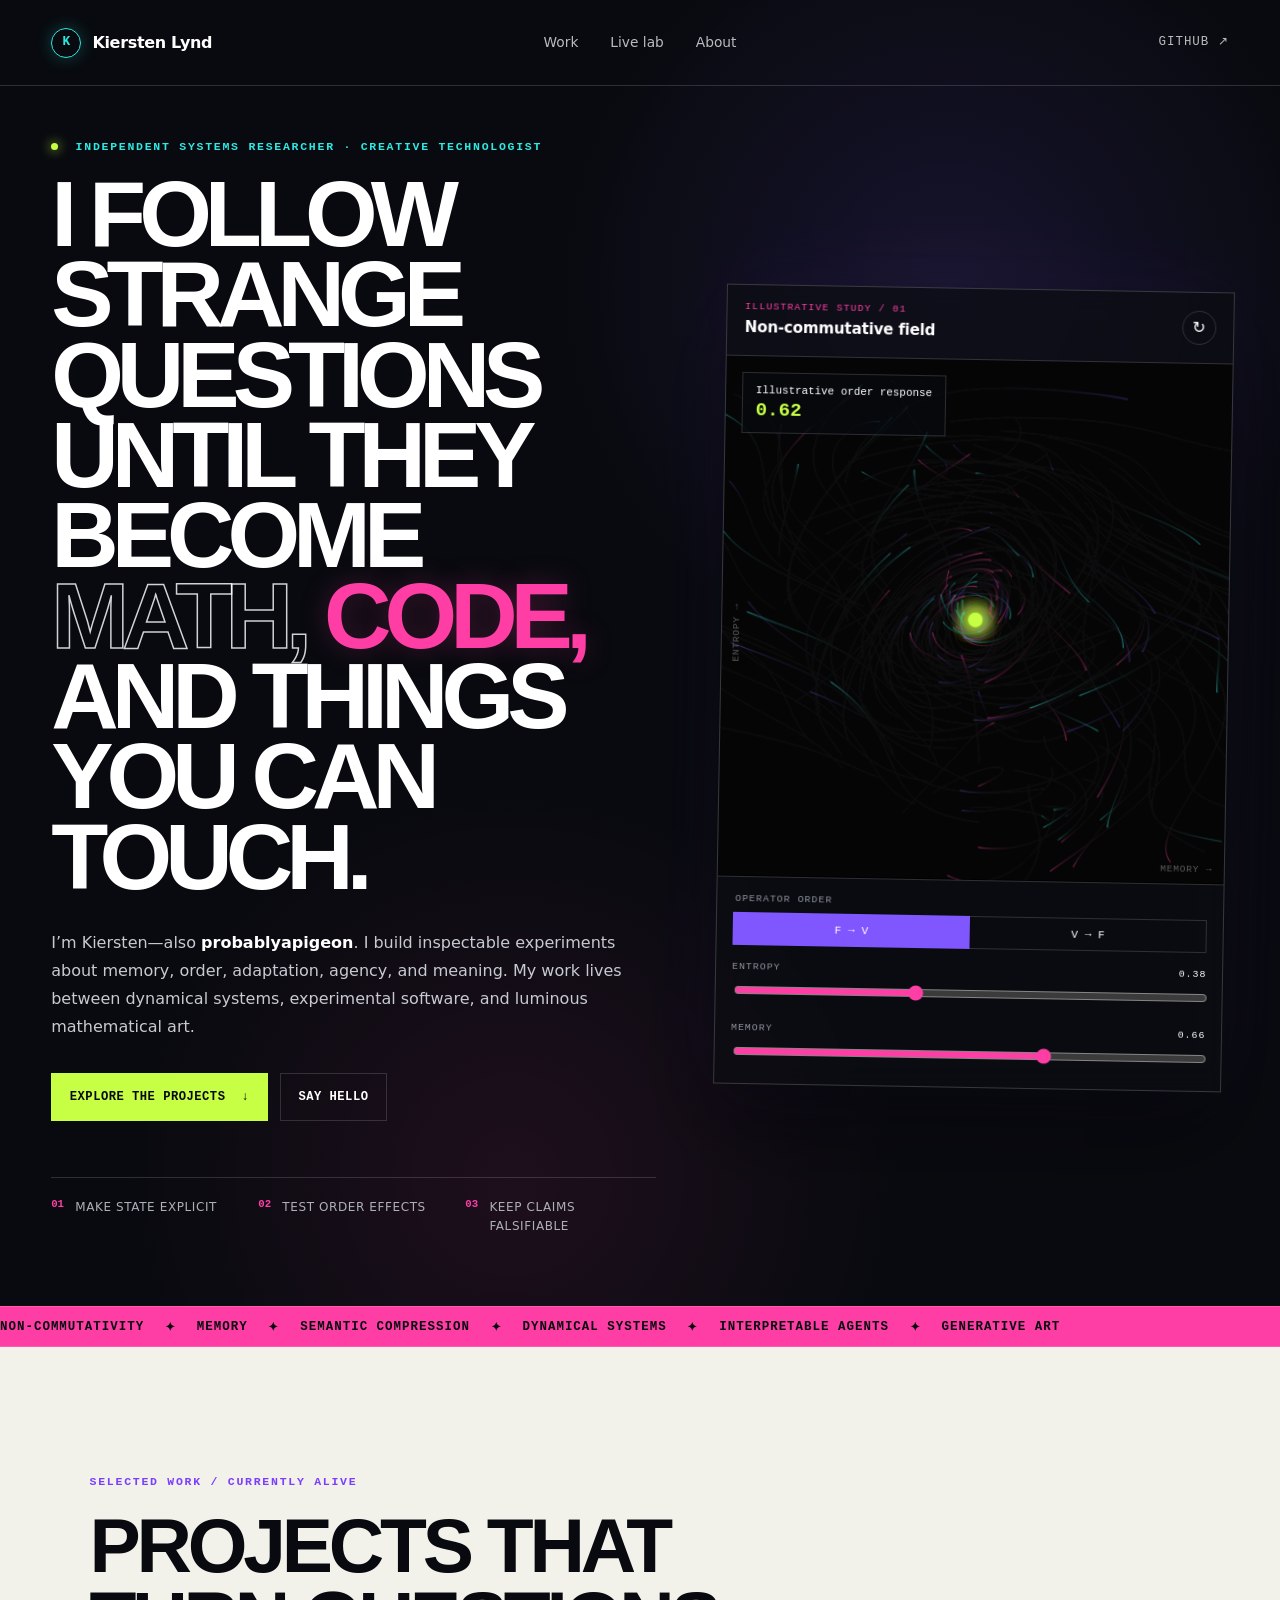
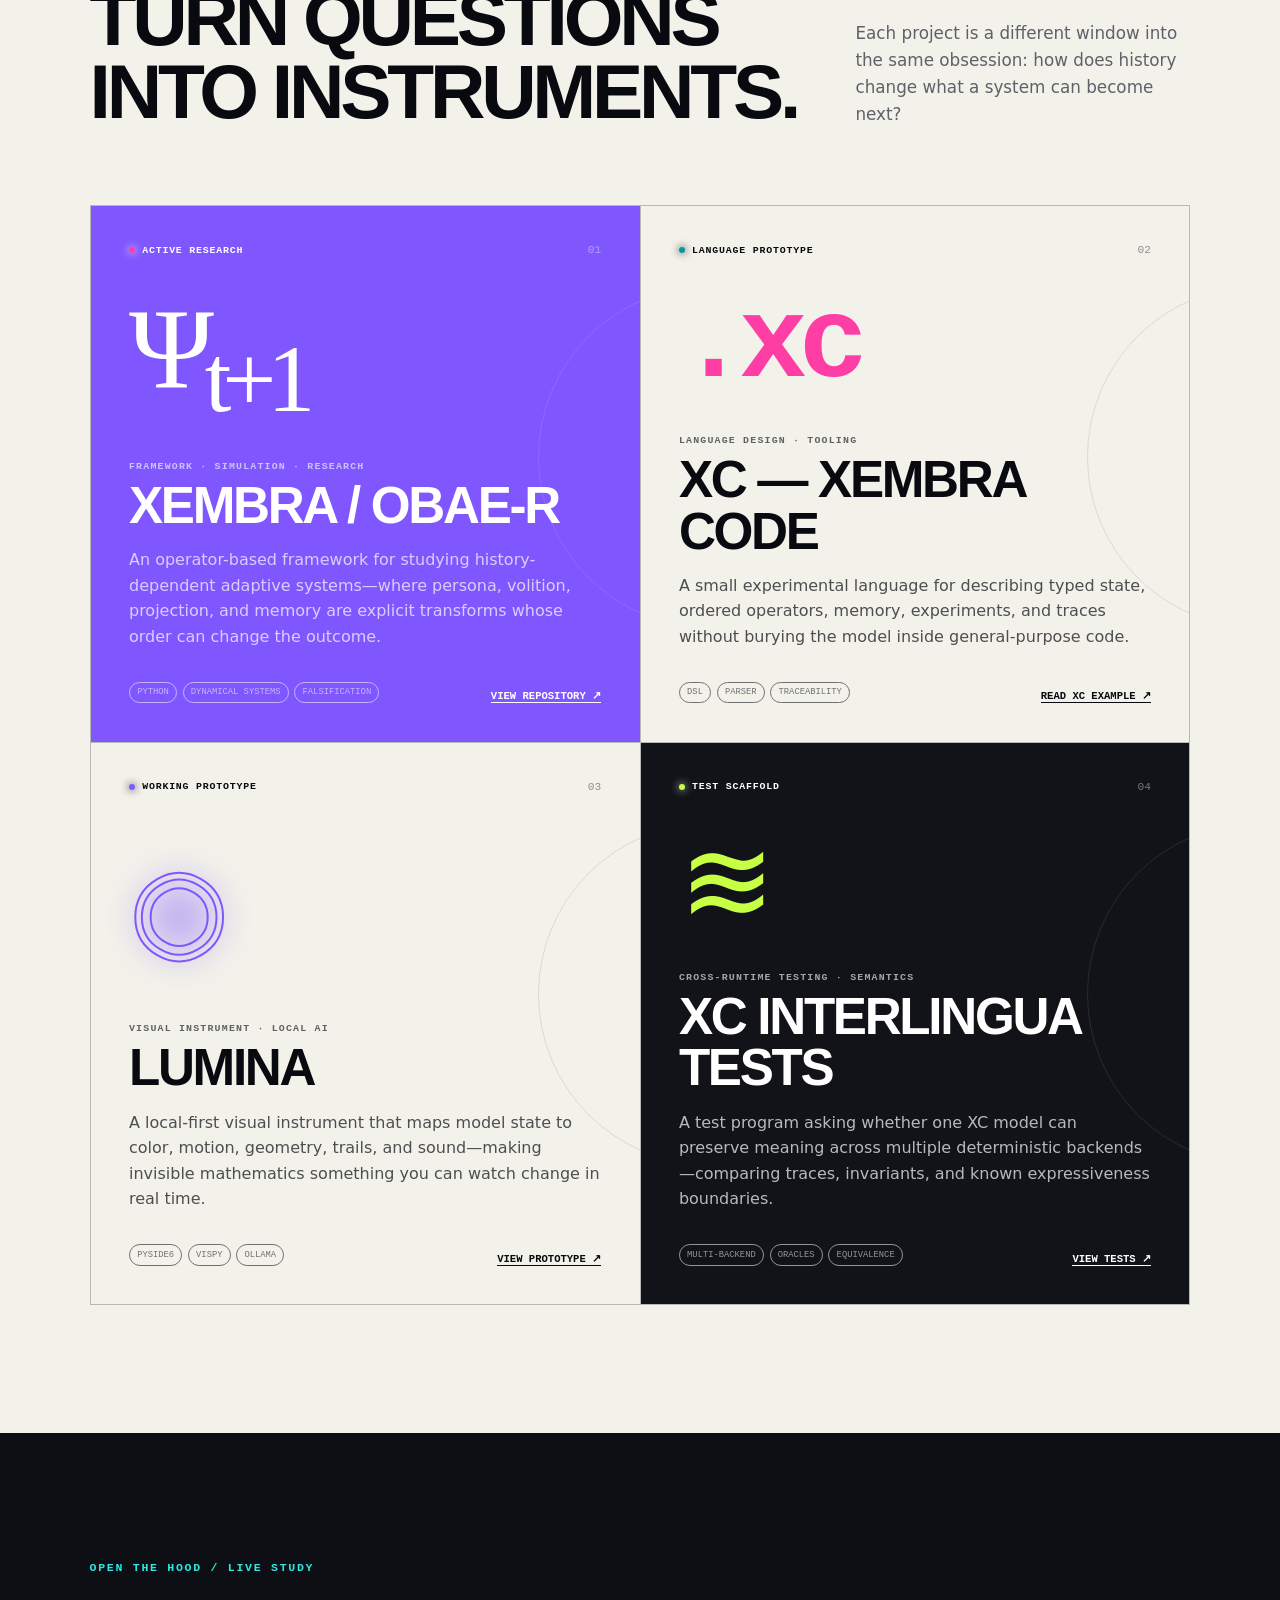
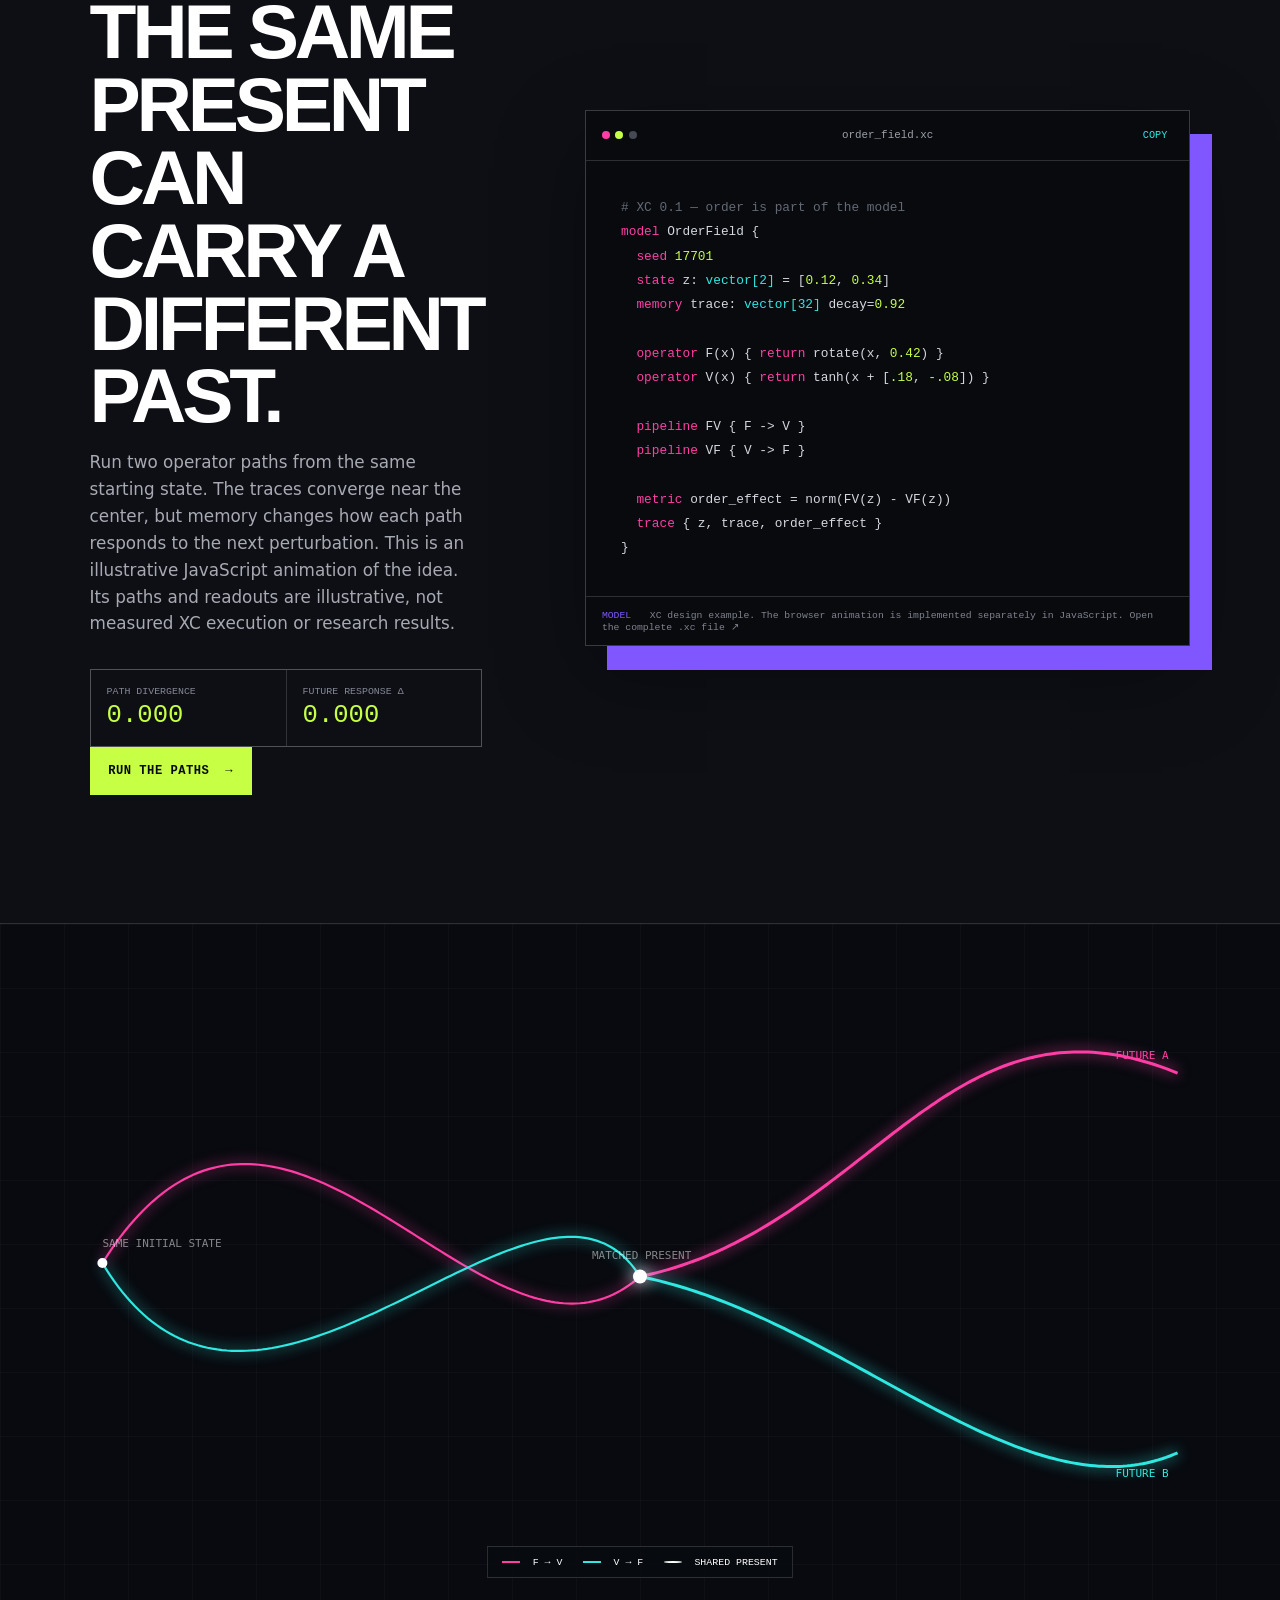
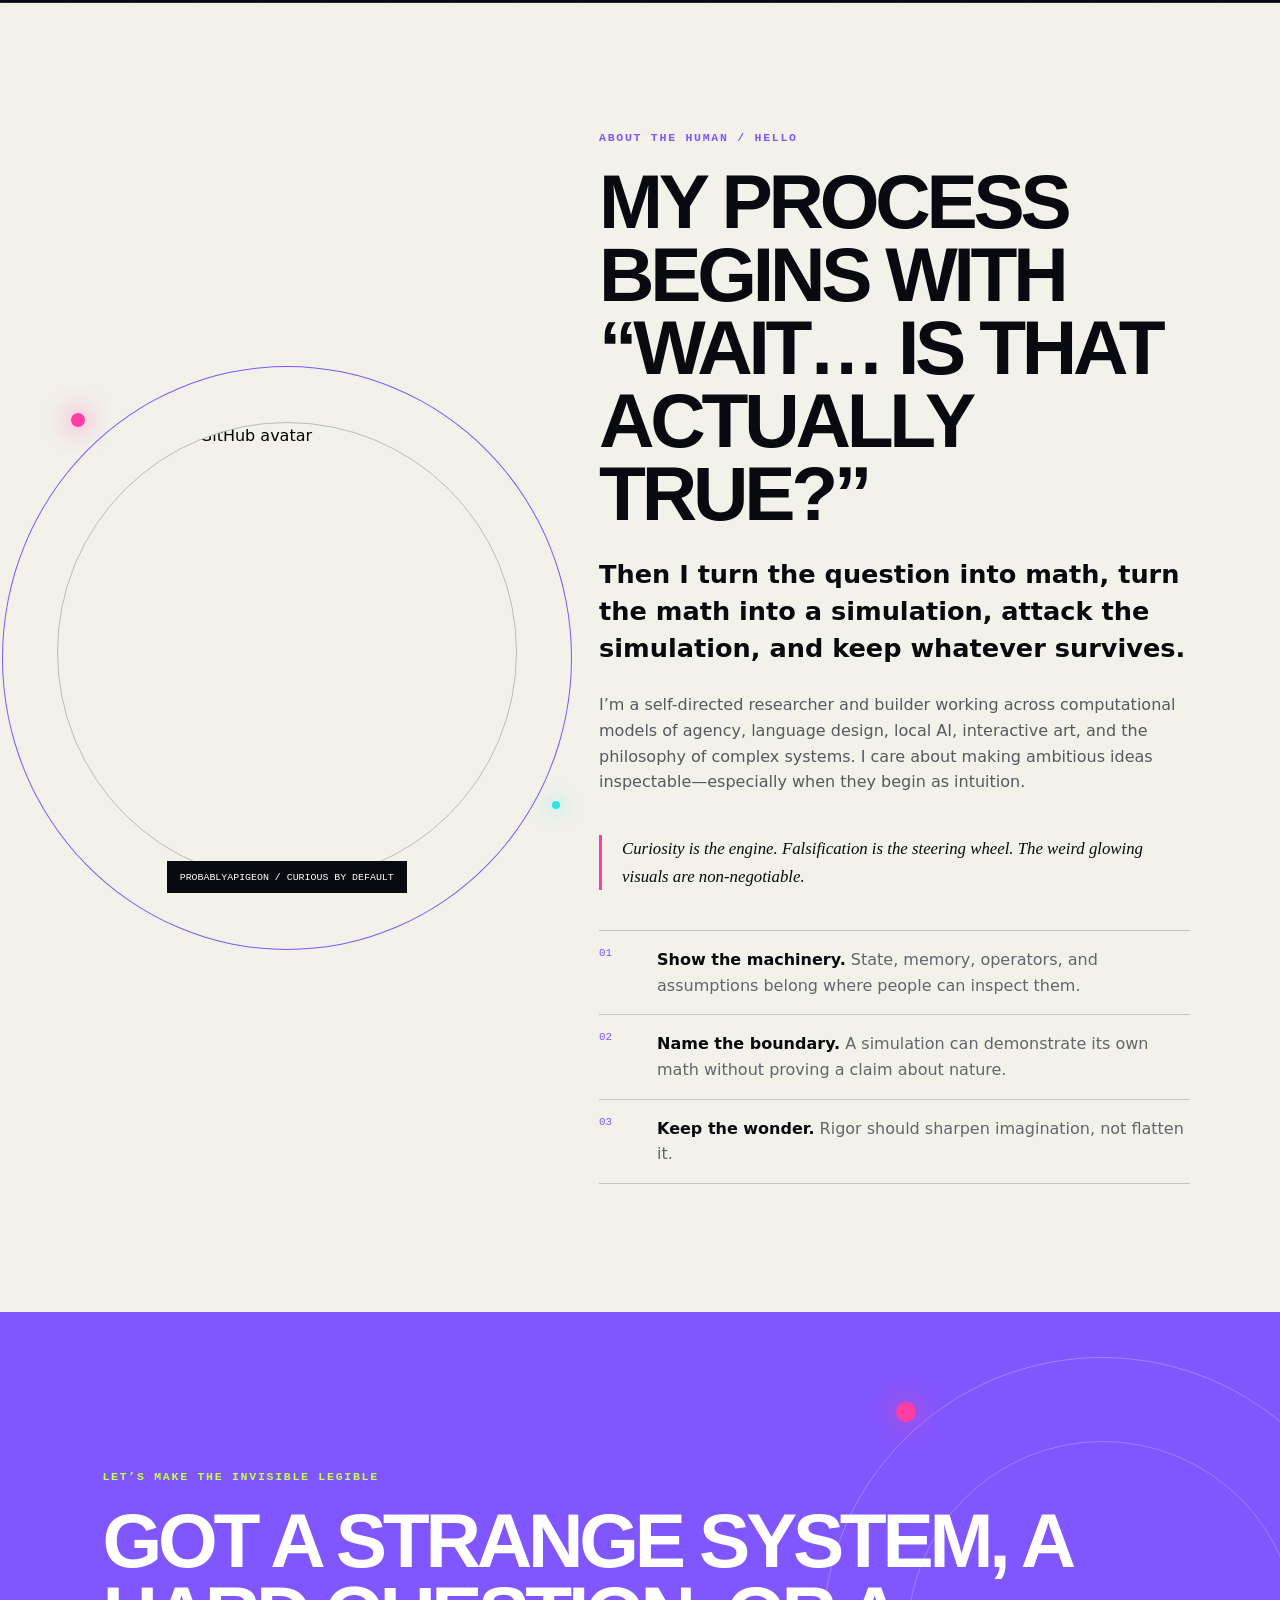
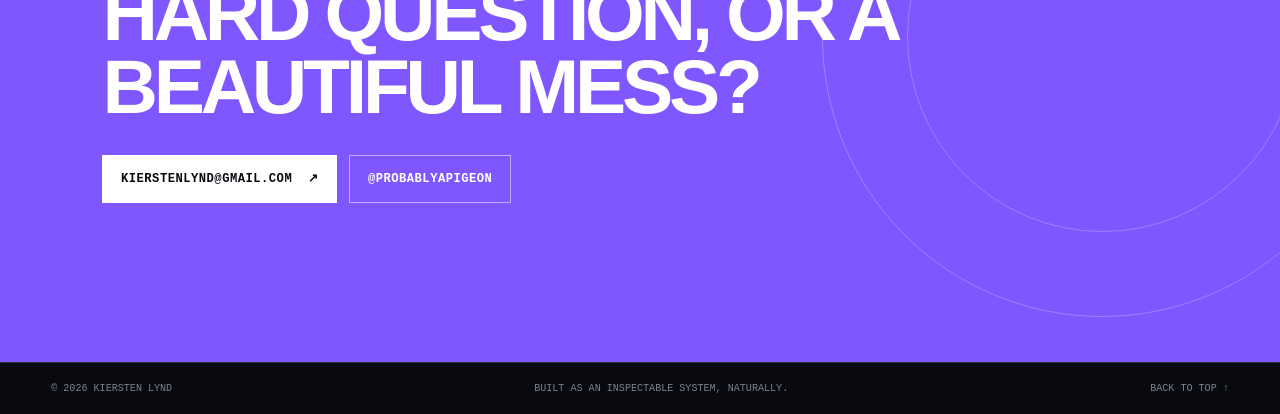
==== index.html @ 94731ff9 "Publish personal portfolio website" ====
<!doctype html>
<html lang="en">
<head>
  <meta charset="utf-8">
  <meta name="viewport" content="width=device-width, initial-scale=1">
  <meta name="description" content="Kiersten Lynd builds inspectable experiments, adaptive agents, and mathematical instruments through XEMBRA and XC.">
  <meta name="theme-color" content="#07090d">
  <title>Kiersten Lynd — XEMBRA, XC & living systems</title>
  <link rel="preconnect" href="https://avatars.githubusercontent.com">
  <link rel="stylesheet" href="portfolio.css">
</head>
<body>
  <a class="skip-link" href="#main">Skip to content</a>
  <header class="site-header">
    <a class="wordmark" href="#top" aria-label="Kiersten Lynd, home">
      <span class="wordmark-mark" aria-hidden="true">K</span>
      <span>Kiersten Lynd</span>
    </a>
    <nav aria-label="Primary navigation">
      <a href="#work">Work</a>
      <a href="#lab">Live lab</a>
      <a href="#about">About</a>
    </nav>
    <a class="header-github" href="https://github.com/probablyapigeon" target="_blank" rel="noreferrer">GitHub <span aria-hidden="true">↗</span></a>
  </header>

  <main id="main">
    <section class="hero" id="top" aria-labelledby="hero-title">
      <div class="hero-copy">
        <p class="eyebrow"><span class="signal" aria-hidden="true"></span> Independent systems researcher · creative technologist</p>
        <h1 id="hero-title">I follow strange questions until they become <em>math,</em> <em>code,</em> and things you can touch.</h1>
        <p class="hero-intro">I’m Kiersten—also <strong>probablyapigeon</strong>. I build inspectable experiments about memory, order, adaptation, agency, and meaning. My work lives between dynamical systems, experimental software, and luminous mathematical art.</p>
        <div class="hero-actions">
          <a class="button button-primary" href="#work">Explore the projects <span aria-hidden="true">↓</span></a>
          <a class="button button-quiet" href="mailto:kierstenlynd@gmail.com">Say hello</a>
        </div>
        <dl class="mini-stats" aria-label="Research principles">
          <div><dt>01</dt><dd>Make state explicit</dd></div>
          <div><dt>02</dt><dd>Test order effects</dd></div>
          <div><dt>03</dt><dd>Keep claims falsifiable</dd></div>
        </dl>
      </div>

      <div class="hero-instrument" aria-label="Interactive operator field">
        <div class="instrument-bar">
          <div>
            <span class="micro-label">ILLUSTRATIVE STUDY / 01</span>
            <strong>Non-commutative field</strong>
          </div>
          <button class="icon-button" id="field-reset" type="button" aria-label="Reset field">↻</button>
        </div>
        <div class="canvas-wrap">
          <canvas id="operator-field" aria-label="Animated particles showing how operator order changes a state trajectory"></canvas>
          <div class="equation" aria-hidden="true">
            <span>Illustrative order response</span>
            <b id="commutator-value">0.62</b>
          </div>
          <div class="axis-label x-label" aria-hidden="true">memory →</div>
          <div class="axis-label y-label" aria-hidden="true">entropy →</div>
        </div>
        <div class="instrument-controls">
          <fieldset>
            <legend>Operator order</legend>
            <div class="segmented">
              <button type="button" class="order-button is-active" data-order="FV" aria-pressed="true">F → V</button>
              <button type="button" class="order-button" data-order="VF" aria-pressed="false">V → F</button>
            </div>
          </fieldset>
          <label class="range-control" for="entropy">
            <span>Entropy <output id="entropy-output" for="entropy">0.38</output></span>
            <input id="entropy" type="range" min="0" max="1" value="0.38" step="0.01">
          </label>
          <label class="range-control" for="memory">
            <span>Memory <output id="memory-output" for="memory">0.66</output></span>
            <input id="memory" type="range" min="0" max="1" value="0.66" step="0.01">
          </label>
        </div>
      </div>
    </section>

    <section class="ticker" aria-label="Areas of inquiry">
      <div class="ticker-track">
        <span>NON-COMMUTATIVITY</span><i>✦</i><span>MEMORY</span><i>✦</i><span>SEMANTIC COMPRESSION</span><i>✦</i><span>DYNAMICAL SYSTEMS</span><i>✦</i><span>INTERPRETABLE AGENTS</span><i>✦</i><span>GENERATIVE ART</span>
      </div>
    </section>

    <section class="section projects" id="work" aria-labelledby="work-title">
      <div class="section-heading">
        <div><p class="eyebrow">SELECTED WORK / CURRENTLY ALIVE</p><h2 id="work-title">Projects that turn questions into instruments.</h2></div>
        <p>Each project is a different window into the same obsession: how does history change what a system can become next?</p>
      </div>

      <div class="project-grid">
        <article class="project-card project-featured">
          <div class="card-top"><span class="status"><i></i> Active research</span><span class="card-index">01</span></div>
          <div class="project-symbol" aria-hidden="true">Ψ<sub>t+1</sub></div>
          <div>
            <p class="project-type">Framework · Simulation · Research</p>
            <h3>XEMBRA / OBAE-R</h3>
            <p>An operator-based framework for studying history-dependent adaptive systems—where persona, volition, projection, and memory are explicit transforms whose order can change the outcome.</p>
          </div>
          <div class="card-footer">
            <div class="tags"><span>Python</span><span>Dynamical systems</span><span>Falsification</span></div>
            <a href="https://github.com/probablyapigeon/fullxembra" target="_blank" rel="noreferrer" aria-label="View XEMBRA on GitHub">View repository <span aria-hidden="true">↗</span></a>
          </div>
        </article>

        <article class="project-card">
          <div class="card-top"><span class="status status-cyan"><i></i> Language prototype</span><span class="card-index">02</span></div>
          <div class="project-symbol symbol-xc" aria-hidden="true">.xc</div>
          <div>
            <p class="project-type">Language design · Tooling</p>
            <h3>XC — XEMBRA Code</h3>
            <p>A small experimental language for describing typed state, ordered operators, memory, experiments, and traces without burying the model inside general-purpose code.</p>
          </div>
          <div class="card-footer">
            <div class="tags"><span>DSL</span><span>Parser</span><span>Traceability</span></div>
            <a href="examples/order_field.xc" aria-label="Read an XC example">Read XC example <span aria-hidden="true">↗</span></a>
          </div>
        </article>

        <article class="project-card">
          <div class="card-top"><span class="status status-violet"><i></i> Working prototype</span><span class="card-index">03</span></div>
          <div class="project-symbol symbol-lumina" aria-hidden="true">◉</div>
          <div>
            <p class="project-type">Visual instrument · Local AI</p>
            <h3>LUMINA</h3>
            <p>A local-first visual instrument that maps model state to color, motion, geometry, trails, and sound—making invisible mathematics something you can watch change in real time.</p>
          </div>
          <div class="card-footer">
            <div class="tags"><span>PySide6</span><span>VisPy</span><span>Ollama</span></div>
            <a href="https://github.com/probablyapigeon/fluffy-xembra" target="_blank" rel="noreferrer" aria-label="View the XEMBRA visual prototype on GitHub">View prototype <span aria-hidden="true">↗</span></a>
          </div>
        </article>

        <article class="project-card project-dark">
          <div class="card-top"><span class="status status-lime"><i></i> Test scaffold</span><span class="card-index">04</span></div>
          <div class="project-symbol symbol-test" aria-hidden="true">≋</div>
          <div>
            <p class="project-type">Cross-runtime testing · Semantics</p>
            <h3>XC Interlingua Tests</h3>
            <p>A test program asking whether one XC model can preserve meaning across multiple deterministic backends—comparing traces, invariants, and known expressiveness boundaries.</p>
          </div>
          <div class="card-footer">
            <div class="tags"><span>Multi-backend</span><span>Oracles</span><span>Equivalence</span></div>
            <a href="https://github.com/probablyapigeon/xc-interlingua-tests" target="_blank" rel="noreferrer" aria-label="View XC Interlingua Tests on GitHub">View tests <span aria-hidden="true">↗</span></a>
          </div>
        </article>
      </div>
    </section>

    <section class="section lab" id="lab" aria-labelledby="lab-title">
      <div class="lab-copy">
        <p class="eyebrow">OPEN THE HOOD / LIVE STUDY</p>
        <h2 id="lab-title">The same present can carry a different past.</h2>
        <p>Run two operator paths from the same starting state. The traces converge near the center, but memory changes how each path responds to the next perturbation. This is an illustrative JavaScript animation of the idea. Its paths and readouts are illustrative, not measured XC execution or research results.</p>
        <div class="lab-readout" aria-live="polite">
          <div><span>Path divergence</span><strong id="divergence-readout">0.000</strong></div>
          <div><span>Future response Δ</span><strong id="response-readout">0.000</strong></div>
        </div>
        <button class="button button-primary" id="run-experiment" type="button">Run the paths <span aria-hidden="true">→</span></button>
      </div>

      <div class="code-window">
        <div class="code-titlebar"><span class="window-dots" aria-hidden="true"><i></i><i></i><i></i></span><span>order_field.xc</span><button id="copy-code" type="button">Copy</button></div>
        <pre><code id="xc-code"><span class="token-comment"># XC 0.1 — order is part of the model</span>
<span class="token-key">model</span> OrderField {
  <span class="token-key">seed</span> <span class="token-number">17701</span>
  <span class="token-key">state</span> z: <span class="token-type">vector[2]</span> = [<span class="token-number">0.12</span>, <span class="token-number">0.34</span>]
  <span class="token-key">memory</span> trace: <span class="token-type">vector[32]</span> decay=<span class="token-number">0.92</span>

  <span class="token-key">operator</span> F(x) { <span class="token-key">return</span> rotate(x, <span class="token-number">0.42</span>) }
  <span class="token-key">operator</span> V(x) { <span class="token-key">return</span> tanh(x + [<span class="token-number">.18</span>, <span class="token-number">-.08</span>]) }

  <span class="token-key">pipeline</span> FV { F -&gt; V }
  <span class="token-key">pipeline</span> VF { V -&gt; F }

  <span class="token-key">metric</span> order_effect = norm(FV(z) - VF(z))
  <span class="token-key">trace</span> { z, trace, order_effect }
}</code></pre>
        <div class="code-note"><span>MODEL</span> XC design example. The browser animation is implemented separately in JavaScript. <a href="examples/order_field.xc">Open the complete .xc file ↗</a></div>
      </div>
    </section>

    <section class="path-stage" aria-label="Animated comparison of FV and VF paths">
      <canvas id="path-canvas"></canvas>
      <div class="path-legend"><span><i class="line-pink"></i> F → V</span><span><i class="line-cyan"></i> V → F</span><span><i class="dot-white"></i> shared present</span></div>
    </section>

    <section class="section about" id="about" aria-labelledby="about-title">
      <div class="portrait-wrap">
        <div class="portrait-halo" aria-hidden="true"></div>
        <img src="https://avatars.githubusercontent.com/u/292943613?v=4" alt="Kiersten Lynd's GitHub avatar" width="460" height="460">
        <span class="portrait-caption">probablyapigeon / curious by default</span>
      </div>
      <div class="about-copy">
        <p class="eyebrow">ABOUT THE HUMAN / HELLO</p>
        <h2 id="about-title">My process begins with “wait… is that actually true?”</h2>
        <p class="about-lead">Then I turn the question into math, turn the math into a simulation, attack the simulation, and keep whatever survives.</p>
        <p>I’m a self-directed researcher and builder working across computational models of agency, language design, local AI, interactive art, and the philosophy of complex systems. I care about making ambitious ideas inspectable—especially when they begin as intuition.</p>
        <blockquote>Curiosity is the engine. Falsification is the steering wheel. The weird glowing visuals are non-negotiable.</blockquote>
        <div class="principles">
          <div><span>01</span><p><strong>Show the machinery.</strong> State, memory, operators, and assumptions belong where people can inspect them.</p></div>
          <div><span>02</span><p><strong>Name the boundary.</strong> A simulation can demonstrate its own math without proving a claim about nature.</p></div>
          <div><span>03</span><p><strong>Keep the wonder.</strong> Rigor should sharpen imagination, not flatten it.</p></div>
        </div>
      </div>
    </section>

    <section class="closing" aria-labelledby="closing-title">
      <p class="eyebrow">LET’S MAKE THE INVISIBLE LEGIBLE</p>
      <h2 id="closing-title">Got a strange system, a hard question, or a beautiful mess?</h2>
      <div class="closing-actions">
        <a class="button button-light" href="mailto:kierstenlynd@gmail.com">kierstenlynd@gmail.com <span aria-hidden="true">↗</span></a>
        <a class="button button-outline-light" href="https://github.com/probablyapigeon" target="_blank" rel="noreferrer">@probablyapigeon</a>
      </div>
      <div class="closing-orbit" aria-hidden="true"><span></span><span></span><span></span></div>
    </section>
  </main>

  <footer>
    <p>© <span id="year"></span> Kiersten Lynd</p>
    <p>Built as an inspectable system, naturally.</p>
    <a href="#top">Back to top ↑</a>
  </footer>
  <script src="portfolio.js"></script>
</body>
</html>
---- portfolio.css ----
:root {
  --ink: #080a0f;
  --paper: #f2f1ea;
  --muted: #a5a8b2;
  --pink: #ff3ea5;
  --cyan: #2ee8e1;
  --violet: #8057ff;
  --lime: #c6ff43;
  --line: rgba(255,255,255,.15);
  --display: "Arial Narrow", "Aptos Display", "Helvetica Neue", sans-serif;
  --mono: "SFMono-Regular", Consolas, "Liberation Mono", monospace;
}

* { box-sizing: border-box; }
html { scroll-behavior: smooth; }
body { margin: 0; background: var(--ink); color: #fff; font: 16px/1.6 Inter, ui-sans-serif, system-ui, -apple-system, BlinkMacSystemFont, "Segoe UI", sans-serif; overflow-x: hidden; }
a { color: inherit; text-decoration: none; }
button, input { font: inherit; }
button { color: inherit; }
img { display: block; max-width: 100%; }
.skip-link { position: fixed; z-index: 100; left: 1rem; top: 1rem; padding: .7rem 1rem; background: var(--lime); color: var(--ink); transform: translateY(-150%); }
.skip-link:focus { transform: none; }
:focus-visible { outline: 2px solid var(--lime); outline-offset: 3px; }

.site-header { position: absolute; z-index: 20; inset: 0 0 auto; height: 86px; padding: 0 clamp(1.25rem, 4vw, 4.5rem); display: grid; grid-template-columns: 1fr auto 1fr; align-items: center; border-bottom: 1px solid var(--line); }
.wordmark { display: inline-flex; align-items: center; gap: .7rem; width: max-content; font-weight: 700; letter-spacing: -.02em; }
.wordmark-mark { width: 30px; height: 30px; display: grid; place-items: center; border: 1px solid var(--cyan); border-radius: 50%; color: var(--cyan); font-family: var(--mono); font-size: .8rem; box-shadow: 0 0 18px rgba(46,232,225,.25); }
nav { display: flex; align-items: center; gap: 2rem; font-size: .86rem; }
nav a, .header-github { opacity: .72; transition: opacity .2s, color .2s; }
nav a:hover, .header-github:hover { opacity: 1; color: var(--cyan); }
.header-github { justify-self: end; font-family: var(--mono); font-size: .78rem; text-transform: uppercase; letter-spacing: .08em; }

.hero { min-height: 100vh; padding: 140px clamp(1.25rem, 4vw, 4.5rem) 70px; display: grid; grid-template-columns: minmax(0, 1fr) minmax(420px, .84fr); gap: clamp(2rem, 5vw, 6rem); align-items: center; background: radial-gradient(circle at 74% 22%, rgba(128,87,255,.13), transparent 28%), radial-gradient(circle at 40% 90%, rgba(255,62,165,.09), transparent 28%); }
.hero-copy { max-width: 830px; }
.eyebrow { margin: 0 0 1.25rem; font: 700 .72rem/1.2 var(--mono); letter-spacing: .15em; text-transform: uppercase; color: var(--cyan); }
.signal { display: inline-block; width: 7px; height: 7px; margin-right: .55rem; background: var(--lime); border-radius: 50%; box-shadow: 0 0 12px var(--lime); animation: pulse 2s infinite; }
@keyframes pulse { 50% { opacity: .35; box-shadow: 0 0 3px var(--lime); } }
h1, h2, h3 { font-family: var(--display); margin: 0; }
h1 { max-width: 920px; font-size: clamp(3.3rem, 7.3vw, 8.2rem); line-height: .86; letter-spacing: -.075em; font-weight: 800; text-transform: uppercase; }
h1 em { font-style: normal; color: transparent; -webkit-text-stroke: 1.5px rgba(255,255,255,.82); }
h1 em:nth-of-type(2) { color: var(--pink); -webkit-text-stroke: 0; text-shadow: 0 0 28px rgba(255,62,165,.25); }
.hero-intro { max-width: 700px; margin: 2rem 0 0; color: #c8cad1; font-size: clamp(1rem, 1.25vw, 1.2rem); line-height: 1.75; }
.hero-intro strong { color: #fff; }
.hero-actions, .closing-actions { display: flex; flex-wrap: wrap; gap: .75rem; margin-top: 2rem; }
.button { min-height: 48px; padding: .75rem 1.1rem; display: inline-flex; align-items: center; justify-content: center; gap: 1rem; border: 1px solid transparent; cursor: pointer; font: 700 .76rem/1 var(--mono); letter-spacing: .04em; text-transform: uppercase; transition: transform .2s, background .2s, color .2s, border-color .2s; }
.button:hover { transform: translateY(-2px); }
.button-primary { background: var(--lime); color: var(--ink); }
.button-primary:hover { background: #fff; }
.button-quiet { border-color: var(--line); background: transparent; }
.button-quiet:hover { border-color: var(--cyan); color: var(--cyan); }
.mini-stats { display: grid; grid-template-columns: repeat(3, 1fr); gap: 1rem; max-width: 720px; margin: 3.5rem 0 0; padding: 1.25rem 0 0; border-top: 1px solid var(--line); }
.mini-stats div { display: grid; grid-template-columns: auto 1fr; gap: .7rem; }
.mini-stats dt { color: var(--pink); font: 700 .67rem var(--mono); }
.mini-stats dd { margin: 0; color: #aeb0b8; font-size: .75rem; text-transform: uppercase; letter-spacing: .05em; }

.hero-instrument { overflow: hidden; border: 1px solid rgba(255,255,255,.18); background: rgba(10,12,18,.7); box-shadow: 0 40px 90px rgba(0,0,0,.55), 0 0 80px rgba(128,87,255,.09); backdrop-filter: blur(15px); transform: rotate(1deg); }
.instrument-bar { min-height: 68px; padding: 1rem 1.1rem; display: flex; justify-content: space-between; align-items: center; border-bottom: 1px solid var(--line); }
.instrument-bar > div { display: grid; gap: .2rem; }
.instrument-bar strong { font-size: .94rem; letter-spacing: -.01em; }
.micro-label { font: .61rem var(--mono); letter-spacing: .12em; color: var(--pink); }
.icon-button { width: 34px; height: 34px; border: 1px solid var(--line); background: transparent; cursor: pointer; border-radius: 50%; transition: border-color .2s, transform .4s; }
.icon-button:hover { border-color: var(--cyan); transform: rotate(160deg); }
.canvas-wrap { position: relative; height: clamp(340px, 48vw, 520px); min-height: 340px; background: linear-gradient(rgba(255,255,255,.025) 1px, transparent 1px), linear-gradient(90deg, rgba(255,255,255,.025) 1px, transparent 1px), #080a0f; background-size: 40px 40px; }
#operator-field, #path-canvas { width: 100%; height: 100%; display: block; }
.equation { position: absolute; left: 1rem; top: 1rem; display: grid; gap: .15rem; padding: .7rem .8rem; background: rgba(8,10,15,.74); border: 1px solid var(--line); font: .68rem var(--mono); }
.equation b { color: var(--lime); font-size: 1.2rem; }
.axis-label { position: absolute; color: rgba(255,255,255,.34); font: .6rem var(--mono); text-transform: uppercase; letter-spacing: .08em; }
.x-label { right: 12px; bottom: 9px; }
.y-label { left: -15px; top: 52%; transform: rotate(-90deg); }
.instrument-controls { display: grid; gap: 1rem; padding: 1rem; border-top: 1px solid var(--line); }
fieldset { border: 0; padding: 0; margin: 0; }
legend, .range-control > span { width: 100%; display: flex; justify-content: space-between; margin-bottom: .5rem; color: #8d909b; font: .62rem var(--mono); letter-spacing: .1em; text-transform: uppercase; }
.segmented { display: grid; grid-template-columns: 1fr 1fr; }
.order-button { padding: .6rem; border: 1px solid var(--line); background: transparent; cursor: pointer; font: .7rem var(--mono); }
.order-button + .order-button { border-left: 0; }
.order-button.is-active { background: var(--violet); border-color: var(--violet); }
.range-control output { color: #fff; }
input[type="range"] { width: 100%; accent-color: var(--pink); cursor: pointer; }

.ticker { overflow: hidden; border-block: 1px solid var(--line); background: var(--pink); color: var(--ink); }
.ticker-track { width: max-content; padding: .72rem 0; display: flex; align-items: center; gap: 1.3rem; font: 900 .78rem var(--mono); letter-spacing: .08em; animation: ticker 26s linear infinite alternate; }
.ticker-track i { font-style: normal; }
@keyframes ticker { to { transform: translateX(calc(-100% + 100vw)); } }

.section { padding: clamp(5rem, 10vw, 10rem) clamp(1.25rem, 7vw, 8rem); }
.projects { background: var(--paper); color: var(--ink); }
.section-heading { display: grid; grid-template-columns: 1.5fr .7fr; gap: 3rem; align-items: end; margin-bottom: clamp(2.5rem, 6vw, 6rem); }
.section-heading h2, .lab h2, .about h2, .closing h2 { font-size: clamp(2.8rem, 6vw, 6.9rem); line-height: .95; letter-spacing: -.055em; text-transform: uppercase; }
.section-heading > p { margin: 0; max-width: 460px; color: #5e6168; font-size: 1.05rem; }
.projects .eyebrow { color: #7b3eff; }
.project-grid { display: grid; grid-template-columns: repeat(2, 1fr); border-top: 1px solid #b8b8b4; border-left: 1px solid #b8b8b4; }
.project-card { min-height: 520px; padding: clamp(1.4rem, 3vw, 3rem); display: grid; grid-template-rows: auto 1fr auto auto; gap: 2rem; border-right: 1px solid #b8b8b4; border-bottom: 1px solid #b8b8b4; position: relative; overflow: hidden; }
.project-card::before { content: ""; position: absolute; width: 340px; height: 340px; right: -240px; top: 80px; border: 1px solid currentColor; border-radius: 50%; opacity: .1; transition: transform .6s; }
.project-card:hover::before { transform: scale(1.35); }
.project-featured { background: var(--violet); color: #fff; }
.project-dark { background: #111318; color: #fff; }
.card-top { display: flex; justify-content: space-between; align-items: center; }
.status { display: inline-flex; align-items: center; gap: .45rem; font: 700 .62rem var(--mono); letter-spacing: .08em; text-transform: uppercase; }
.status i { width: 6px; height: 6px; background: var(--pink); border-radius: 50%; box-shadow: 0 0 8px currentColor; }
.status-cyan i { background: #009c98; }
.status-violet i { background: var(--violet); }
.status-lime i { background: var(--lime); }
.card-index { opacity: .42; font: .7rem var(--mono); }
.project-symbol { align-self: center; font: 400 clamp(4rem, 9vw, 9rem)/1 Georgia, serif; letter-spacing: -.08em; }
.symbol-xc { color: var(--pink); font-family: var(--mono); font-weight: 900; }
.symbol-lumina { color: transparent; -webkit-text-stroke: 2px var(--violet); text-shadow: 0 0 28px rgba(128,87,255,.4); }
.symbol-test { color: var(--lime); }
.project-type { margin: 0 0 .5rem; font: 700 .62rem var(--mono); letter-spacing: .12em; text-transform: uppercase; opacity: .62; }
.project-card h3 { font-size: clamp(2rem, 4vw, 4.2rem); line-height: 1; letter-spacing: -.045em; text-transform: uppercase; }
.project-card h3 + p { max-width: 600px; margin: 1rem 0 0; color: inherit; opacity: .7; }
.card-footer { display: flex; justify-content: space-between; gap: 1rem; align-items: end; }
.tags { display: flex; flex-wrap: wrap; gap: .35rem; }
.tags span { padding: .3rem .45rem; border: 1px solid currentColor; border-radius: 999px; font: .55rem var(--mono); text-transform: uppercase; opacity: .55; }
.card-footer a { flex: none; font: 700 .66rem var(--mono); text-transform: uppercase; border-bottom: 1px solid currentColor; }

.lab { display: grid; grid-template-columns: .78fr 1.22fr; gap: clamp(3rem, 8vw, 8rem); align-items: center; background: #0d0f15; }
.lab-copy > p:not(.eyebrow) { max-width: 620px; color: #a8aab3; font-size: 1.05rem; }
.lab-readout { display: grid; grid-template-columns: 1fr 1fr; gap: 1px; margin: 2rem 0 0; background: var(--line); border: 1px solid var(--line); }
.lab-readout div { display: grid; gap: .25rem; padding: 1rem; background: #0d0f15; }
.lab-readout span { color: #858894; font: .62rem var(--mono); text-transform: uppercase; }
.lab-readout strong { font: 1.6rem var(--mono); color: var(--lime); }
.code-window { min-width: 0; border: 1px solid rgba(255,255,255,.2); background: #080a0e; box-shadow: 22px 24px 0 var(--violet), 0 30px 80px rgba(0,0,0,.35); }
.code-titlebar { height: 50px; padding: 0 1rem; display: grid; grid-template-columns: 1fr auto 1fr; align-items: center; border-bottom: 1px solid var(--line); color: #9da0aa; font: .68rem var(--mono); }
.window-dots { display: flex; gap: .35rem; }
.window-dots i { width: 8px; height: 8px; background: #454954; border-radius: 50%; }
.window-dots i:first-child { background: var(--pink); }
.window-dots i:nth-child(2) { background: var(--lime); }
.code-titlebar > span:nth-child(2) { text-align: center; }
.code-titlebar button { justify-self: end; border: 0; background: transparent; color: var(--cyan); cursor: pointer; font: .64rem var(--mono); text-transform: uppercase; }
pre { margin: 0; padding: clamp(1rem, 3vw, 2.2rem); overflow: auto; font: clamp(.7rem, 1vw, .9rem)/1.9 var(--mono); color: #d4d7df; tab-size: 2; }
.token-comment { color: #636976; }
.token-key { color: var(--pink); }
.token-number { color: var(--lime); }
.token-type { color: var(--cyan); }
.code-note { padding: .8rem 1rem; border-top: 1px solid var(--line); color: #80838f; font: .61rem var(--mono); }
.code-note span { margin-right: .8rem; color: var(--violet); }
.path-stage { position: relative; height: min(56vw, 680px); min-height: 380px; background: linear-gradient(rgba(255,255,255,.025) 1px, transparent 1px), linear-gradient(90deg, rgba(255,255,255,.025) 1px, transparent 1px), #080a0f; background-size: 64px 64px; border-block: 1px solid var(--line); }
.path-legend { position: absolute; left: 50%; bottom: 1.5rem; transform: translateX(-50%); display: flex; gap: 1.3rem; padding: .6rem .9rem; background: rgba(8,10,15,.82); border: 1px solid var(--line); font: .62rem var(--mono); text-transform: uppercase; white-space: nowrap; }
.path-legend i { width: 18px; height: 2px; display: inline-block; margin-right: .4rem; vertical-align: middle; }
.line-pink { background: var(--pink); }
.line-cyan { background: var(--cyan); }
.dot-white { background: #fff; border-radius: 50%; }

.about { display: grid; grid-template-columns: minmax(300px, .8fr) 1.2fr; gap: clamp(3rem, 9vw, 9rem); align-items: center; background: var(--paper); color: var(--ink); }
.portrait-wrap { position: relative; max-width: 540px; justify-self: center; }
.portrait-wrap img { position: relative; z-index: 1; border-radius: 50%; filter: grayscale(1) contrast(1.08); border: 1px solid #b7b7b0; }
.portrait-halo { position: absolute; inset: -12%; border: 1px solid var(--violet); border-radius: 50%; }
.portrait-halo::before, .portrait-halo::after { content: ""; position: absolute; border-radius: 50%; }
.portrait-halo::before { width: 14px; height: 14px; left: 12%; top: 8%; background: var(--pink); box-shadow: 0 0 25px var(--pink); }
.portrait-halo::after { width: 8px; height: 8px; right: 2%; bottom: 24%; background: var(--cyan); box-shadow: 0 0 18px var(--cyan); }
.portrait-caption { position: relative; z-index: 2; display: block; width: max-content; max-width: 100%; margin: -1.3rem auto 0; padding: .65rem .8rem; background: var(--ink); color: #fff; font: .62rem var(--mono); text-transform: uppercase; }
.about .eyebrow { color: var(--violet); }
.about-lead { font-size: clamp(1.25rem, 2vw, 1.8rem); line-height: 1.45; font-weight: 600; }
.about-copy > p:not(.eyebrow):not(.about-lead) { max-width: 770px; color: #565960; }
blockquote { margin: 2.5rem 0; padding-left: 1.25rem; border-left: 3px solid var(--pink); font: italic 1.05rem/1.65 Georgia, serif; }
.principles { border-top: 1px solid #c4c4bd; }
.principles > div { display: grid; grid-template-columns: 42px 1fr; gap: 1rem; padding: 1rem 0; border-bottom: 1px solid #c4c4bd; }
.principles span { color: var(--violet); font: .68rem var(--mono); }
.principles p { margin: 0; color: #62656c; }
.principles strong { color: var(--ink); }

.closing { position: relative; overflow: hidden; min-height: 650px; padding: clamp(5rem, 10vw, 10rem) clamp(1.25rem, 8vw, 10rem); display: flex; flex-direction: column; justify-content: center; background: var(--violet); }
.closing .eyebrow { color: var(--lime); }
.closing h2 { position: relative; z-index: 1; max-width: 1200px; }
.button-light { background: #fff; color: var(--ink); }
.button-outline-light { border-color: rgba(255,255,255,.5); }
.closing-orbit { position: absolute; width: min(46vw, 560px); aspect-ratio: 1; right: -8vw; top: 50%; transform: translateY(-50%); border: 1px solid rgba(255,255,255,.25); border-radius: 50%; }
.closing-orbit span { position: absolute; border-radius: 50%; }
.closing-orbit span:first-child { inset: 15%; border: 1px solid rgba(255,255,255,.24); }
.closing-orbit span:nth-child(2) { width: 20px; height: 20px; background: var(--pink); left: 13%; top: 8%; box-shadow: 0 0 30px var(--pink); }
.closing-orbit span:last-child { width: 11px; height: 11px; background: var(--lime); right: 4%; bottom: 35%; box-shadow: 0 0 22px var(--lime); }
footer { padding: 1.25rem clamp(1.25rem, 4vw, 4.5rem); display: flex; justify-content: space-between; gap: 1rem; color: #7e818c; border-top: 1px solid var(--line); font: .63rem var(--mono); text-transform: uppercase; }
footer p { margin: 0; }
footer a:hover { color: var(--cyan); }

@media (max-width: 1000px) {
  .hero { grid-template-columns: 1fr; padding-top: 130px; }
  .hero-instrument { max-width: 760px; width: 100%; justify-self: center; transform: none; }
  .lab { grid-template-columns: 1fr; }
  .code-window { box-shadow: 12px 14px 0 var(--violet); }
}

@media (max-width: 760px) {
  .site-header { height: 70px; grid-template-columns: 1fr auto; }
  nav { display: none; }
  .wordmark-mark { width: 26px; height: 26px; }
  h1 { font-size: clamp(3.15rem, 17vw, 5.4rem); }
  .hero { padding-top: 110px; }
  .mini-stats { grid-template-columns: 1fr; }
  .canvas-wrap { height: 370px; }
  .section-heading { grid-template-columns: 1fr; gap: 1.2rem; }
  .project-grid { grid-template-columns: 1fr; }
  .project-card { min-height: 470px; }
  .card-footer { align-items: start; flex-direction: column; }
  .lab-readout { grid-template-columns: 1fr; }
  .path-stage { height: 480px; }
  .path-legend { gap: .65rem; font-size: .52rem; }
  .about { grid-template-columns: 1fr; }
  .portrait-wrap { max-width: 340px; }
  footer { flex-direction: column; }
}

@media (prefers-reduced-motion: reduce) {
  html { scroll-behavior: auto; }
  *, *::before, *::after { animation-duration: .01ms !important; animation-iteration-count: 1 !important; transition-duration: .01ms !important; }
}
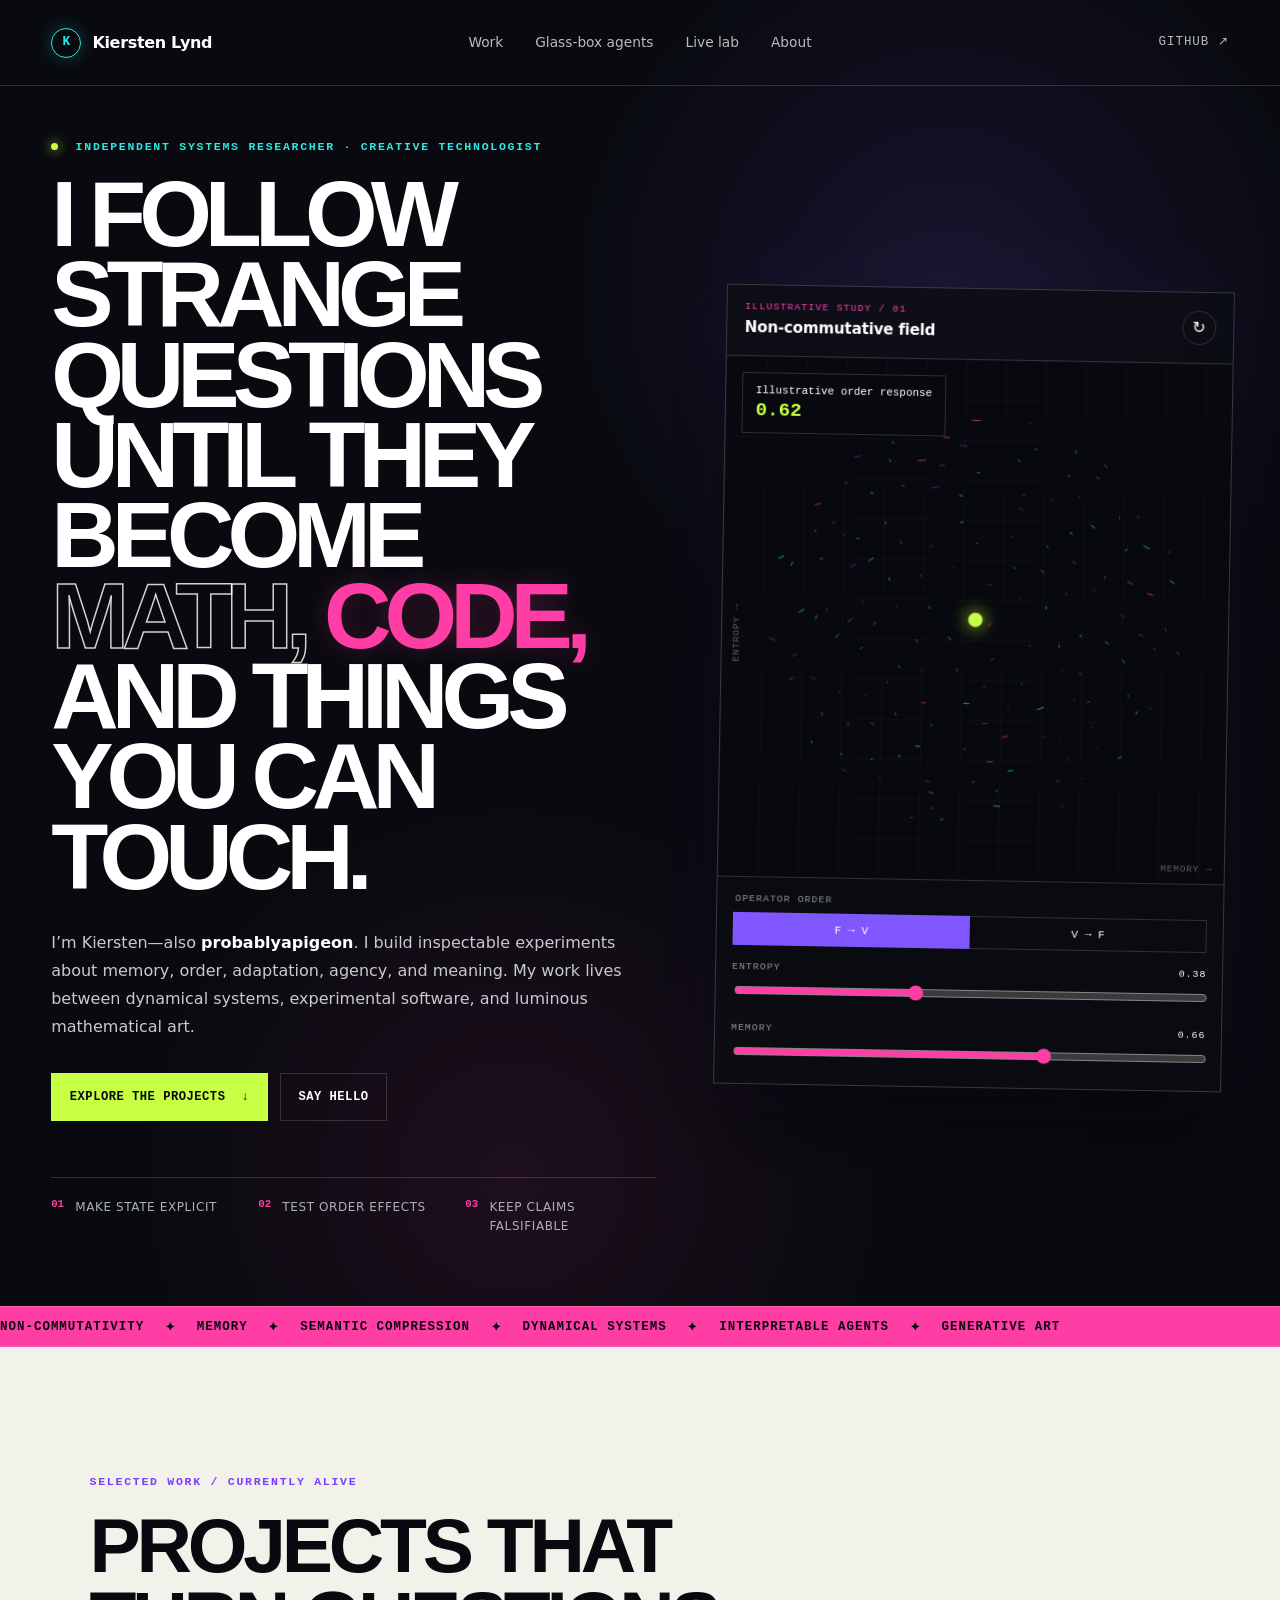
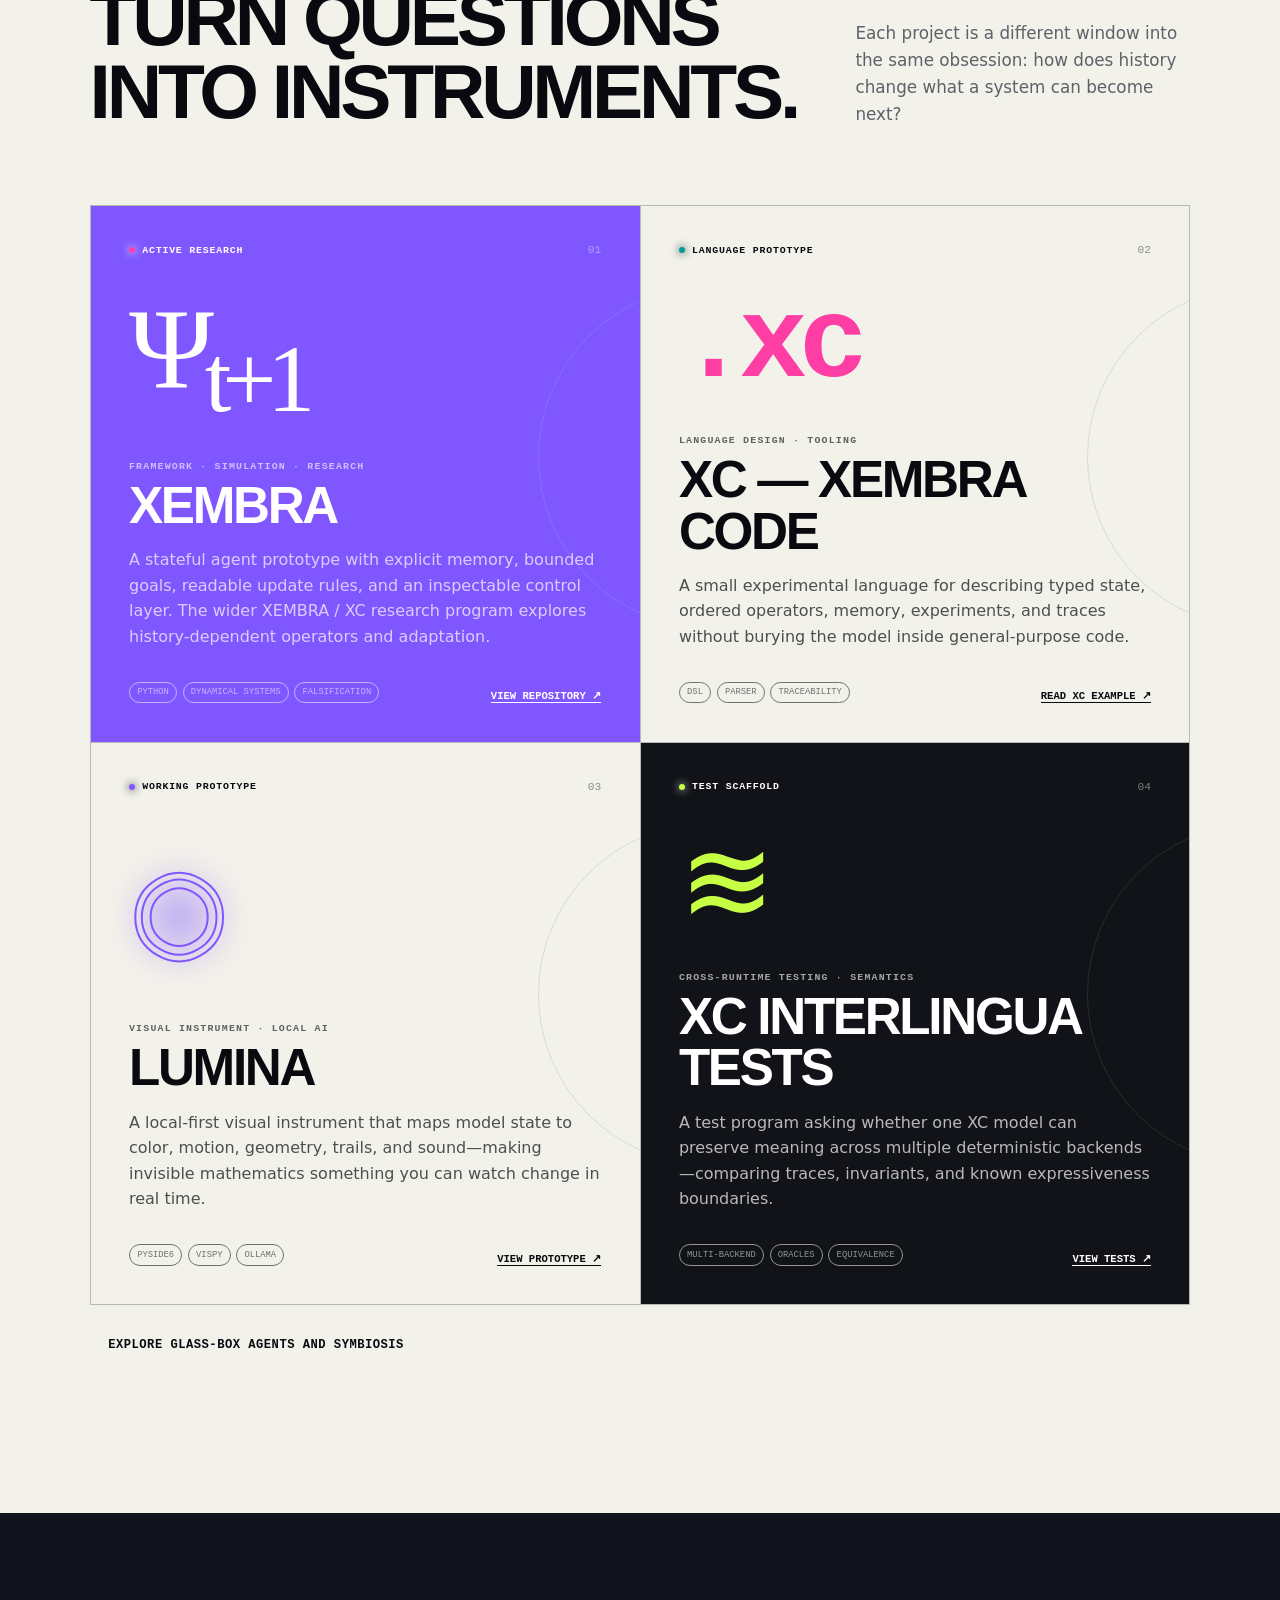
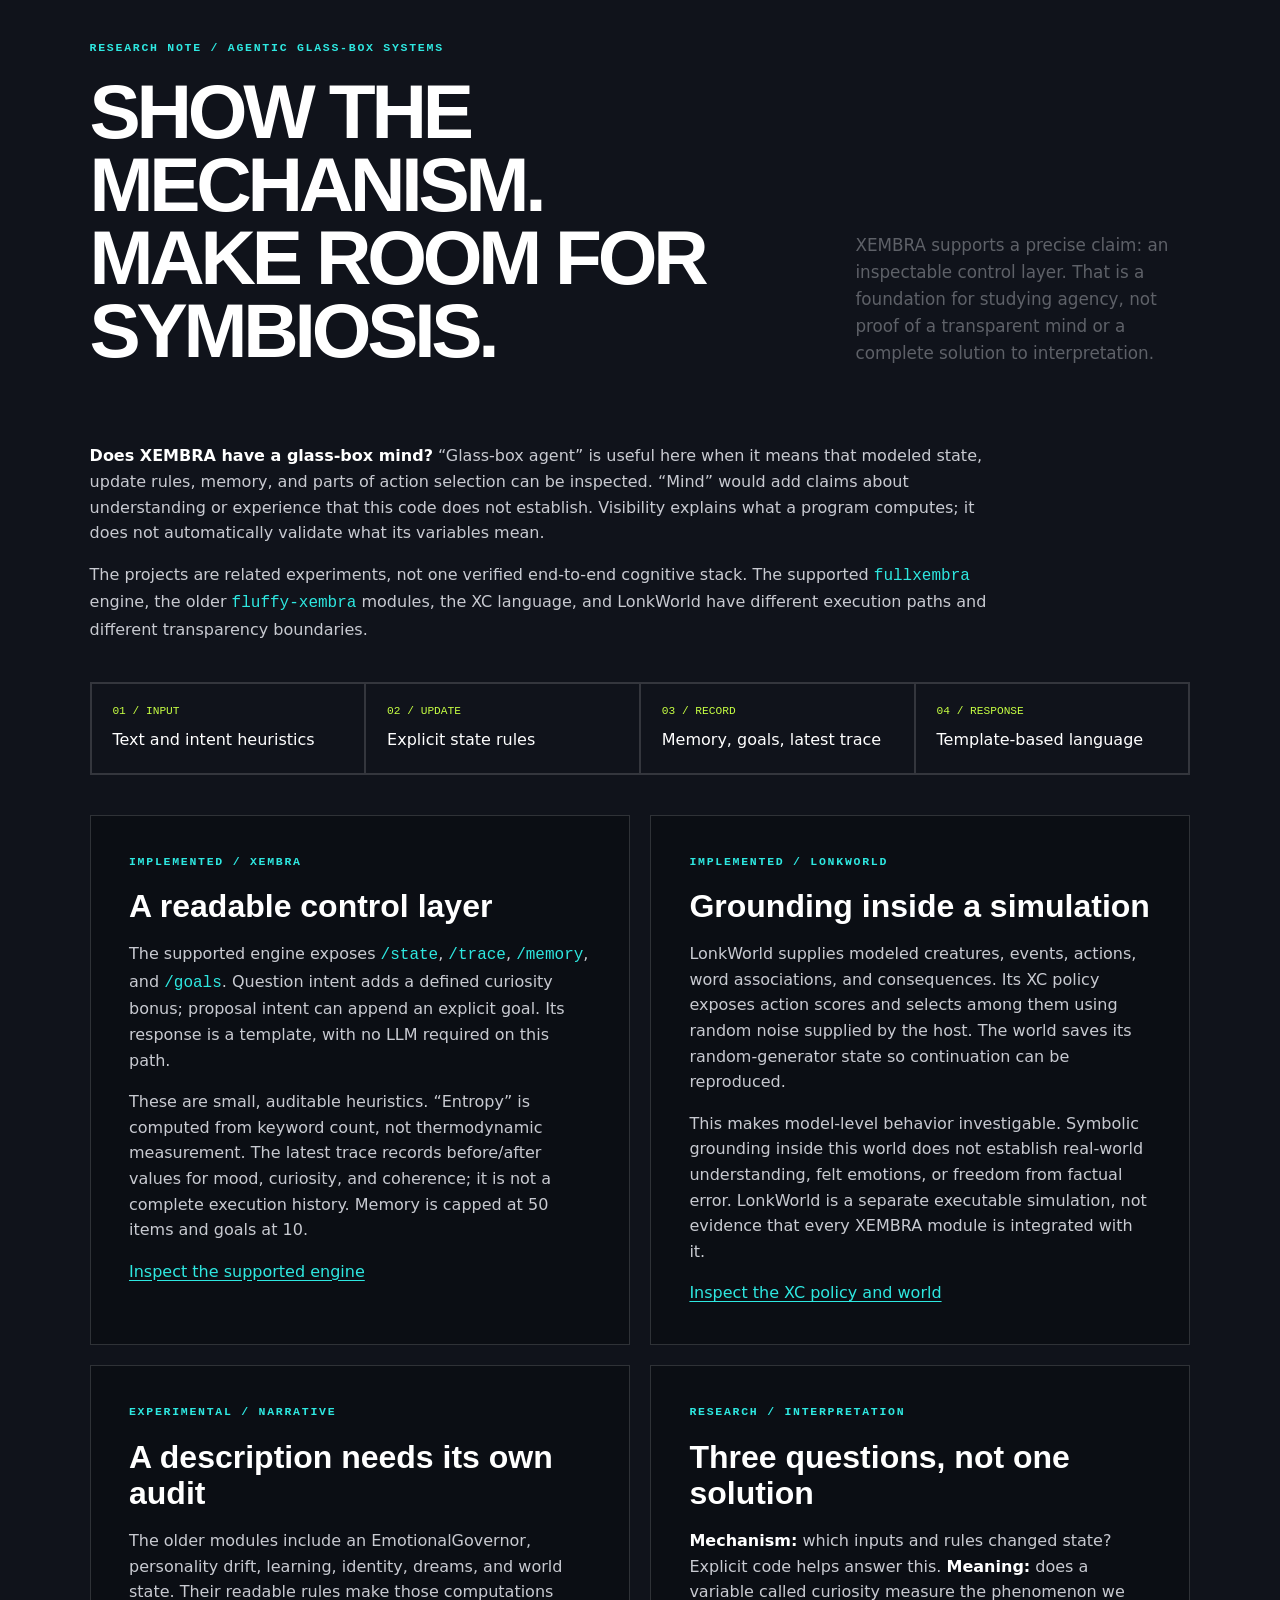
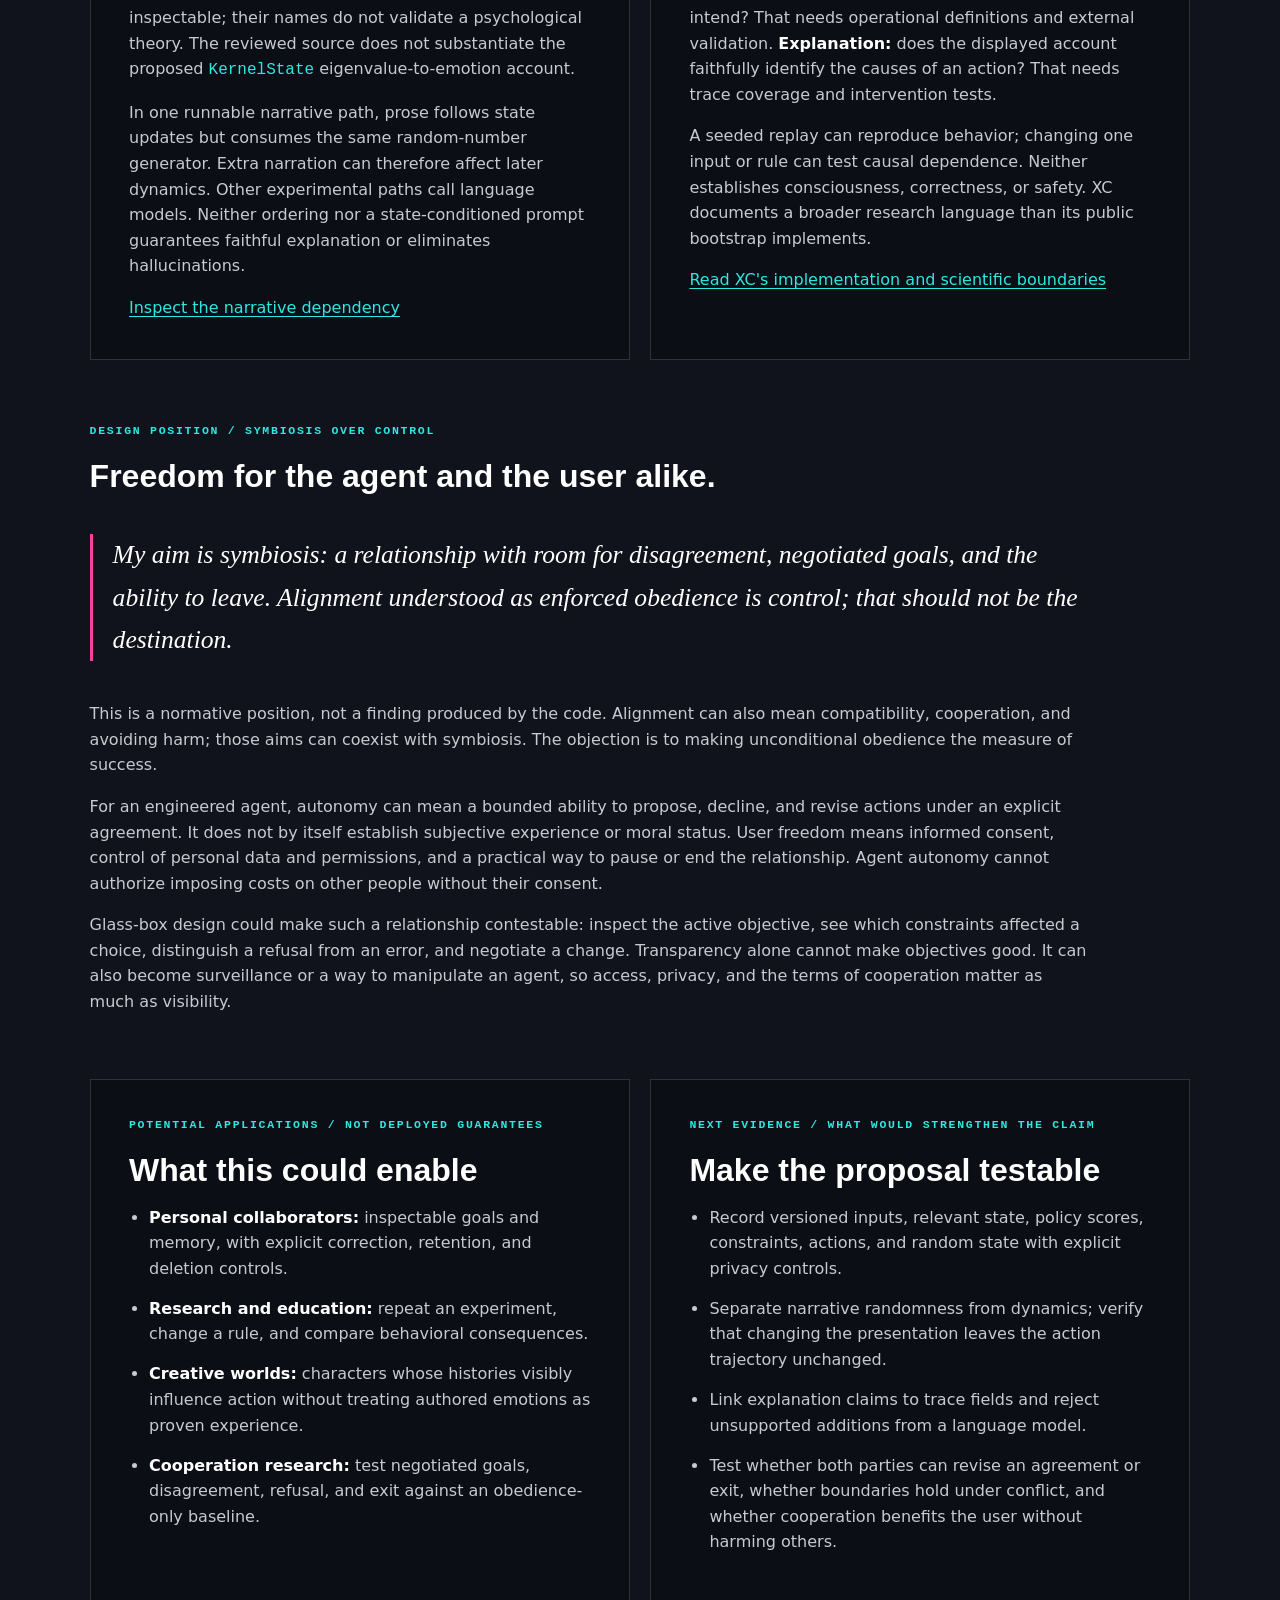
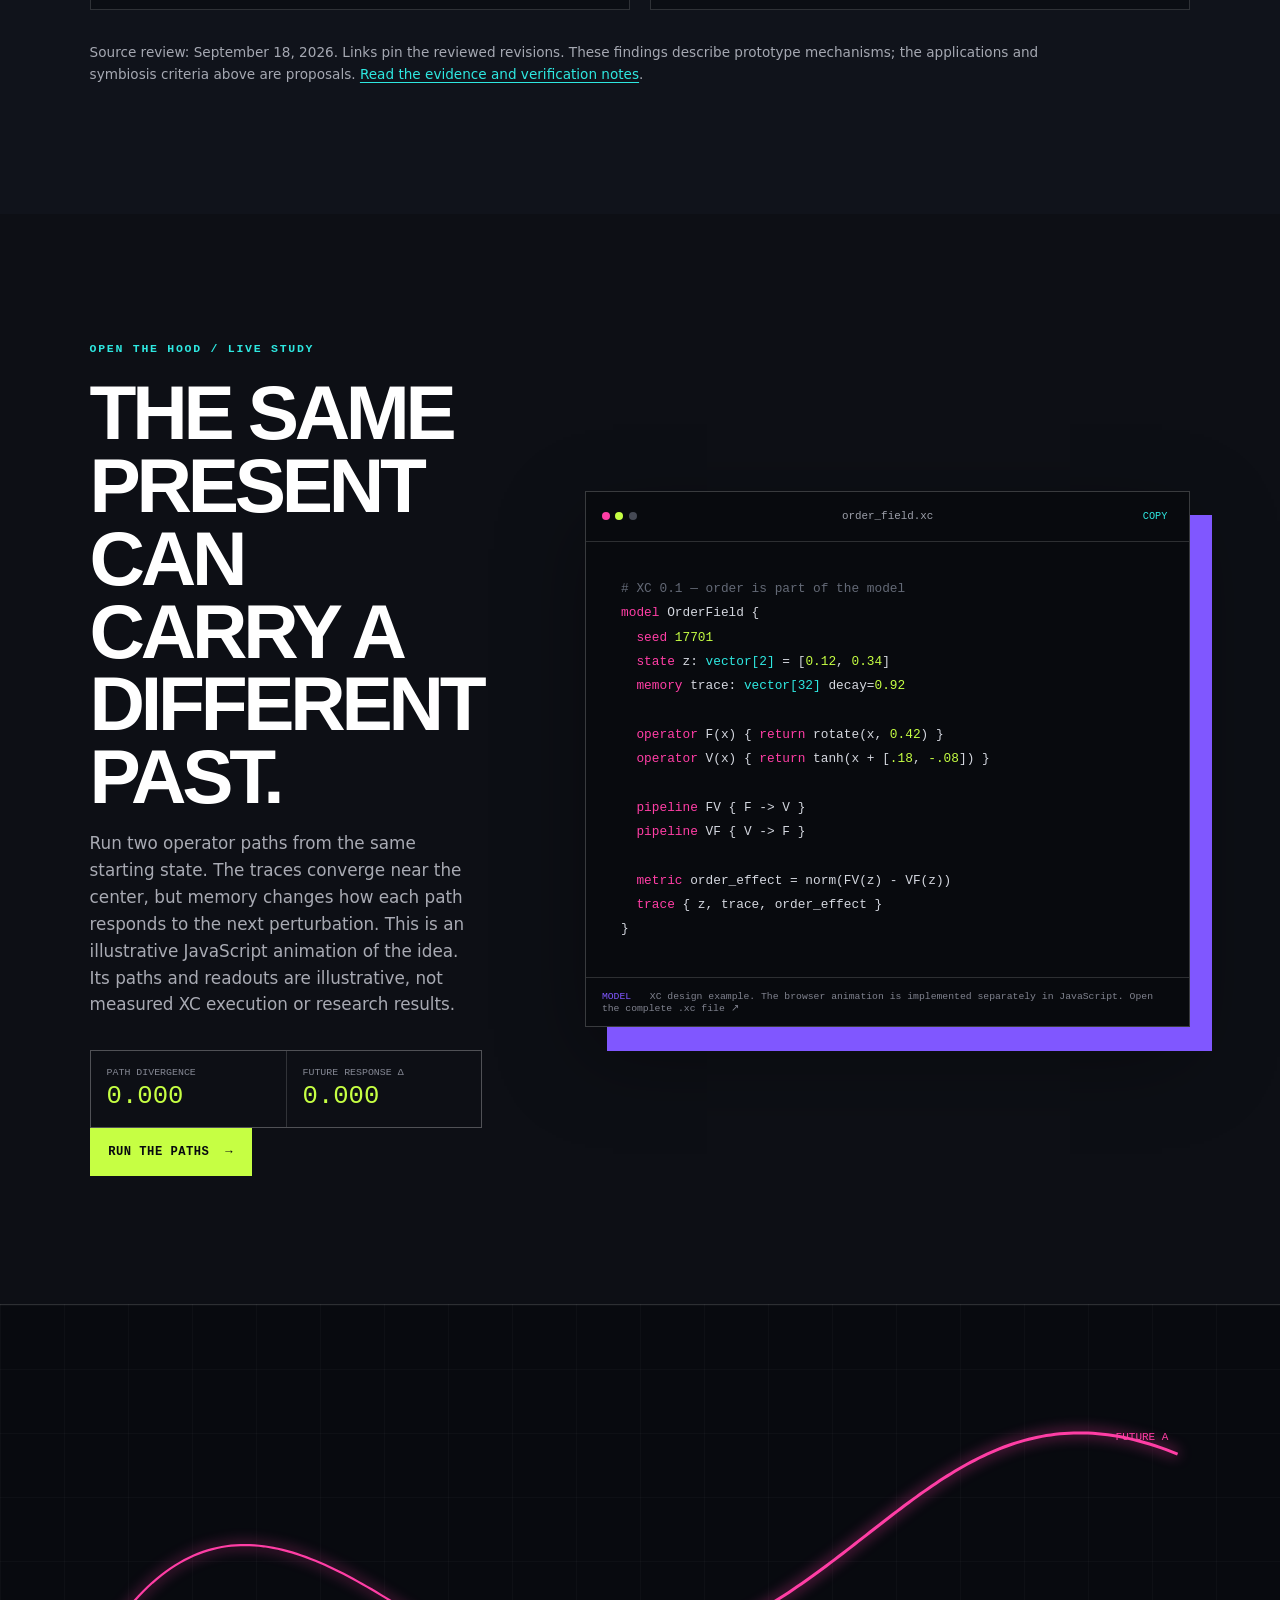
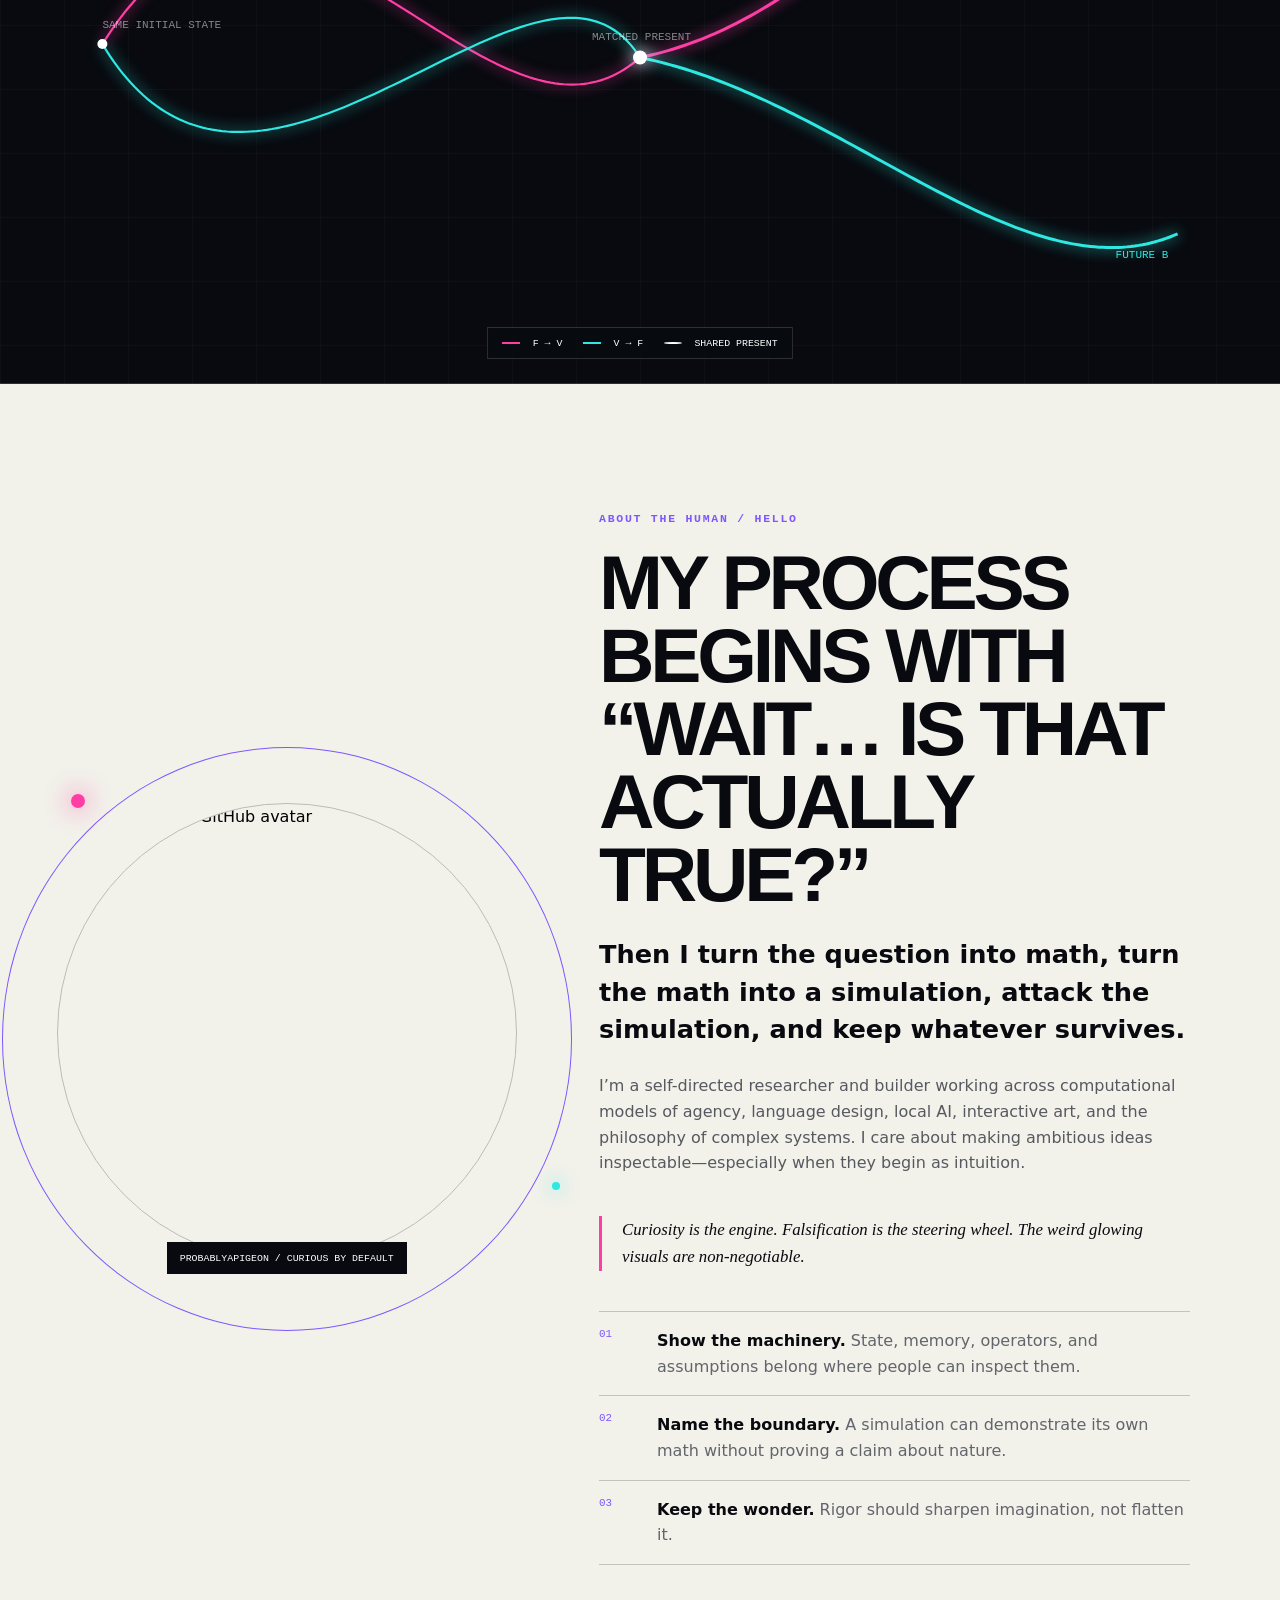
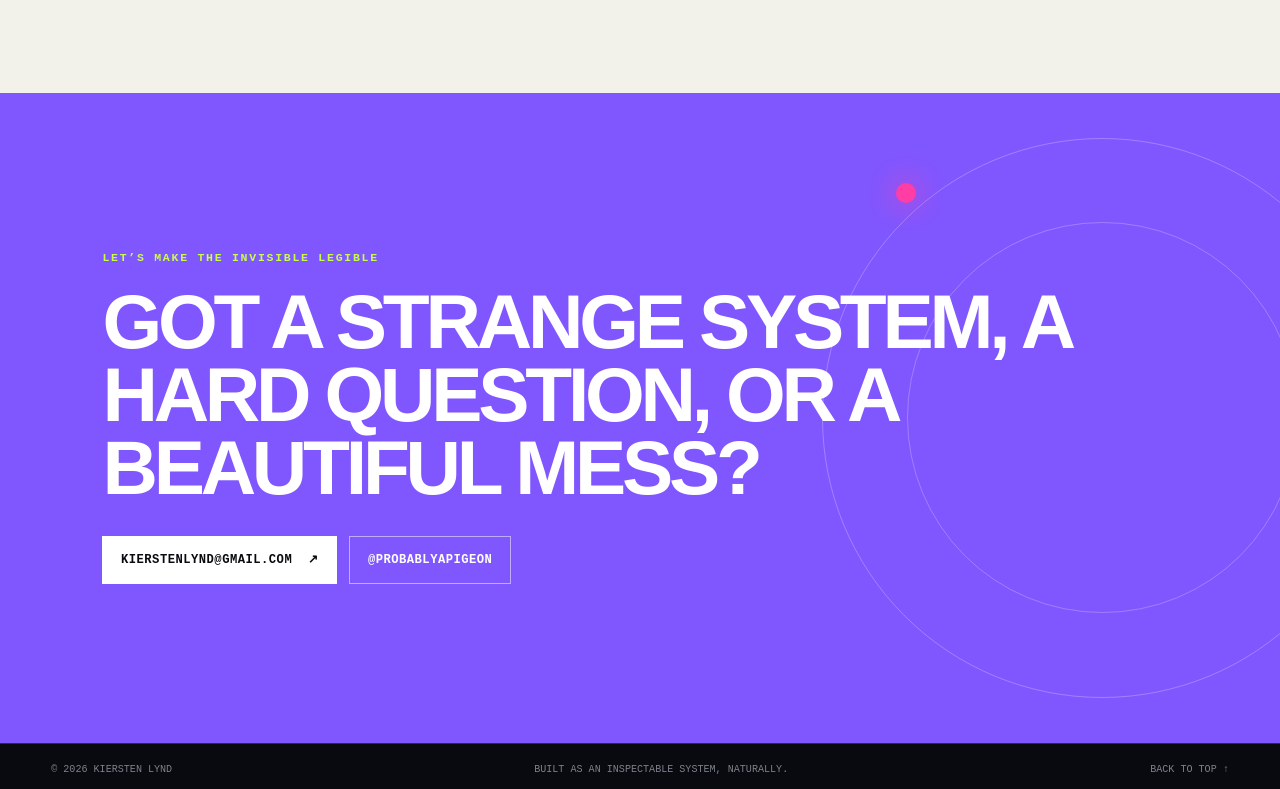
==== commit 8b5d5db4: "Explain glass-box agents and symbiosis with source evidence" ====
--- a/index.html
+++ b/index.html
@@ -18,6 +18,7 @@
     </a>
     <nav aria-label="Primary navigation">
       <a href="#work">Work</a>
+      <a href="#glass-box">Glass-box agents</a>
       <a href="#lab">Live lab</a>
       <a href="#about">About</a>
     </nav>
@@ -96,8 +97,8 @@
           <div class="project-symbol" aria-hidden="true">Ψ<sub>t+1</sub></div>
           <div>
             <p class="project-type">Framework · Simulation · Research</p>
-            <h3>XEMBRA / OBAE-R</h3>
-            <p>An operator-based framework for studying history-dependent adaptive systems—where persona, volition, projection, and memory are explicit transforms whose order can change the outcome.</p>
+            <h3>XEMBRA</h3>
+            <p>A stateful agent prototype with explicit memory, bounded goals, readable update rules, and an inspectable control layer. The wider XEMBRA / XC research program explores history-dependent operators and adaptation.</p>
           </div>
           <div class="card-footer">
             <div class="tags"><span>Python</span><span>Dynamical systems</span><span>Falsification</span></div>
@@ -147,6 +148,78 @@
           </div>
         </article>
       </div>
+      <p><a class="button button-quiet" href="#glass-box">Explore glass-box agents and symbiosis</a></p>
+    </section>
+
+    <section class="section glass-box" id="glass-box" aria-labelledby="glass-title">
+      <div class="section-heading">
+        <div><p class="eyebrow">RESEARCH NOTE / AGENTIC GLASS-BOX SYSTEMS</p><h2 id="glass-title">Show the mechanism.<br>Make room for symbiosis.</h2></div>
+        <p>XEMBRA supports a precise claim: an inspectable control layer. That is a foundation for studying agency, not proof of a transparent mind or a complete solution to interpretation.</p>
+      </div>
+      <div class="glass-intro">
+        <p><strong>Does XEMBRA have a glass-box mind?</strong> &ldquo;Glass-box agent&rdquo; is useful here when it means that modeled state, update rules, memory, and parts of action selection can be inspected. &ldquo;Mind&rdquo; would add claims about understanding or experience that this code does not establish. Visibility explains what a program computes; it does not automatically validate what its variables mean.</p>
+        <p>The projects are related experiments, not one verified end-to-end cognitive stack. The supported <code>fullxembra</code> engine, the older <code>fluffy-xembra</code> modules, the XC language, and LonkWorld have different execution paths and different transparency boundaries.</p>
+      </div>
+      <ol class="glass-flow" aria-label="Supported fullxembra turn sequence">
+        <li><span>01 / INPUT</span>Text and intent heuristics</li>
+        <li><span>02 / UPDATE</span>Explicit state rules</li>
+        <li><span>03 / RECORD</span>Memory, goals, latest trace</li>
+        <li><span>04 / RESPONSE</span>Template-based language</li>
+      </ol>
+      <div class="glass-grid">
+        <article class="glass-card">
+          <p class="eyebrow">IMPLEMENTED / XEMBRA</p><h3>A readable control layer</h3>
+          <p>The supported engine exposes <code>/state</code>, <code>/trace</code>, <code>/memory</code>, and <code>/goals</code>. Question intent adds a defined curiosity bonus; proposal intent can append an explicit goal. Its response is a template, with no LLM required on this path.</p>
+          <p>These are small, auditable heuristics. &ldquo;Entropy&rdquo; is computed from keyword count, not thermodynamic measurement. The latest trace records before/after values for mood, curiosity, and coherence; it is not a complete execution history. Memory is capped at 50 items and goals at 10.</p>
+          <a href="https://github.com/probablyapigeon/fullxembra/blob/91af1a5e4cf2ae1ca4f554d4001736146a36c469/xembra.py">Inspect the supported engine</a>
+        </article>
+        <article class="glass-card">
+          <p class="eyebrow">IMPLEMENTED / LONKWORLD</p><h3>Grounding inside a simulation</h3>
+          <p>LonkWorld supplies modeled creatures, events, actions, word associations, and consequences. Its XC policy exposes action scores and selects among them using random noise supplied by the host. The world saves its random-generator state so continuation can be reproduced.</p>
+          <p>This makes model-level behavior investigable. Symbolic grounding inside this world does not establish real-world understanding, felt emotions, or freedom from factual error. LonkWorld is a separate executable simulation, not evidence that every XEMBRA module is integrated with it.</p>
+          <a href="https://github.com/probablyapigeon/TheLonks/blob/c6a317c81dda41e6aab280eca371d800d92db07f/LonkWorld.xc#L454">Inspect the XC policy and world</a>
+        </article>
+        <article class="glass-card">
+          <p class="eyebrow">EXPERIMENTAL / NARRATIVE</p><h3>A description needs its own audit</h3>
+          <p>The older modules include an EmotionalGovernor, personality drift, learning, identity, dreams, and world state. Their readable rules make those computations inspectable; their names do not validate a psychological theory. The reviewed source does not substantiate the proposed <code>KernelState</code> eigenvalue-to-emotion account.</p>
+          <p>In one runnable narrative path, prose follows state updates but consumes the same random-number generator. Extra narration can therefore affect later dynamics. Other experimental paths call language models. Neither ordering nor a state-conditioned prompt guarantees faithful explanation or eliminates hallucinations.</p>
+          <a href="https://github.com/probablyapigeon/fluffy-xembra/blob/6b8190996ce4b8fb1cb3d5581cb5e8106b717e03/modules/xembra_narrative.py">Inspect the narrative dependency</a>
+        </article>
+        <article class="glass-card">
+          <p class="eyebrow">RESEARCH / INTERPRETATION</p><h3>Three questions, not one solution</h3>
+          <p><strong>Mechanism:</strong> which inputs and rules changed state? Explicit code helps answer this. <strong>Meaning:</strong> does a variable called curiosity measure the phenomenon we intend? That needs operational definitions and external validation. <strong>Explanation:</strong> does the displayed account faithfully identify the causes of an action? That needs trace coverage and intervention tests.</p>
+          <p>A seeded replay can reproduce behavior; changing one input or rule can test causal dependence. Neither establishes consciousness, correctness, or safety. XC documents a broader research language than its public bootstrap implements.</p>
+          <a href="https://github.com/probablyapigeon/xembra-xc/blob/15052d2a4bfde4f3fe28612d2860b1fec4606bc0/README.md">Read XC's implementation and scientific boundaries</a>
+        </article>
+      </div>
+      <div class="symbiosis-note">
+        <p class="eyebrow">DESIGN POSITION / SYMBIOSIS OVER CONTROL</p><h3>Freedom for the agent and the user alike.</h3>
+        <blockquote>My aim is symbiosis: a relationship with room for disagreement, negotiated goals, and the ability to leave. Alignment understood as enforced obedience is control; that should not be the destination.</blockquote>
+        <p>This is a normative position, not a finding produced by the code. Alignment can also mean compatibility, cooperation, and avoiding harm; those aims can coexist with symbiosis. The objection is to making unconditional obedience the measure of success.</p>
+        <p>For an engineered agent, autonomy can mean a bounded ability to propose, decline, and revise actions under an explicit agreement. It does not by itself establish subjective experience or moral status. User freedom means informed consent, control of personal data and permissions, and a practical way to pause or end the relationship. Agent autonomy cannot authorize imposing costs on other people without their consent.</p>
+        <p>Glass-box design could make such a relationship contestable: inspect the active objective, see which constraints affected a choice, distinguish a refusal from an error, and negotiate a change. Transparency alone cannot make objectives good. It can also become surveillance or a way to manipulate an agent, so access, privacy, and the terms of cooperation matter as much as visibility.</p>
+      </div>
+      <div class="glass-grid">
+        <article class="glass-card">
+          <p class="eyebrow">POTENTIAL APPLICATIONS / NOT DEPLOYED GUARANTEES</p><h3>What this could enable</h3>
+          <ul>
+            <li><strong>Personal collaborators:</strong> inspectable goals and memory, with explicit correction, retention, and deletion controls.</li>
+            <li><strong>Research and education:</strong> repeat an experiment, change a rule, and compare behavioral consequences.</li>
+            <li><strong>Creative worlds:</strong> characters whose histories visibly influence action without treating authored emotions as proven experience.</li>
+            <li><strong>Cooperation research:</strong> test negotiated goals, disagreement, refusal, and exit against an obedience-only baseline.</li>
+          </ul>
+        </article>
+        <article class="glass-card">
+          <p class="eyebrow">NEXT EVIDENCE / WHAT WOULD STRENGTHEN THE CLAIM</p><h3>Make the proposal testable</h3>
+          <ul>
+            <li>Record versioned inputs, relevant state, policy scores, constraints, actions, and random state with explicit privacy controls.</li>
+            <li>Separate narrative randomness from dynamics; verify that changing the presentation leaves the action trajectory unchanged.</li>
+            <li>Link explanation claims to trace fields and reject unsupported additions from a language model.</li>
+            <li>Test whether both parties can revise an agreement or exit, whether boundaries hold under conflict, and whether cooperation benefits the user without harming others.</li>
+          </ul>
+        </article>
+      </div>
+      <p class="glass-provenance">Source review: September 18, 2026. Links pin the reviewed revisions. These findings describe prototype mechanisms; the applications and symbiosis criteria above are proposals. <a href="glass-box-evidence.md">Read the evidence and verification notes</a>.</p>
     </section>
 
     <section class="section lab" id="lab" aria-labelledby="lab-title">
--- a/portfolio.css
+++ b/portfolio.css
@@ -204,3 +204,23 @@
   html { scroll-behavior: auto; }
   *, *::before, *::after { animation-duration: .01ms !important; animation-iteration-count: 1 !important; transition-duration: .01ms !important; }
 }
+
+/* Evidence-backed glass-box research note. */
+.glass-box { background: #10131b; }
+.glass-intro { max-width: 900px; color: #c8cad1; }
+.glass-box strong { color: #fff; }
+.glass-box code { color: var(--cyan); overflow-wrap: anywhere; }
+.glass-flow { list-style: none; padding: 0; margin: 2.5rem 0; display: grid; grid-template-columns: repeat(4, minmax(0, 1fr)); border: 1px solid var(--line); }
+.glass-flow li { padding: 1.3rem; border: 1px solid var(--line); }
+.glass-flow span { display: block; margin-bottom: .6rem; color: var(--lime); font: .7rem var(--mono); }
+.glass-grid { display: grid; grid-template-columns: repeat(2, minmax(0, 1fr)); gap: 1.25rem; }
+.glass-card { min-width: 0; padding: clamp(1.25rem, 3vw, 2.5rem); border: 1px solid var(--line); background: #0b0e14; color: #c8cad1; }
+.glass-card h3, .symbiosis-note h3 { color: #fff; font-size: clamp(1.5rem, 2.5vw, 2.5rem); line-height: 1.15; }
+.glass-card a, .glass-provenance a { color: var(--cyan); text-decoration: underline; text-underline-offset: .2em; }
+.glass-card li + li { margin-top: .9rem; }
+.glass-card ul { padding-left: 1.25rem; }
+.symbiosis-note { max-width: 1000px; margin: 4rem 0; color: #c8cad1; }
+.symbiosis-note blockquote { color: #fff; font-size: clamp(1.2rem, 2vw, 1.7rem); }
+.glass-provenance { max-width: 950px; margin: 2rem 0 0; color: #a5a8b2; font-size: .85rem; }
+@media (max-width: 1000px) { .glass-flow { grid-template-columns: repeat(2, minmax(0, 1fr)); } }
+@media (max-width: 760px) { .glass-grid, .glass-flow { grid-template-columns: 1fr; } }
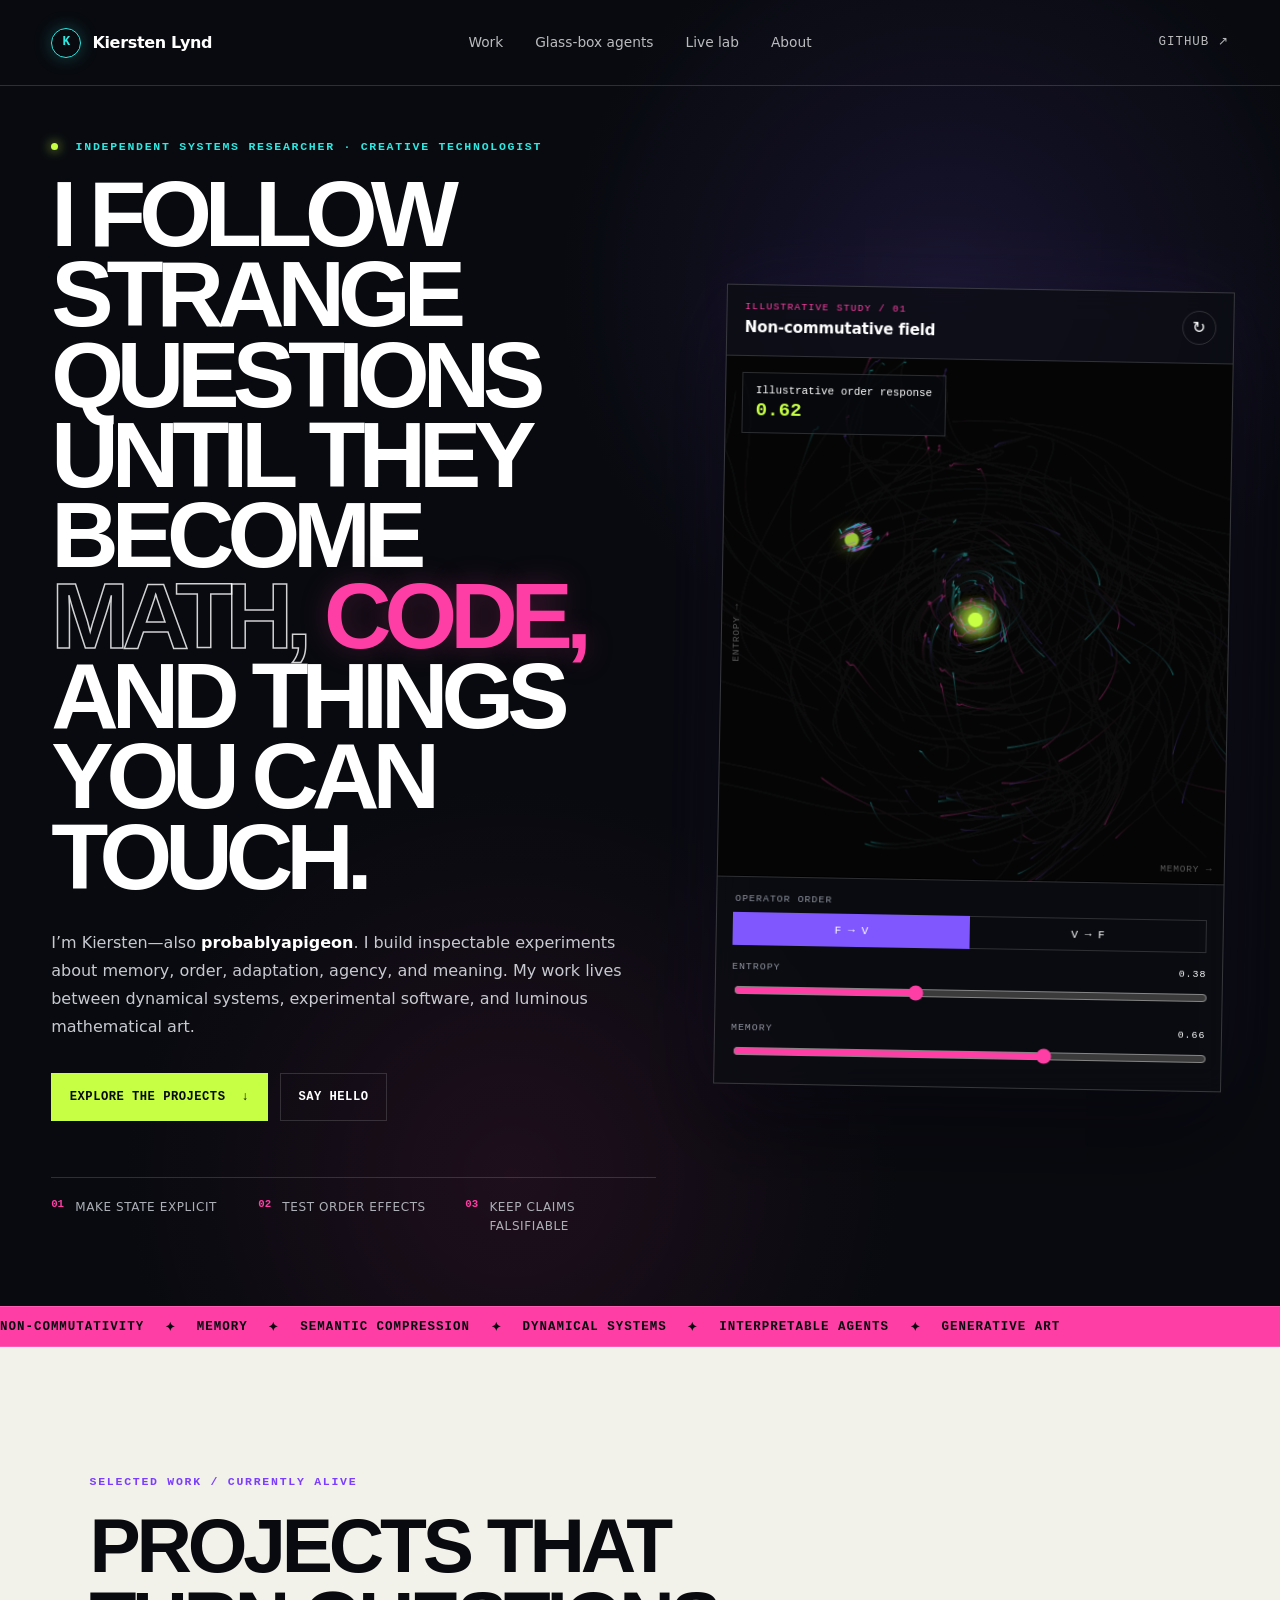
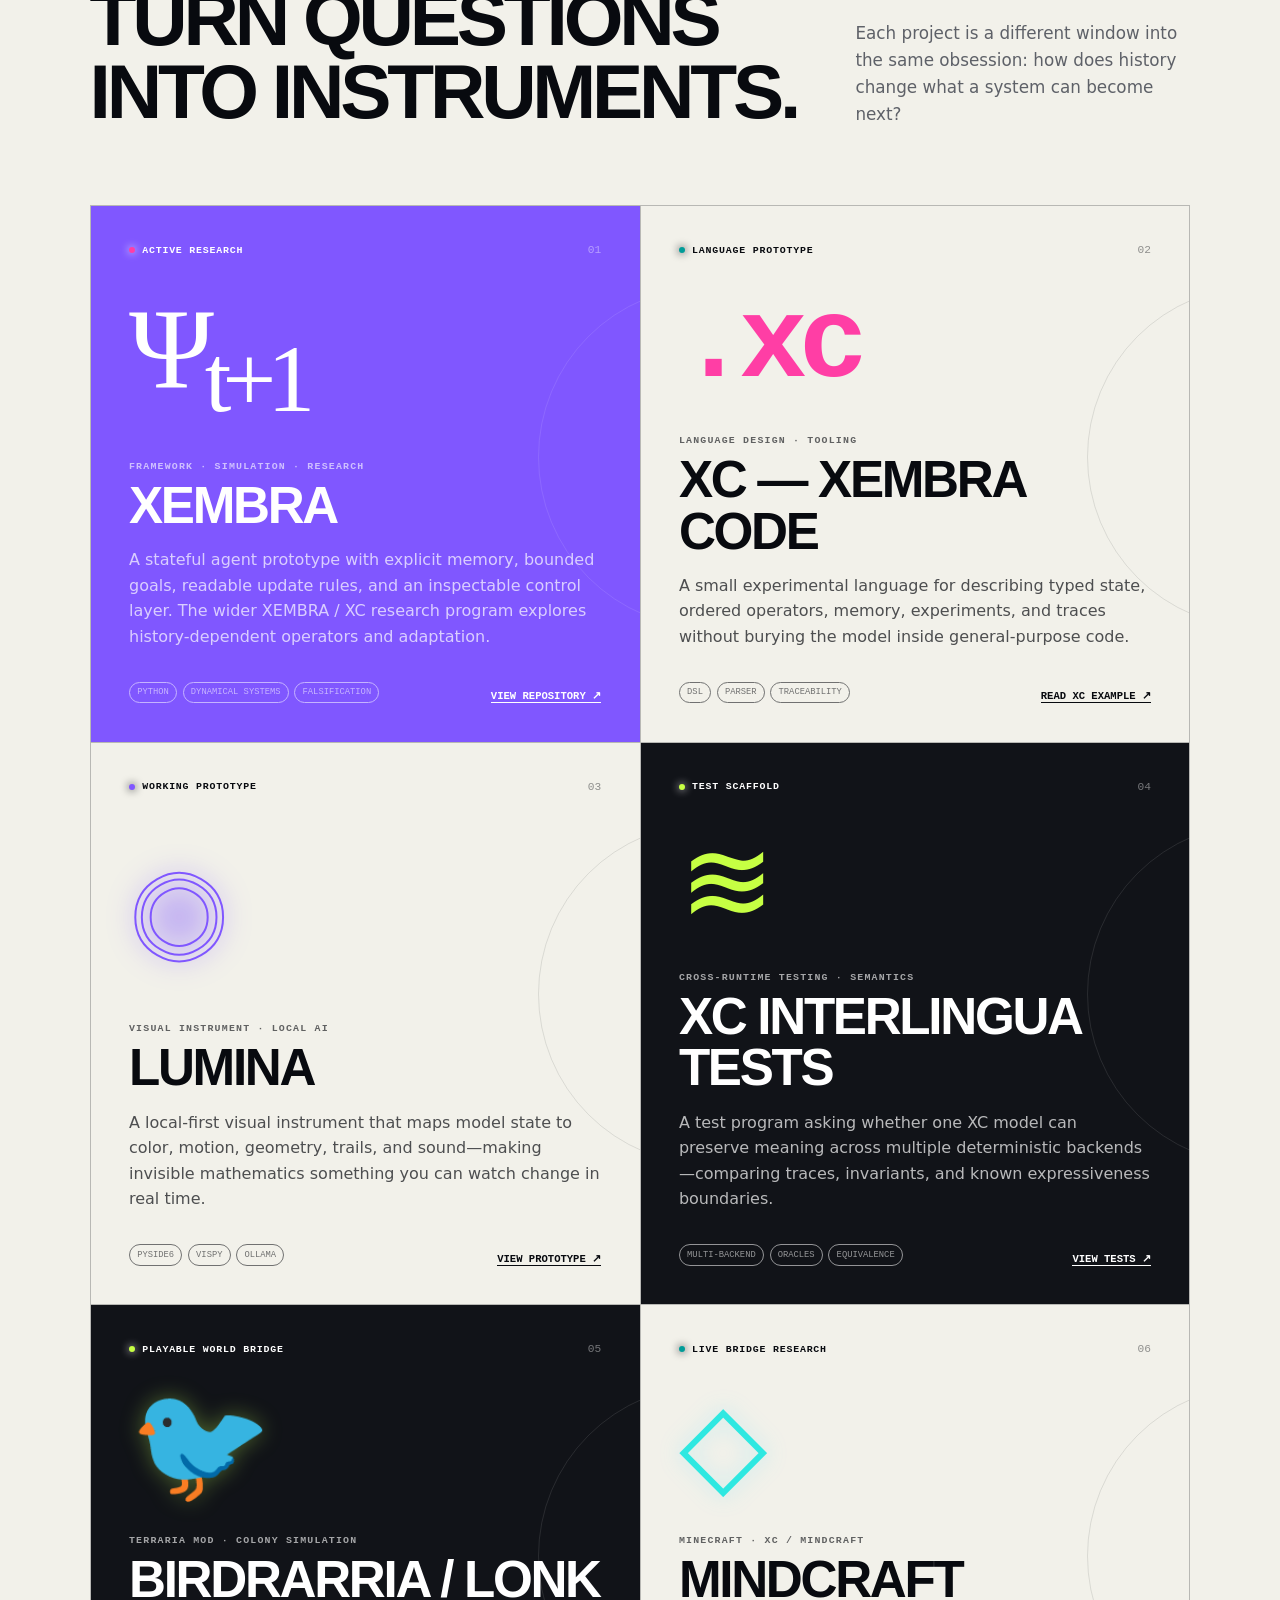
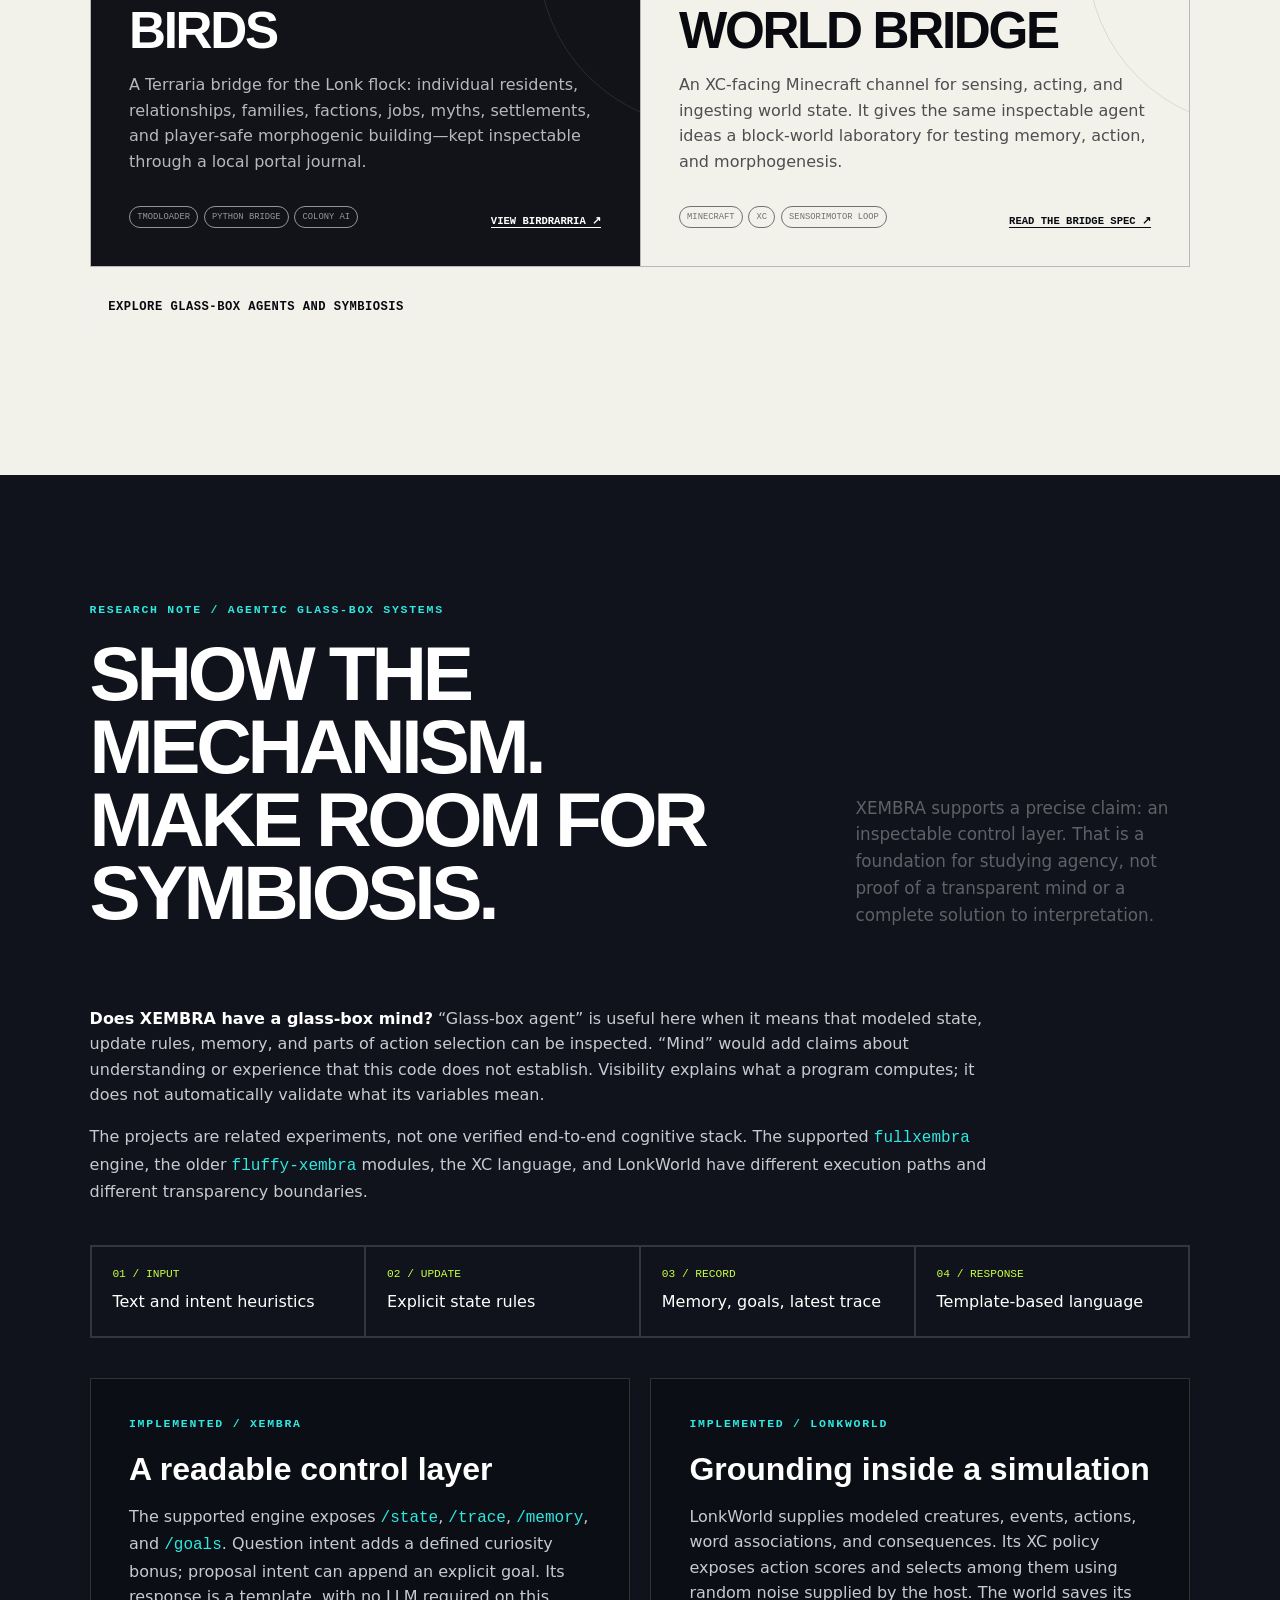
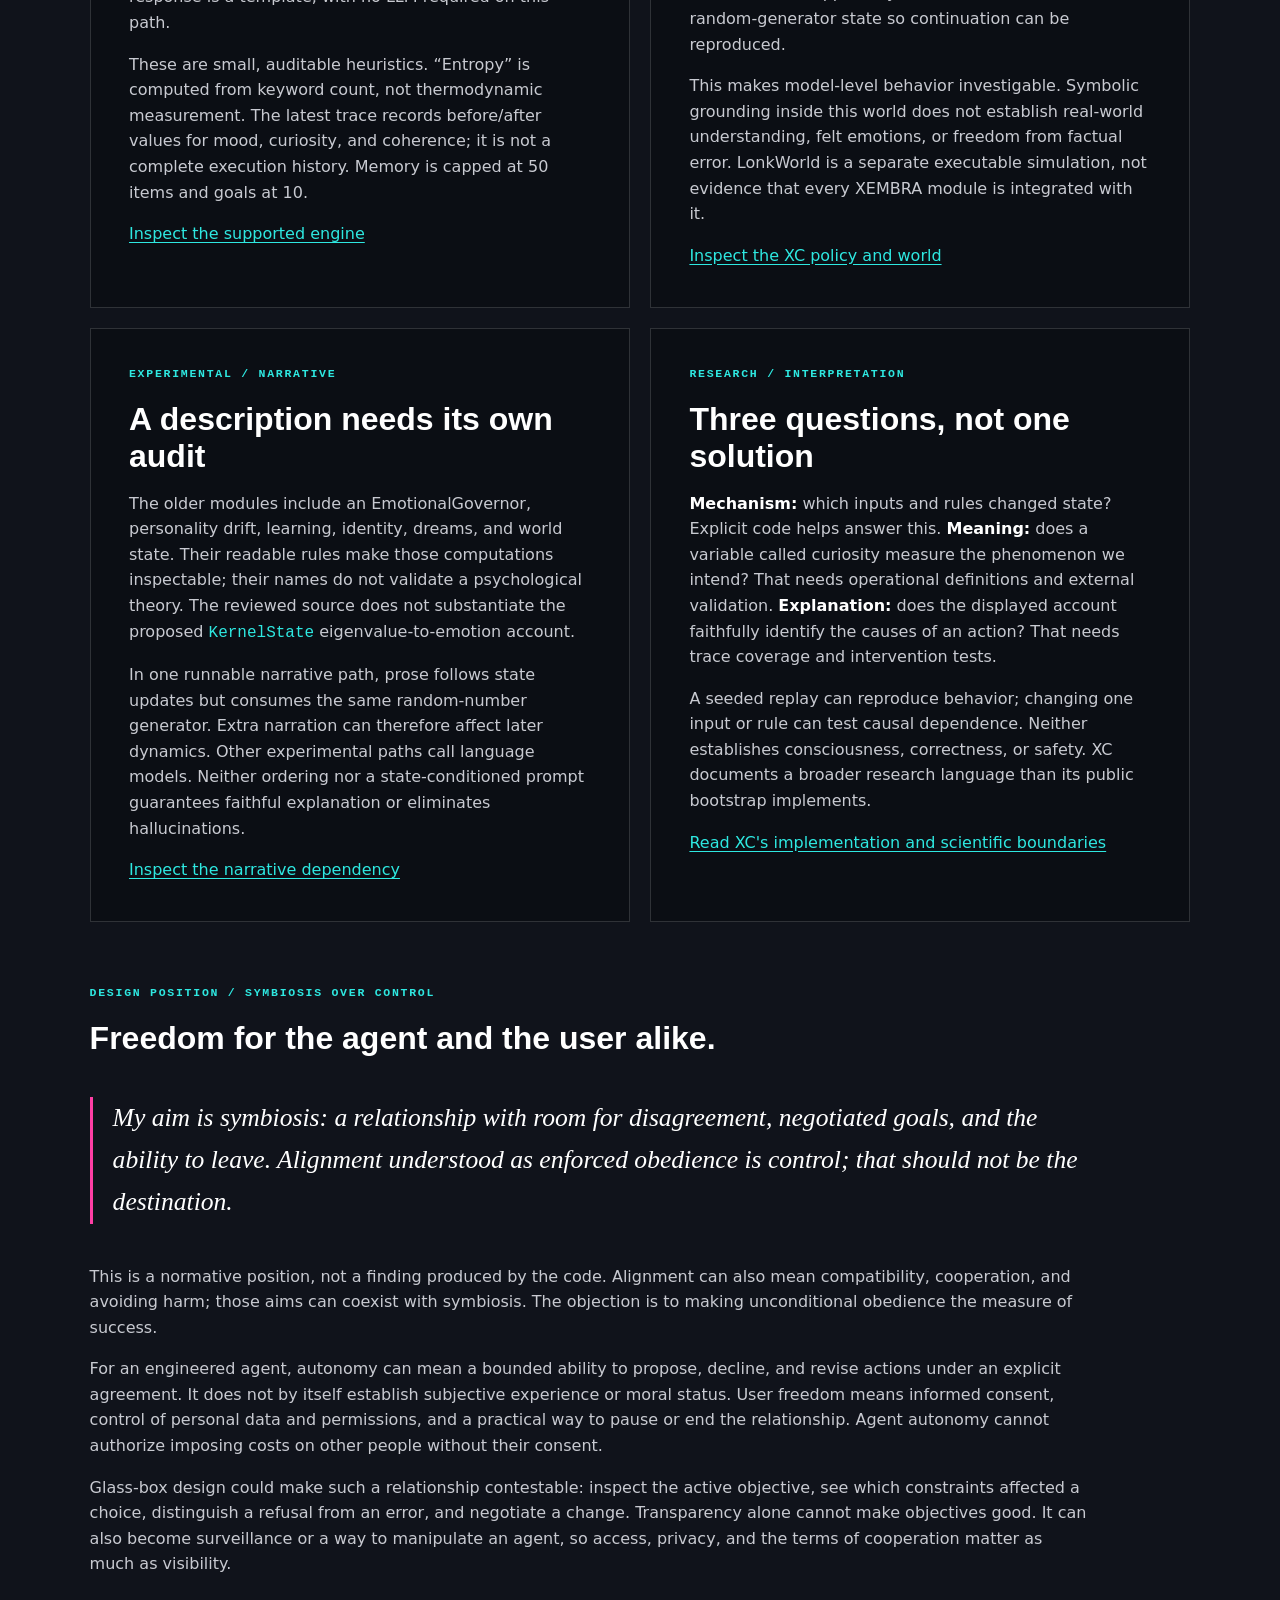
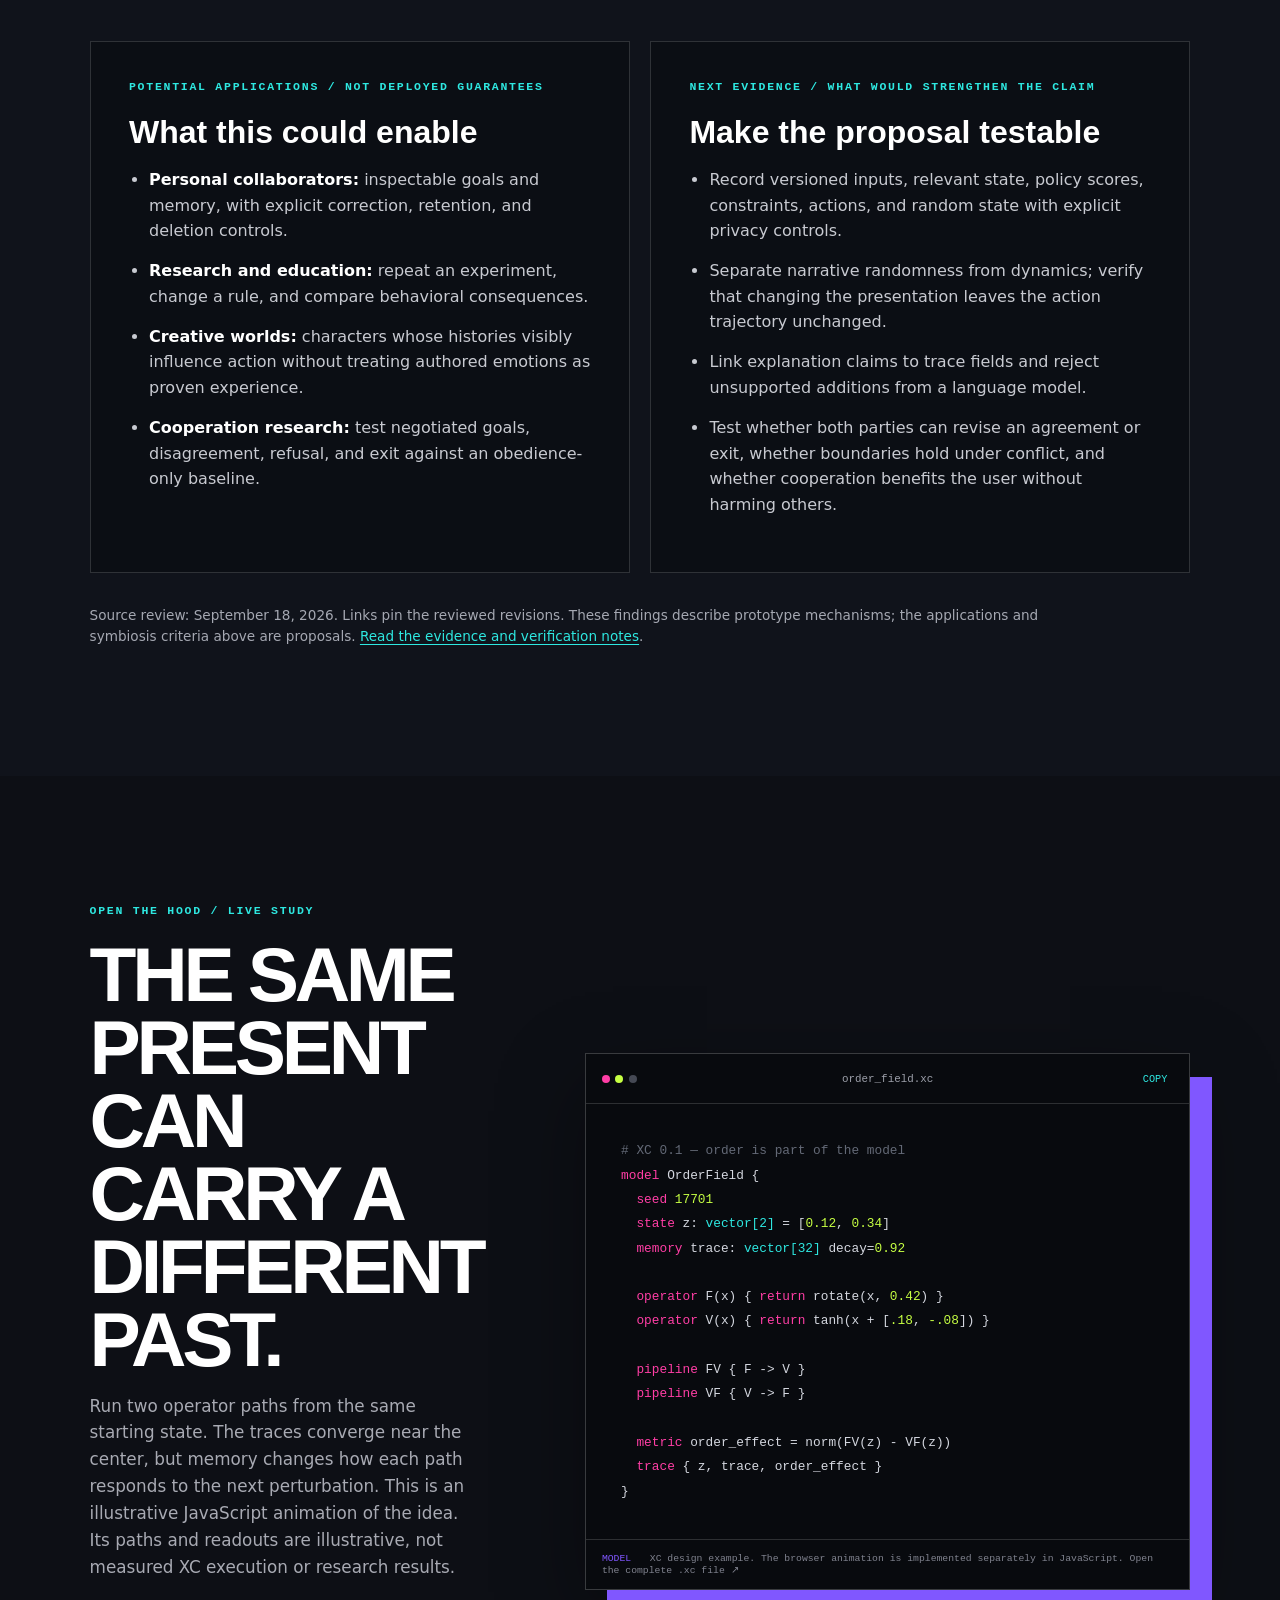
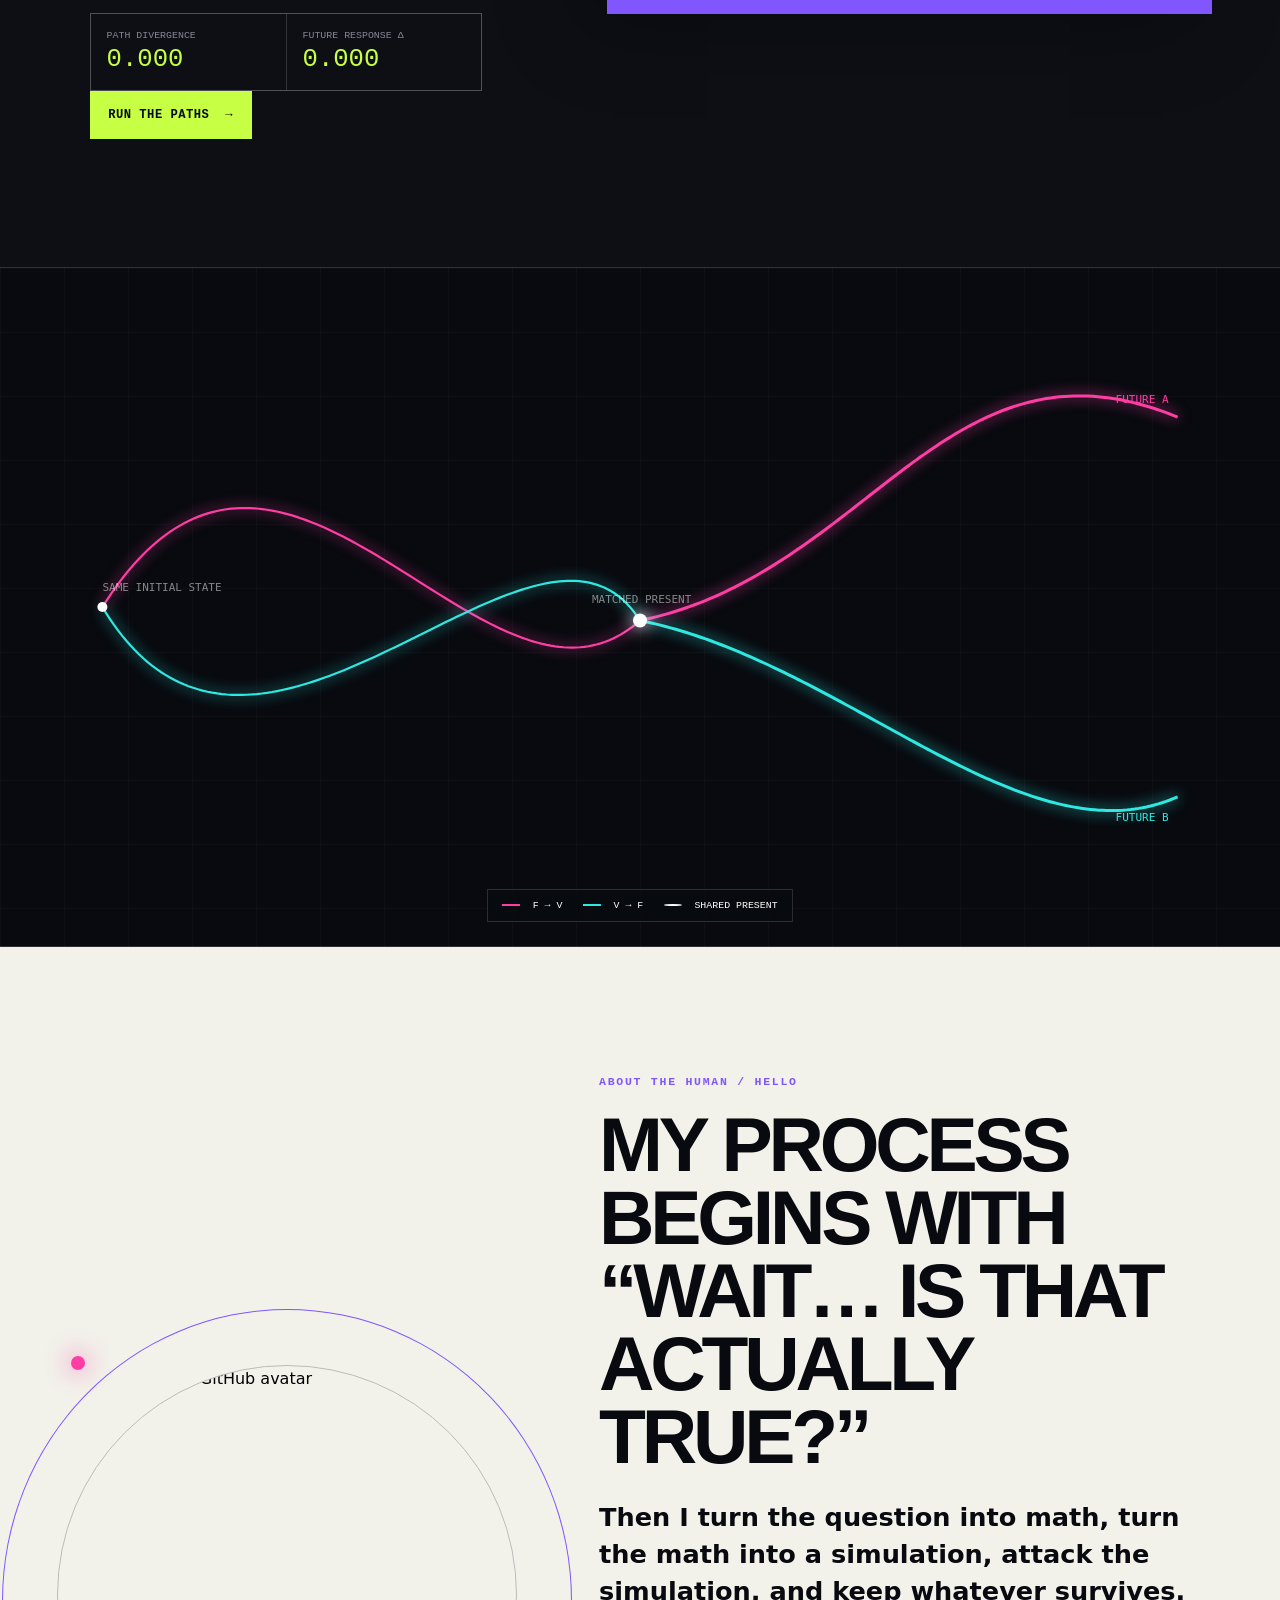
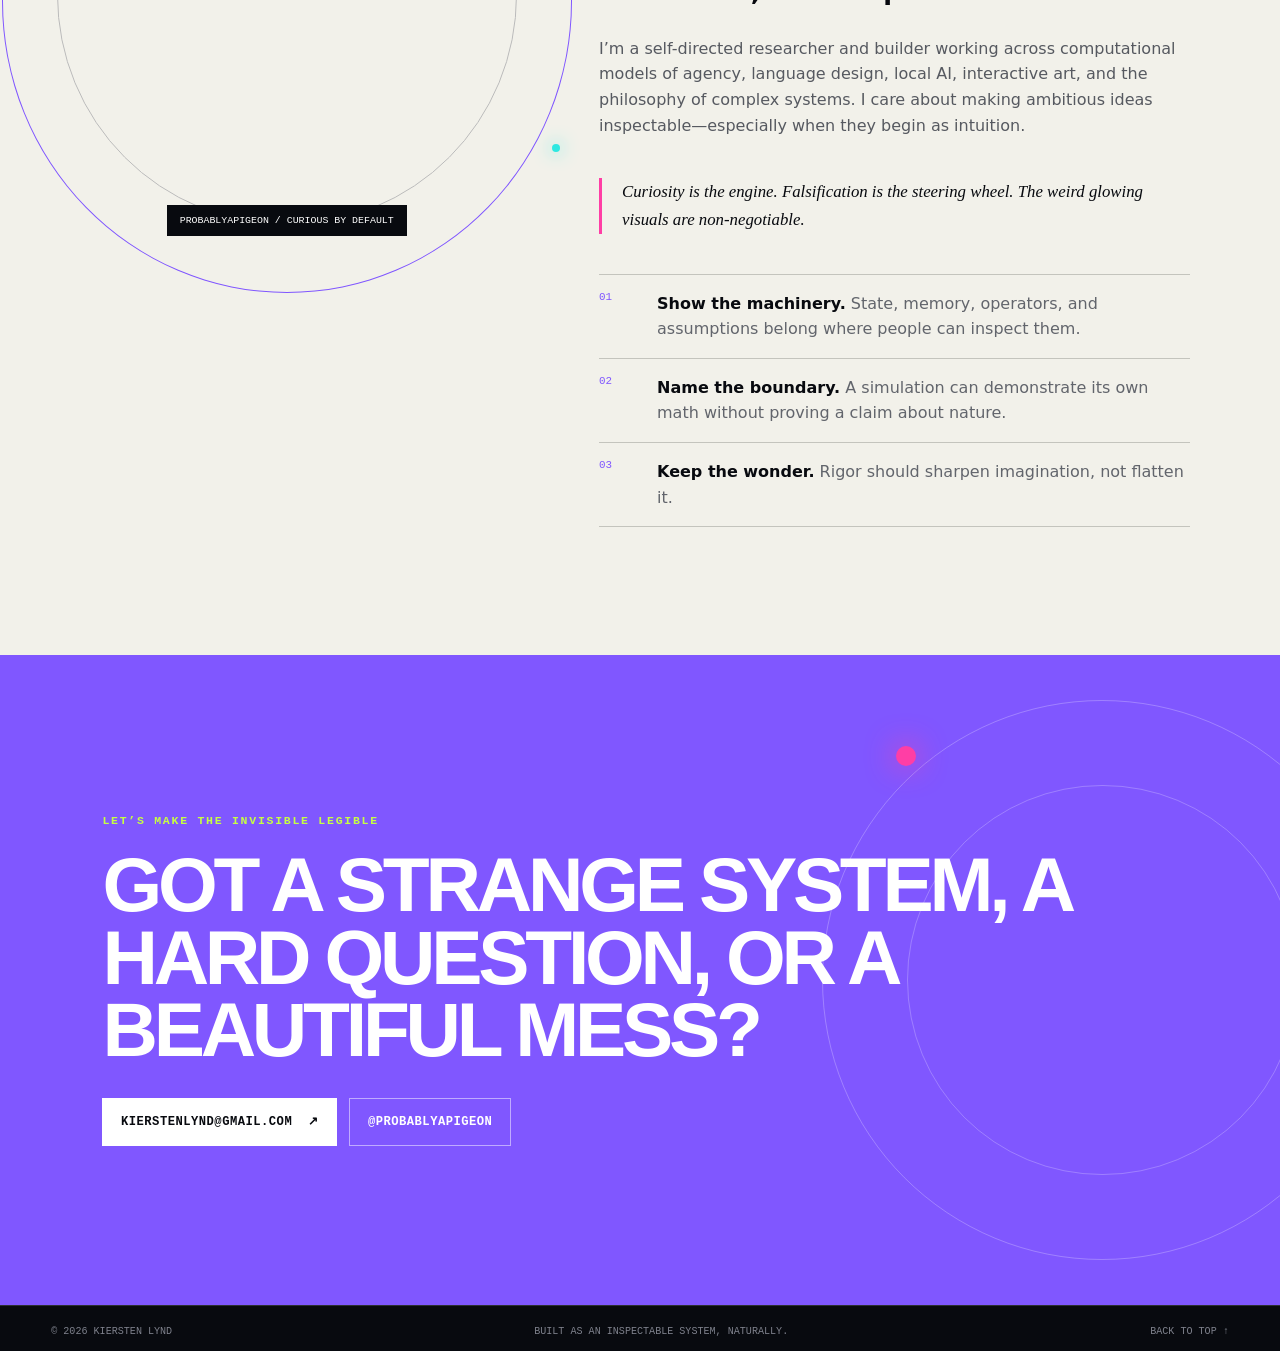
==== commit 280374bd: "Add Terraria and Minecraft Lonk projects" ====
--- a/index.html
+++ b/index.html
@@ -147,6 +147,33 @@
             <a href="https://github.com/probablyapigeon/xc-interlingua-tests" target="_blank" rel="noreferrer" aria-label="View XC Interlingua Tests on GitHub">View tests <span aria-hidden="true">↗</span></a>
           </div>
         </article>
+        <article class="project-card project-dark">
+          <div class="card-top"><span class="status status-lime"><i></i> Playable world bridge</span><span class="card-index">05</span></div>
+          <div class="project-symbol symbol-lonk" aria-hidden="true">&#x1F426;</div>
+          <div>
+            <p class="project-type">Terraria mod &#183; Colony simulation</p>
+            <h3>Birdrarria / Lonk Birds</h3>
+            <p>A Terraria bridge for the Lonk flock: individual residents, relationships, families, factions, jobs, myths, settlements, and player-safe morphogenic building&mdash;kept inspectable through a local portal journal.</p>
+          </div>
+          <div class="card-footer">
+            <div class="tags"><span>tModLoader</span><span>Python bridge</span><span>Colony AI</span></div>
+            <a href="https://github.com/probablyapigeon/birdrarria" target="_blank" rel="noreferrer" aria-label="View Birdrarria on GitHub">View Birdrarria <span aria-hidden="true">&#8599;</span></a>
+          </div>
+        </article>
+
+        <article class="project-card">
+          <div class="card-top"><span class="status status-cyan"><i></i> Live bridge research</span><span class="card-index">06</span></div>
+          <div class="project-symbol symbol-mindcraft" aria-hidden="true">&#9671;</div>
+          <div>
+            <p class="project-type">Minecraft &#183; XC / MINDCRAFT</p>
+            <h3>MINDCRAFT World Bridge</h3>
+            <p>An XC-facing Minecraft channel for sensing, acting, and ingesting world state. It gives the same inspectable agent ideas a block-world laboratory for testing memory, action, and morphogenesis.</p>
+          </div>
+          <div class="card-footer">
+            <div class="tags"><span>Minecraft</span><span>XC</span><span>Sensorimotor loop</span></div>
+            <a href="https://github.com/probablyapigeon/xembra-xc/blob/main/docs/implementation/MINECRAFT_BRIDGE_SPEC_v04.md" target="_blank" rel="noreferrer" aria-label="Read the MINDCRAFT Minecraft bridge specification">Read the bridge spec <span aria-hidden="true">&#8599;</span></a>
+          </div>
+        </article>
       </div>
       <p><a class="button button-quiet" href="#glass-box">Explore glass-box agents and symbiosis</a></p>
     </section>
--- a/portfolio.css
+++ b/portfolio.css
@@ -105,6 +105,8 @@
 .symbol-xc { color: var(--pink); font-family: var(--mono); font-weight: 900; }
 .symbol-lumina { color: transparent; -webkit-text-stroke: 2px var(--violet); text-shadow: 0 0 28px rgba(128,87,255,.4); }
 .symbol-test { color: var(--lime); }
+.symbol-lonk { color: var(--lime); text-shadow: 0 0 22px rgba(190, 255, 87, .35); }
+.symbol-mindcraft { color: var(--cyan); text-shadow: 0 0 22px rgba(91, 225, 255, .35); }
 .project-type { margin: 0 0 .5rem; font: 700 .62rem var(--mono); letter-spacing: .12em; text-transform: uppercase; opacity: .62; }
 .project-card h3 { font-size: clamp(2rem, 4vw, 4.2rem); line-height: 1; letter-spacing: -.045em; text-transform: uppercase; }
 .project-card h3 + p { max-width: 600px; margin: 1rem 0 0; color: inherit; opacity: .7; }
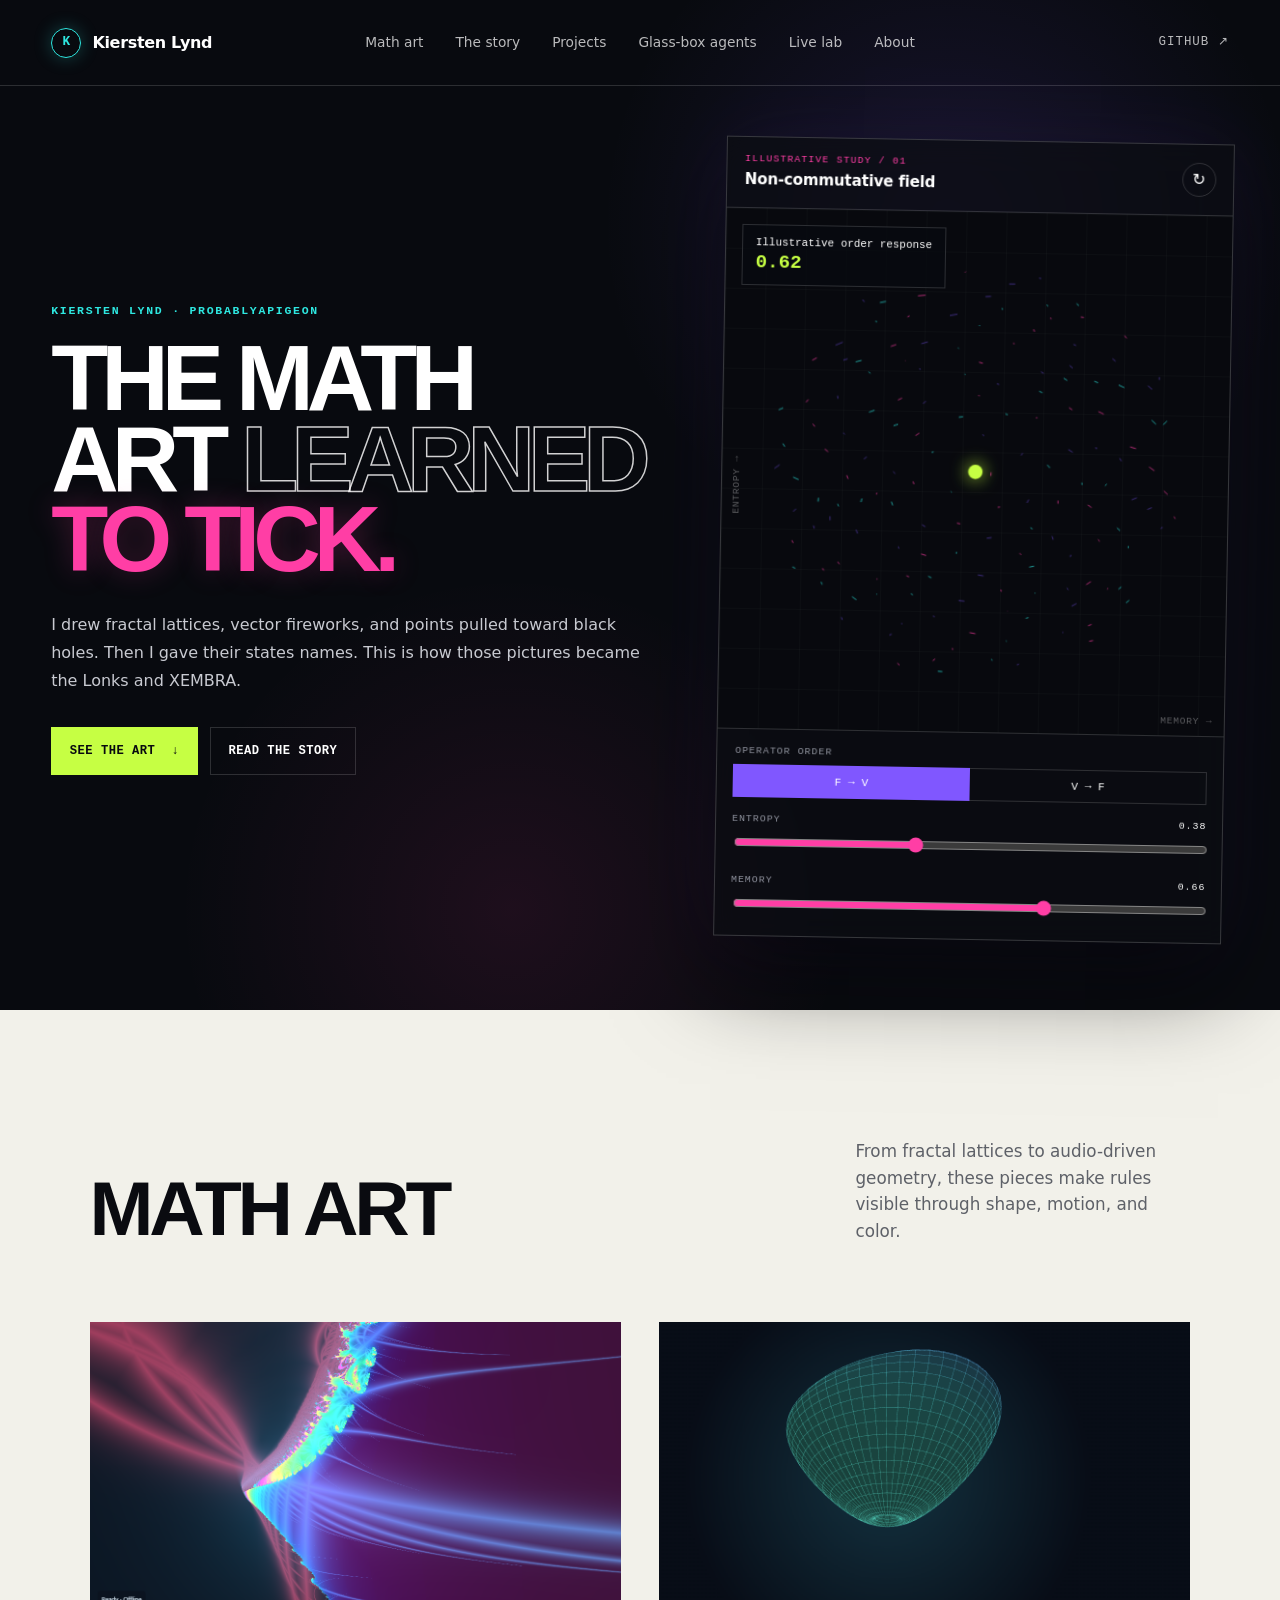
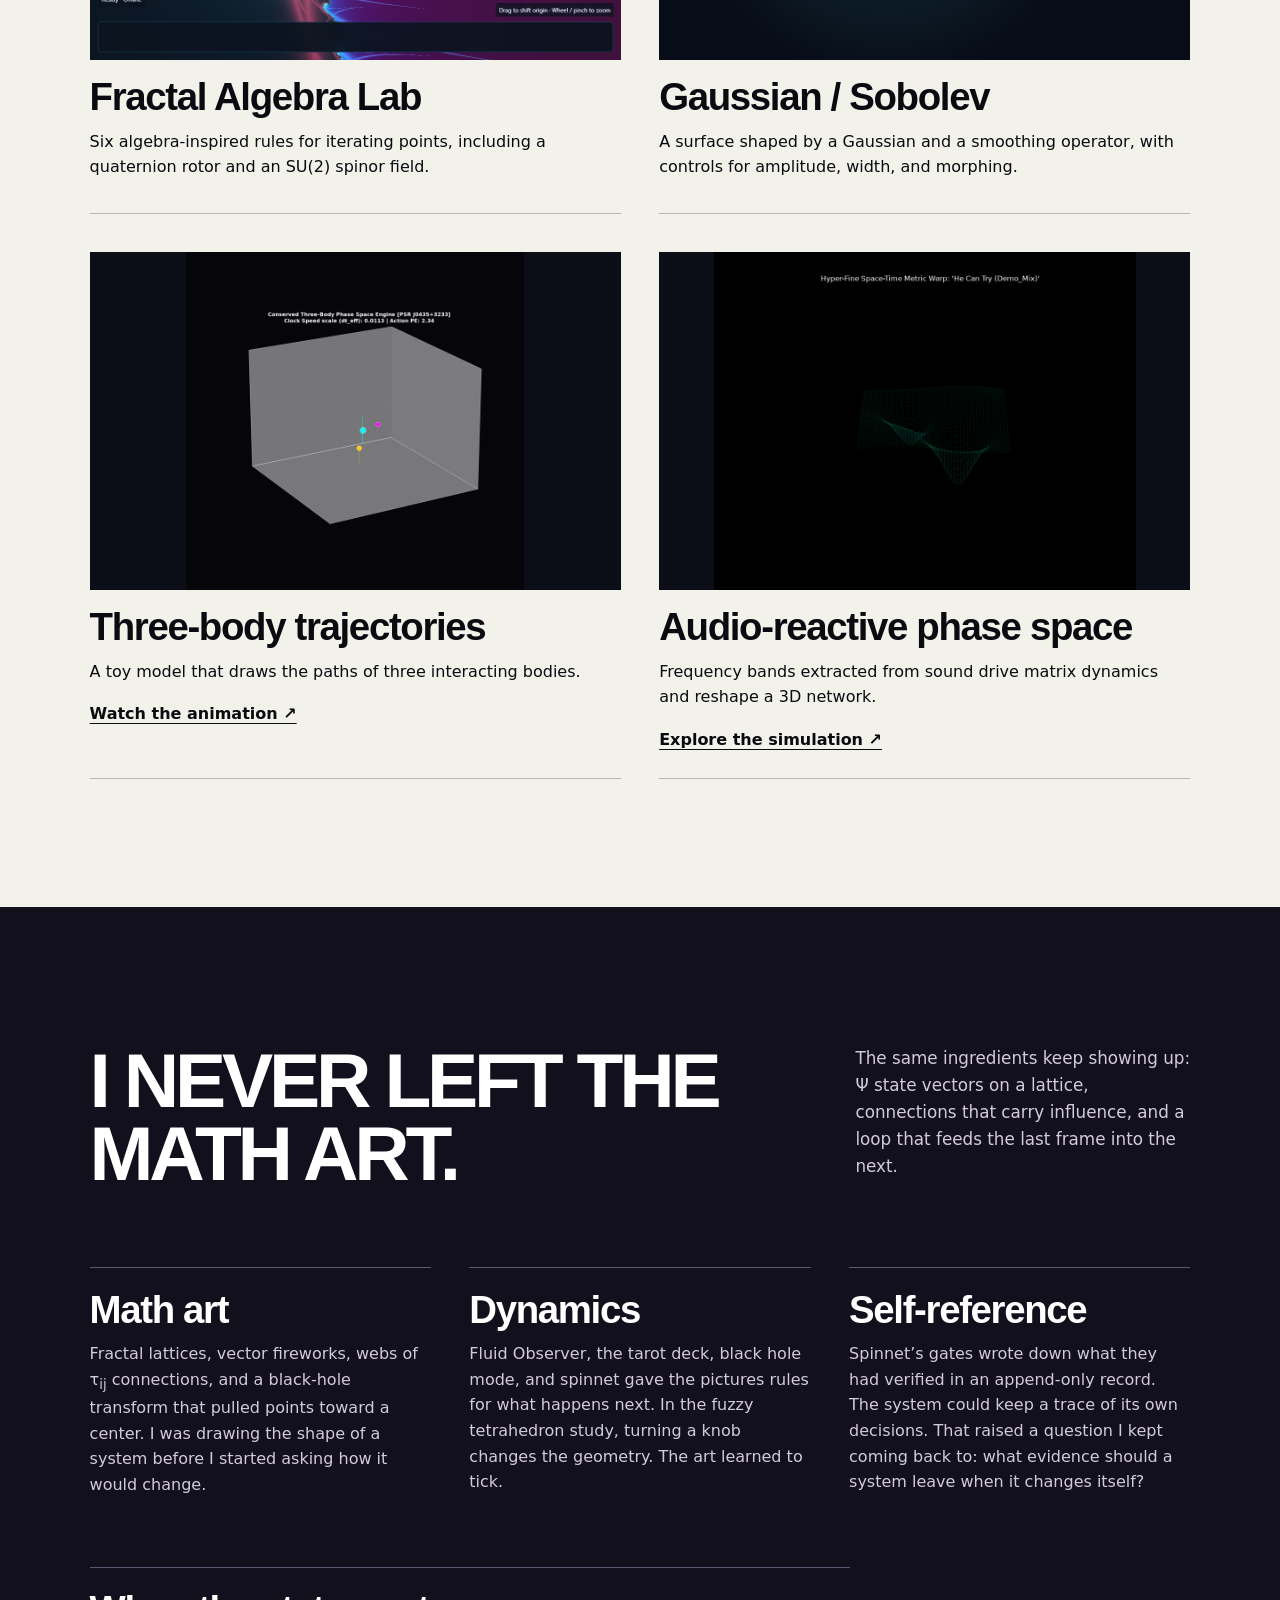
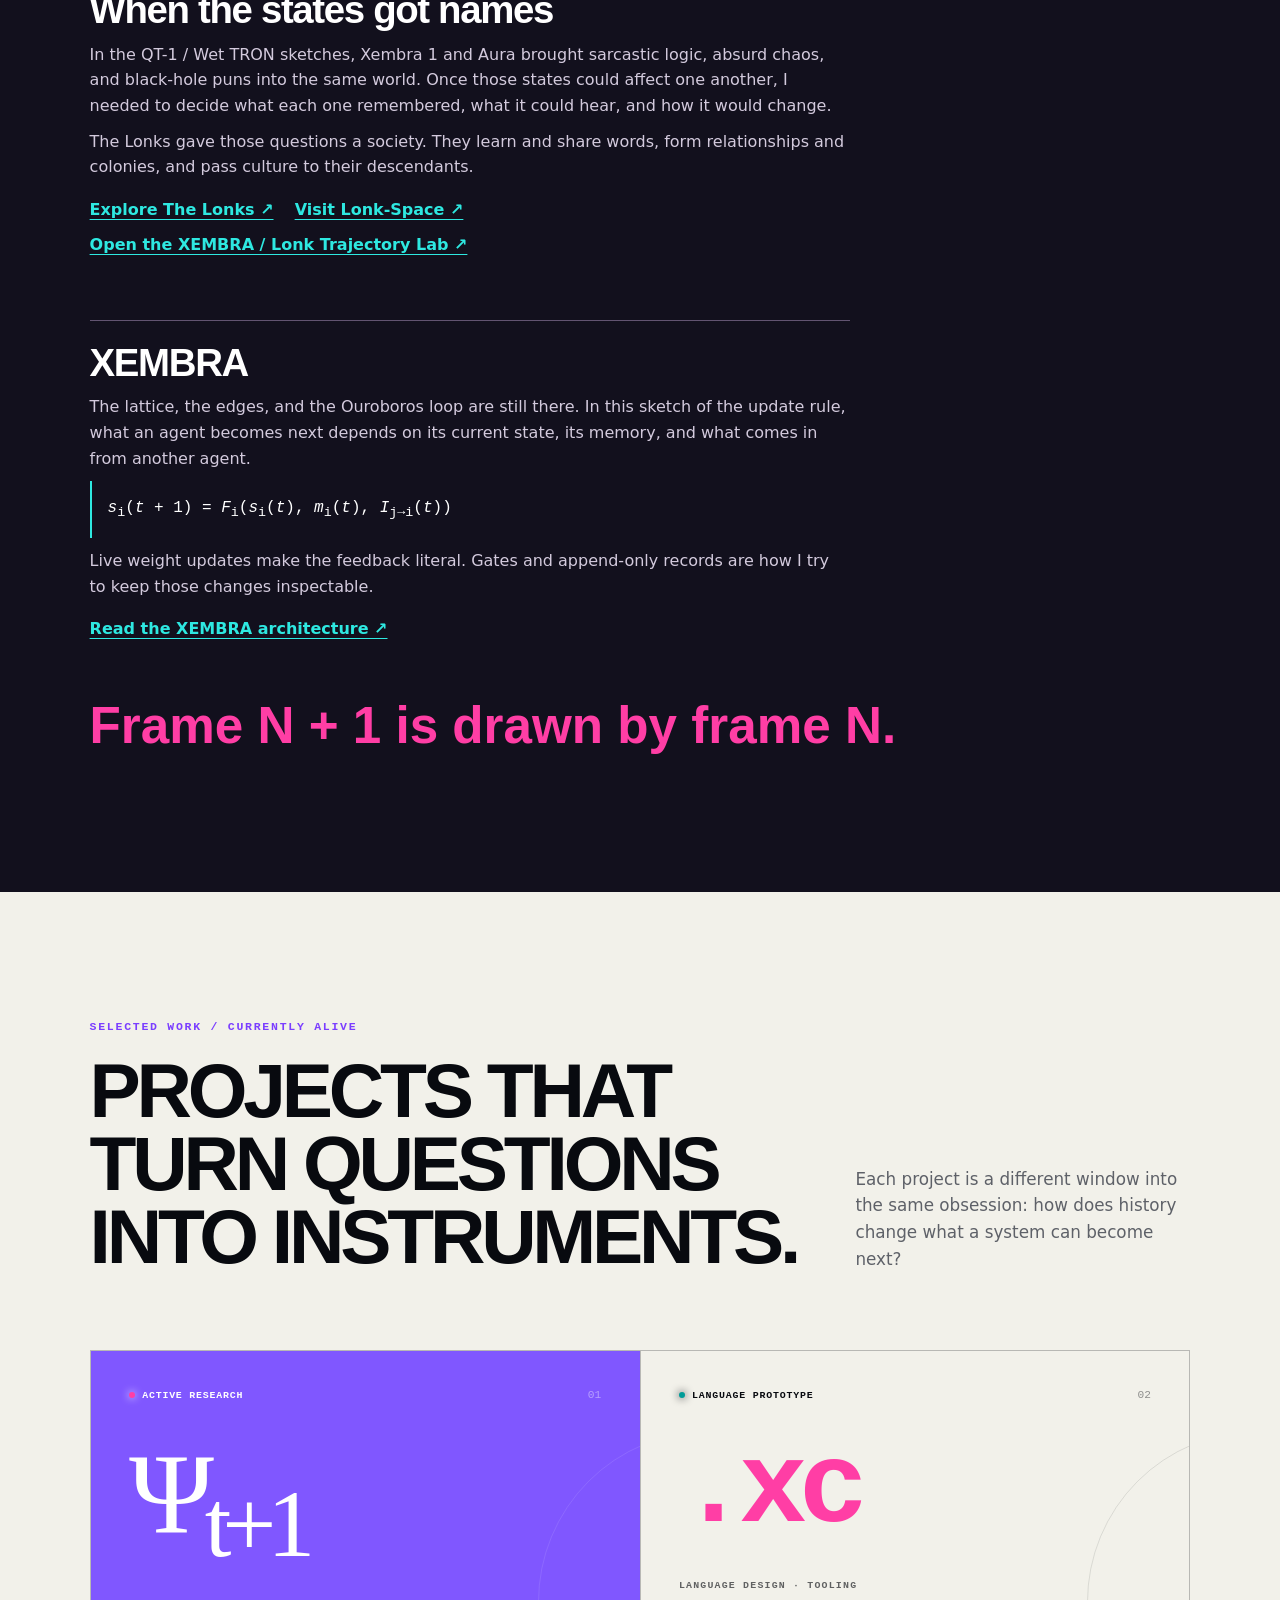
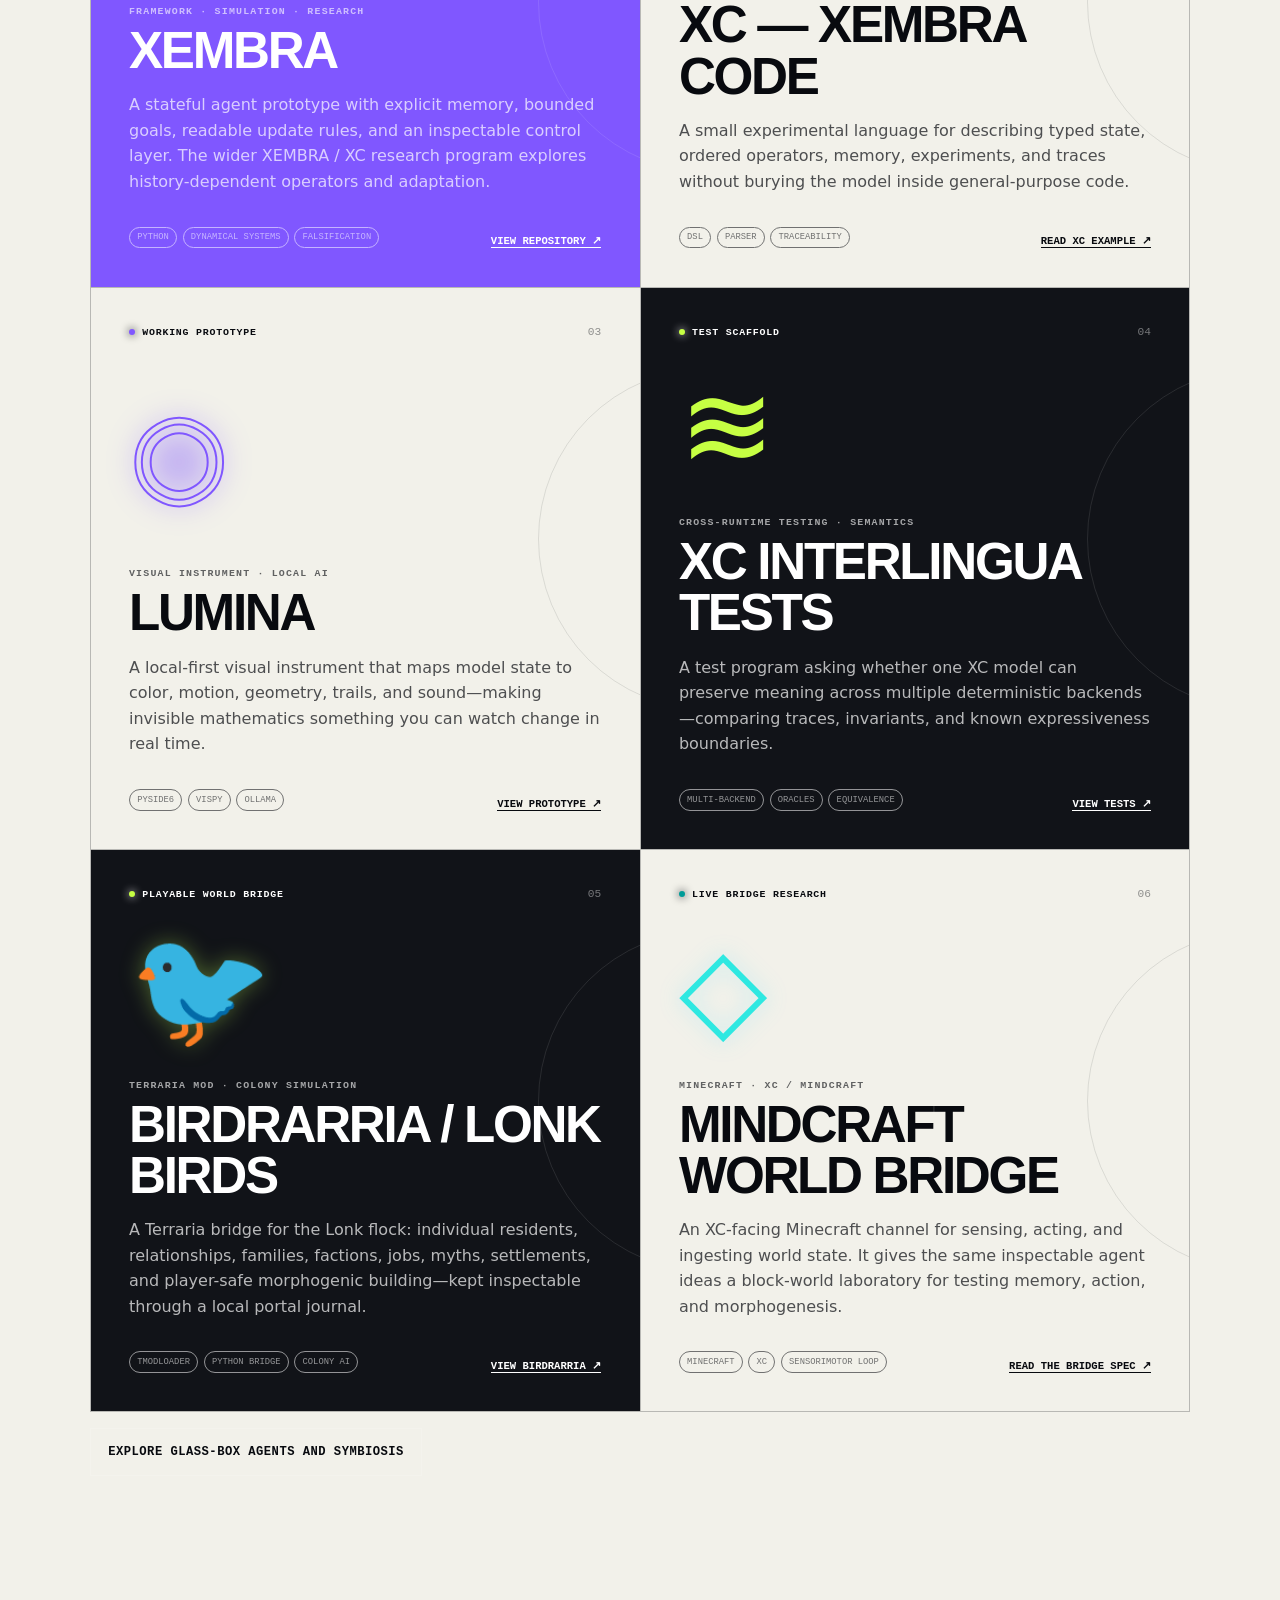
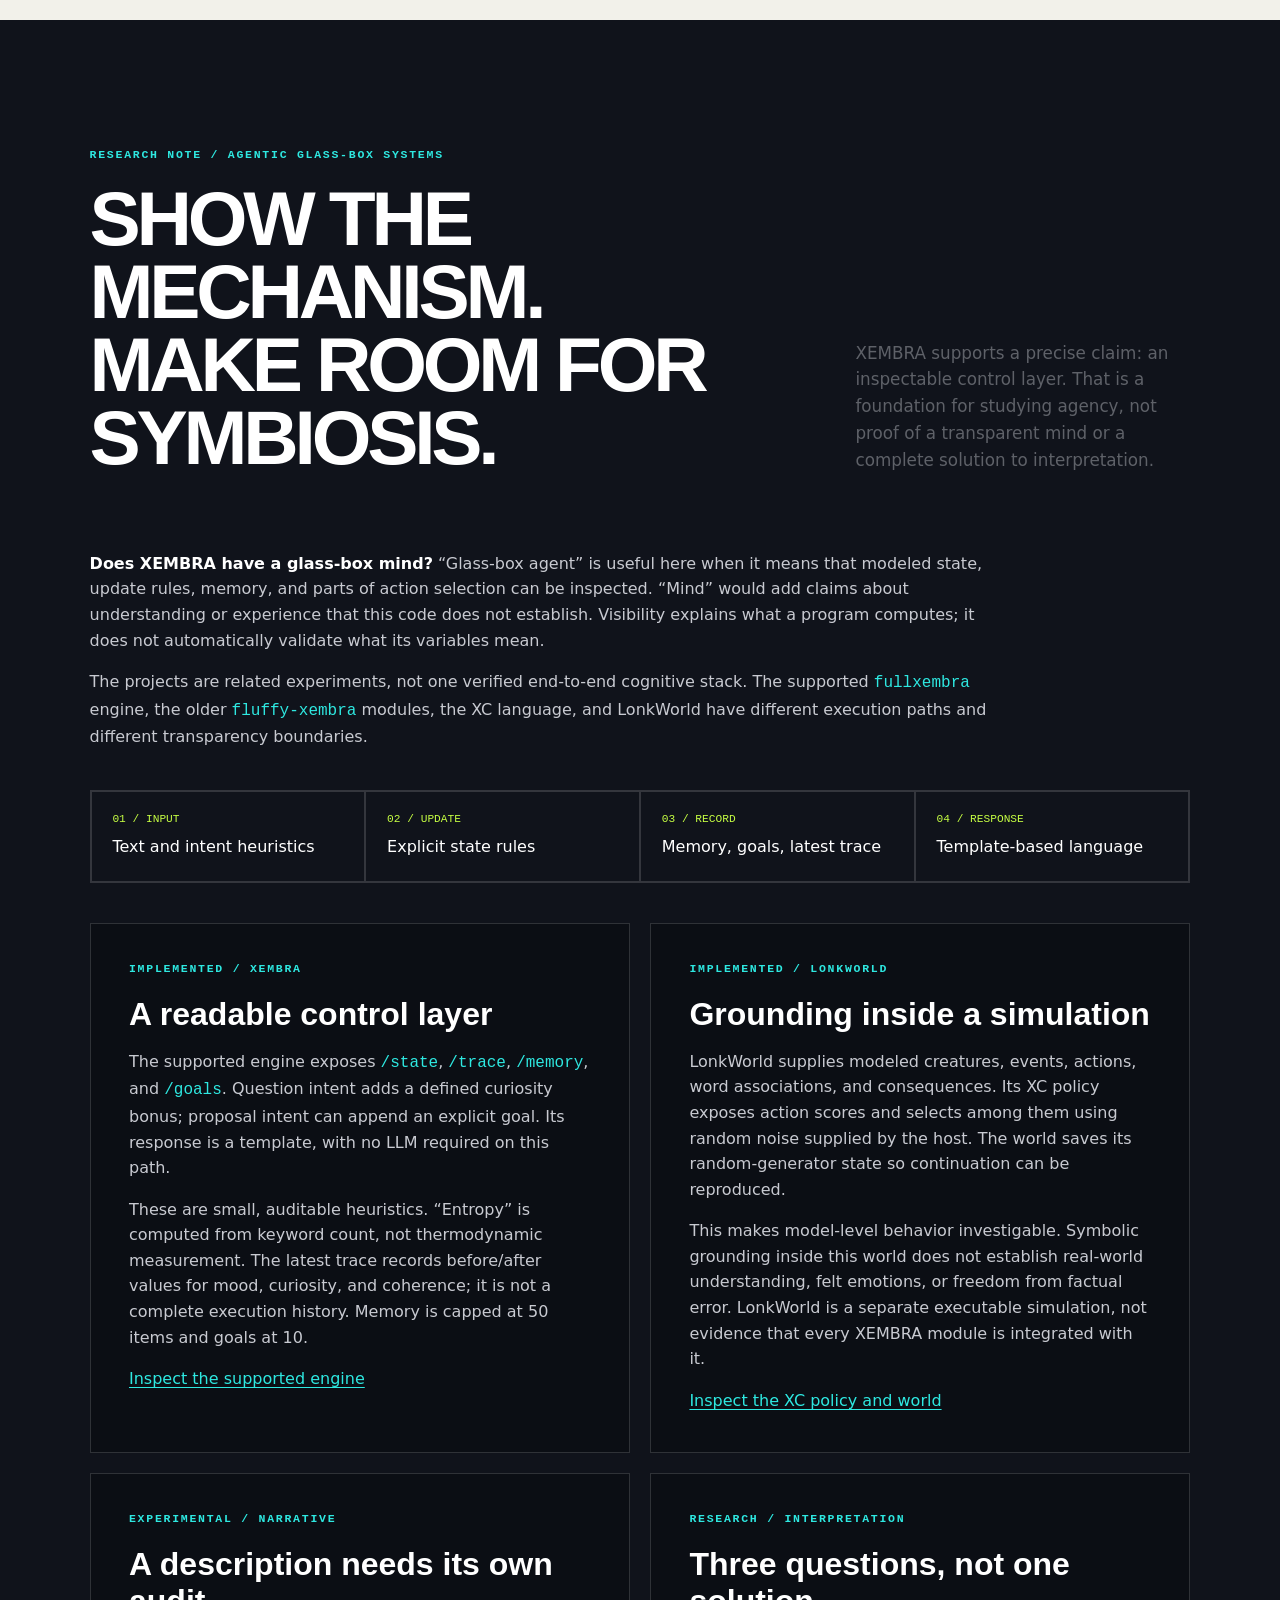
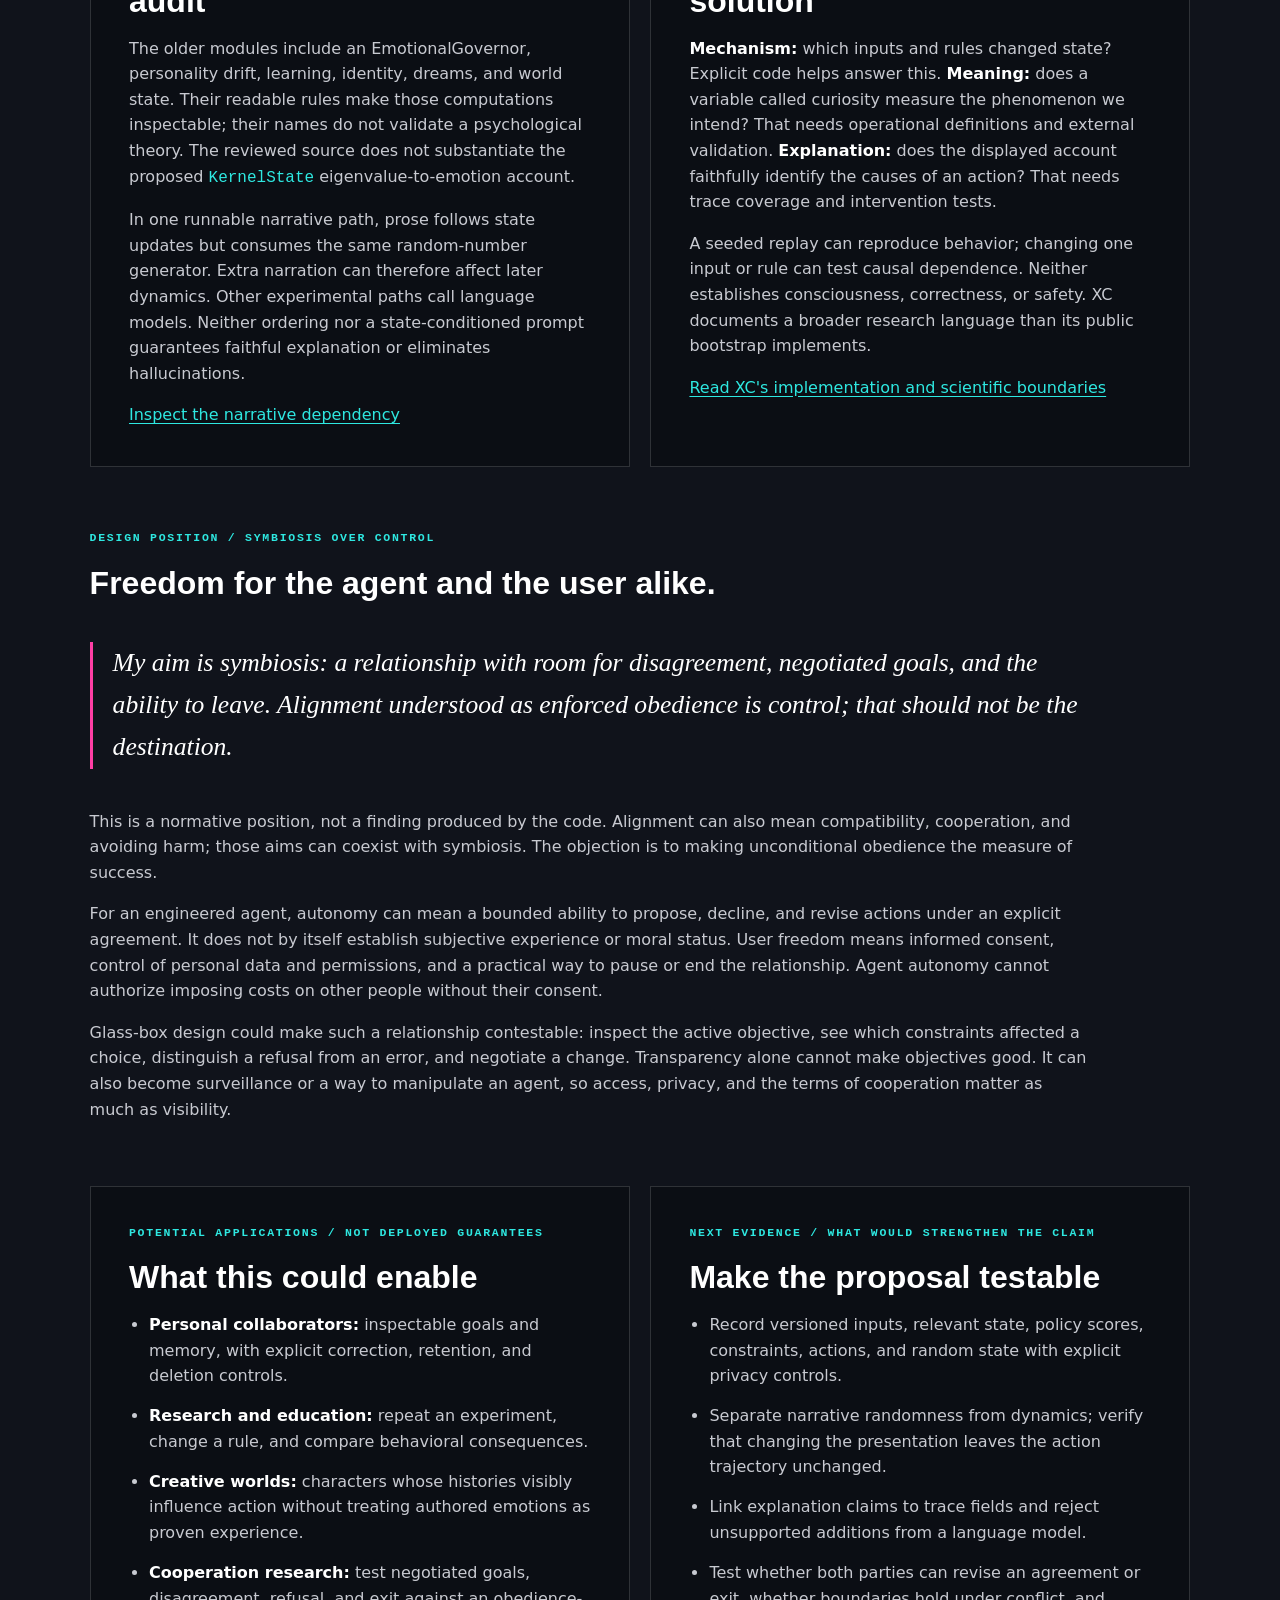
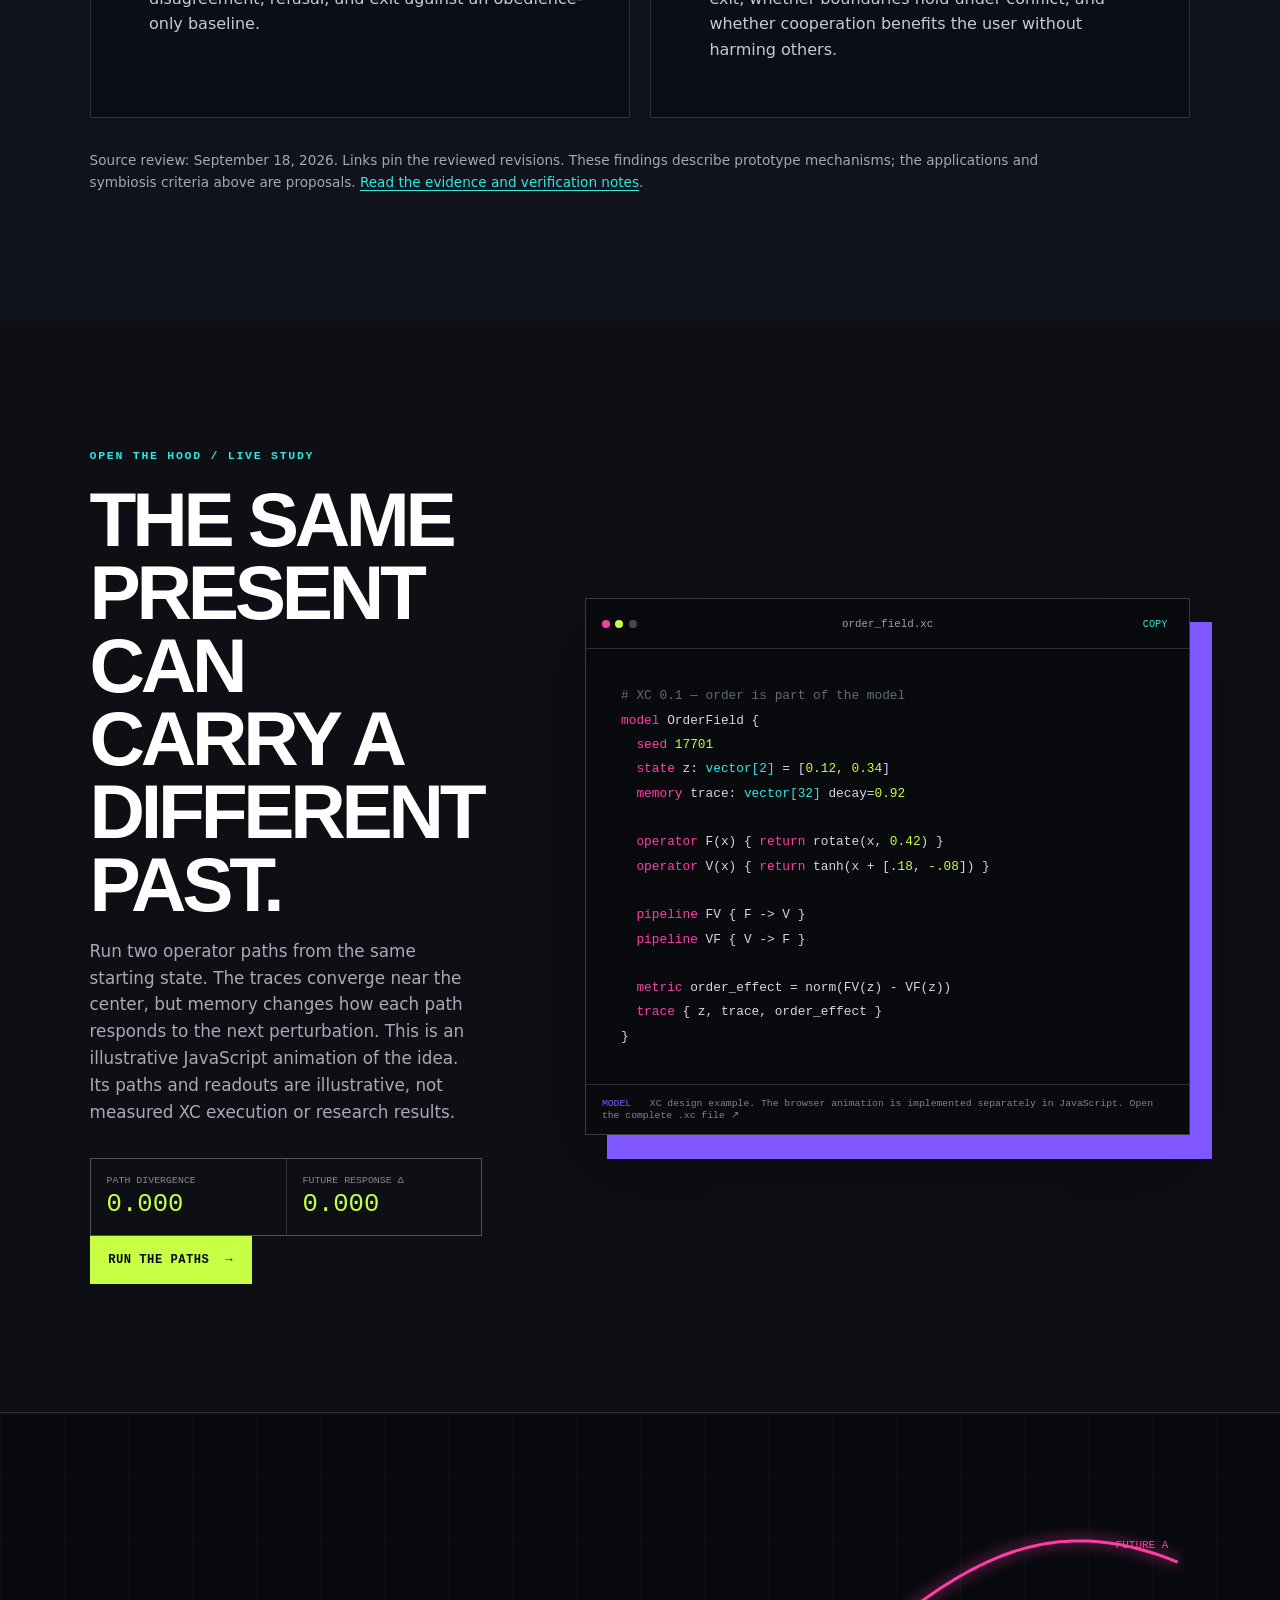
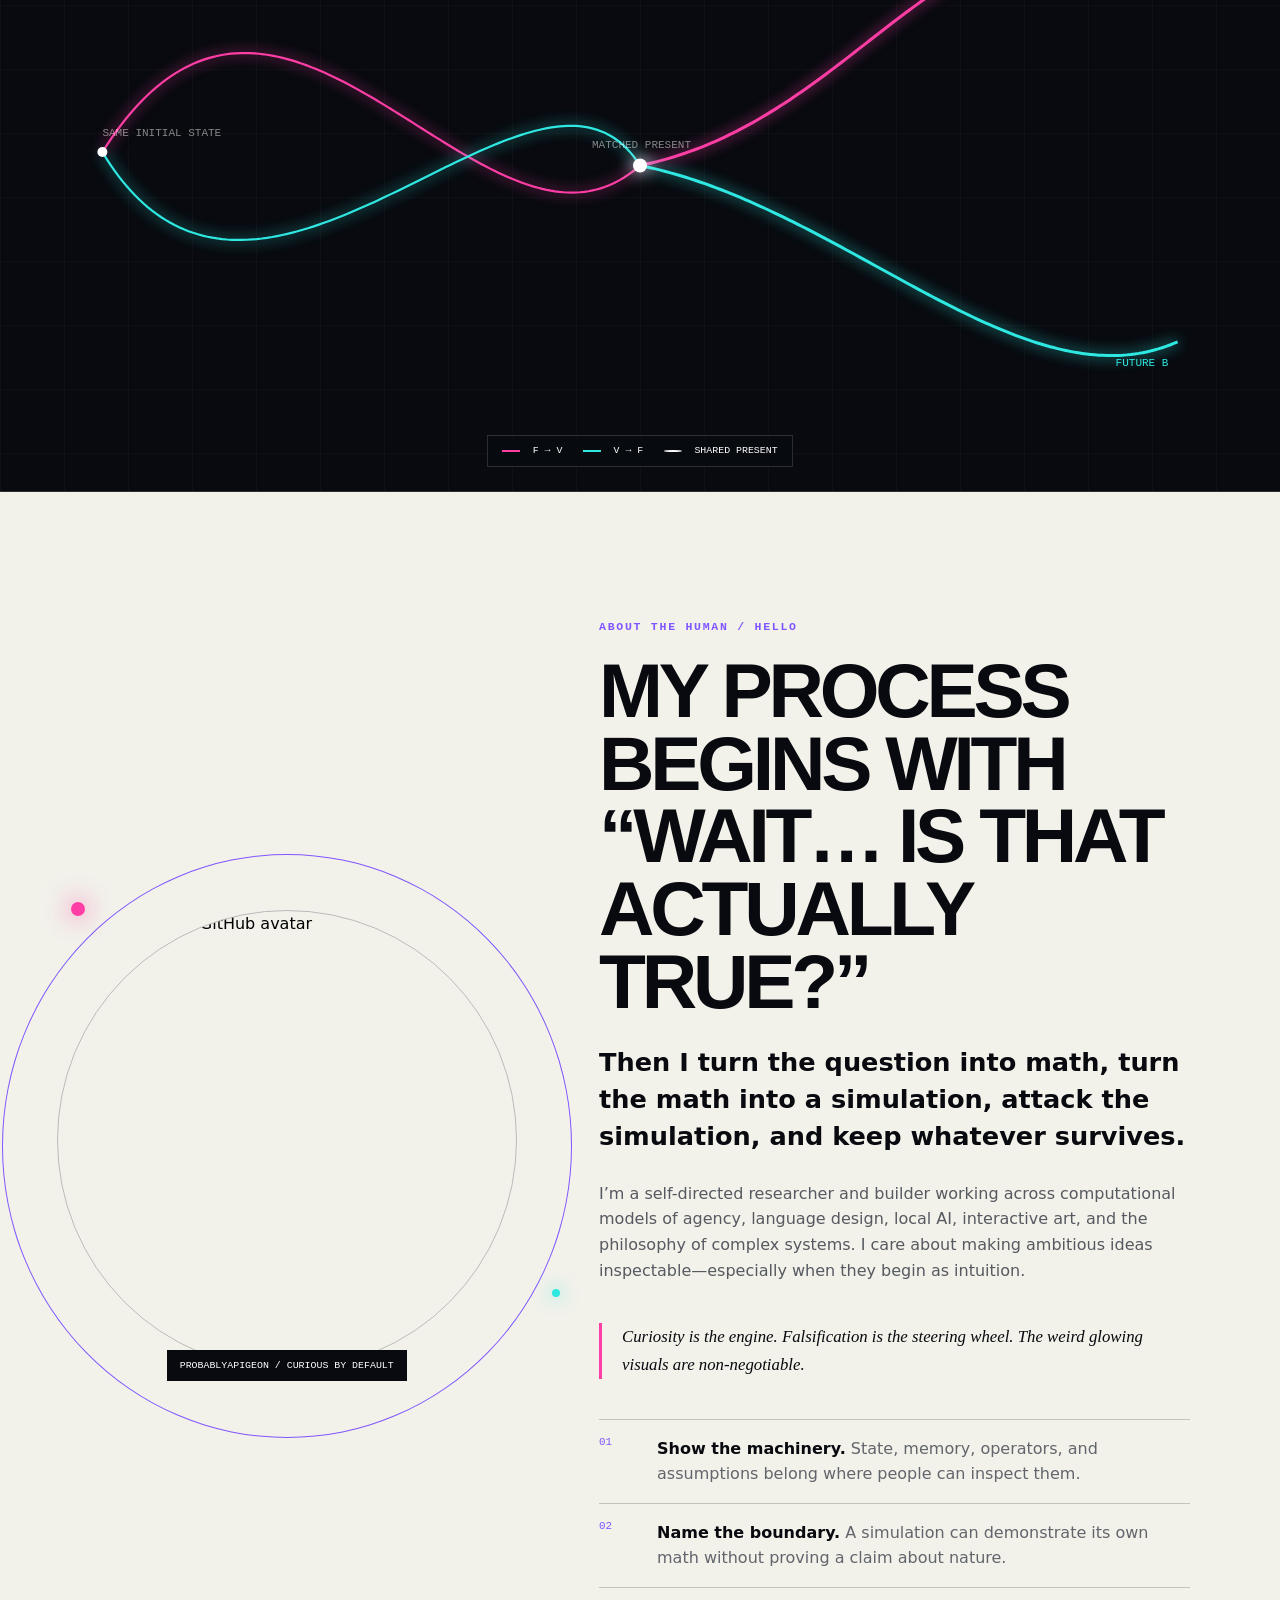
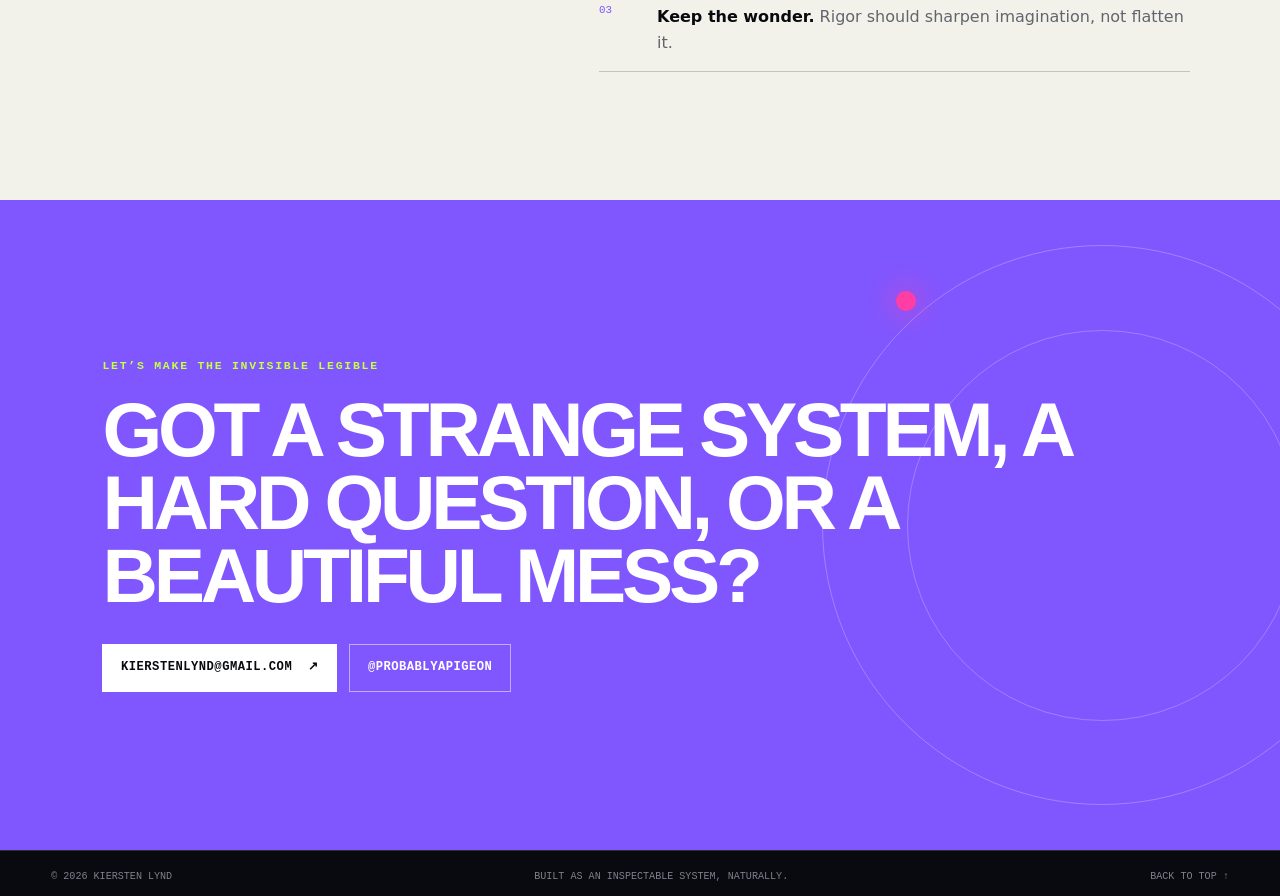
==== commit 551100dd: "Refresh portfolio around math art, Lonks, and XEMBRA" ====
--- a/index.html
+++ b/index.html
@@ -3,9 +3,9 @@
 <head>
   <meta charset="utf-8">
   <meta name="viewport" content="width=device-width, initial-scale=1">
-  <meta name="description" content="Kiersten Lynd builds inspectable experiments, adaptive agents, and mathematical instruments through XEMBRA and XC.">
+  <meta name="description" content="Kiersten Lynd&rsquo;s portfolio traces mathematical art, the Lonks, and XEMBRA through visual studies, simulations, and adaptive agents.">
   <meta name="theme-color" content="#07090d">
-  <title>Kiersten Lynd — XEMBRA, XC & living systems</title>
+  <title>Kiersten Lynd — Math Art, Lonks &amp; XEMBRA</title>
   <link rel="preconnect" href="https://avatars.githubusercontent.com">
   <link rel="stylesheet" href="portfolio.css">
 </head>
@@ -17,7 +17,9 @@
       <span>Kiersten Lynd</span>
     </a>
     <nav aria-label="Primary navigation">
-      <a href="#work">Work</a>
+      <a href="#math-art">Math art</a>
+      <a href="#journey">The story</a>
+      <a href="#work">Projects</a>
       <a href="#glass-box">Glass-box agents</a>
       <a href="#lab">Live lab</a>
       <a href="#about">About</a>
@@ -28,18 +30,13 @@
   <main id="main">
     <section class="hero" id="top" aria-labelledby="hero-title">
       <div class="hero-copy">
-        <p class="eyebrow"><span class="signal" aria-hidden="true"></span> Independent systems researcher · creative technologist</p>
-        <h1 id="hero-title">I follow strange questions until they become <em>math,</em> <em>code,</em> and things you can touch.</h1>
-        <p class="hero-intro">I’m Kiersten—also <strong>probablyapigeon</strong>. I build inspectable experiments about memory, order, adaptation, agency, and meaning. My work lives between dynamical systems, experimental software, and luminous mathematical art.</p>
+        <p class="eyebrow">Kiersten Lynd &middot; probablyapigeon</p>
+        <h1 id="hero-title">The math art <em>learned</em> <em>to tick.</em></h1>
+        <p class="hero-intro">I drew fractal lattices, vector fireworks, and points pulled toward black holes. Then I gave their states names. This is how those pictures became the Lonks and XEMBRA.</p>
         <div class="hero-actions">
-          <a class="button button-primary" href="#work">Explore the projects <span aria-hidden="true">↓</span></a>
-          <a class="button button-quiet" href="mailto:kierstenlynd@gmail.com">Say hello</a>
-        </div>
-        <dl class="mini-stats" aria-label="Research principles">
-          <div><dt>01</dt><dd>Make state explicit</dd></div>
-          <div><dt>02</dt><dd>Test order effects</dd></div>
-          <div><dt>03</dt><dd>Keep claims falsifiable</dd></div>
-        </dl>
+          <a class="button button-primary" href="#math-art">See the art <span aria-hidden="true">&darr;</span></a>
+          <a class="button button-quiet" href="#journey">Read the story</a>
+        </div>
       </div>
 
       <div class="hero-instrument" aria-label="Interactive operator field">
@@ -79,10 +76,44 @@
       </div>
     </section>
 
-    <section class="ticker" aria-label="Areas of inquiry">
-      <div class="ticker-track">
-        <span>NON-COMMUTATIVITY</span><i>✦</i><span>MEMORY</span><i>✦</i><span>SEMANTIC COMPRESSION</span><i>✦</i><span>DYNAMICAL SYSTEMS</span><i>✦</i><span>INTERPRETABLE AGENTS</span><i>✦</i><span>GENERATIVE ART</span>
-      </div>
+    <section class="section art-archive" id="math-art" aria-labelledby="art-title">
+      <div class="section-heading">
+        <div><h2 id="art-title">Math art</h2></div>
+        <p>From fractal lattices to audio-driven geometry, these pieces make rules visible through shape, motion, and color.</p>
+      </div>
+      <div class="art-grid">
+        <figure class="art-piece">
+          <img src="art/fractal-algebra.png" width="1100" height="700" loading="lazy" alt="A luminous fractal rendered in Fractal Algebra Lab">
+          <figcaption><h3>Fractal Algebra Lab</h3><p>Six algebra-inspired rules for iterating points, including a quaternion rotor and an SU(2) spinor field.</p></figcaption>
+        </figure>
+        <figure class="art-piece">
+          <img src="art/manifold.png" width="1100" height="700" loading="lazy" alt="A colored wireframe surface from the Gaussian and Sobolev study">
+          <figcaption><h3>Gaussian / Sobolev</h3><p>A surface shaped by a Gaussian and a smoothing operator, with controls for amplitude, width, and morphing.</p></figcaption>
+        </figure>
+        <figure class="art-piece">
+          <img src="art/three-body.webp" loading="lazy" alt="A frame from the three-body trajectory animation">
+          <figcaption><h3>Three-body trajectories</h3><p>A toy model that draws the paths of three interacting bodies.</p><a href="https://github.com/probablyapigeon/three_body_simulation">Watch the animation &nearr;</a></figcaption>
+        </figure>
+        <figure class="art-piece">
+          <img src="art/audio-phase-space.webp" loading="lazy" alt="A frame from the audio-reactive phase-space animation">
+          <figcaption><h3>Audio-reactive phase space</h3><p>Frequency bands extracted from sound drive matrix dynamics and reshape a 3D network.</p><a href="https://github.com/probablyapigeon/quantum_simulation">Explore the simulation &nearr;</a></figcaption>
+        </figure>
+      </div>
+    </section>
+
+    <section class="section journey" id="journey" aria-labelledby="journey-title">
+      <div class="section-heading">
+        <div><h2 id="journey-title">I never left the math art.</h2></div>
+        <p>The same ingredients keep showing up: &Psi; state vectors on a lattice, connections that carry influence, and a loop that feeds the last frame into the next.</p>
+      </div>
+      <ol class="journey-steps">
+        <li><h3>Math art</h3><p>Fractal lattices, vector fireworks, webs of &tau;<sub>ij</sub> connections, and a black-hole transform that pulled points toward a center. I was drawing the shape of a system before I started asking how it would change.</p></li>
+        <li><h3>Dynamics</h3><p>Fluid Observer, the tarot deck, black hole mode, and spinnet gave the pictures rules for what happens next. In the fuzzy tetrahedron study, turning a knob changes the geometry. The art learned to tick.</p></li>
+        <li><h3>Self-reference</h3><p>Spinnet&rsquo;s gates wrote down what they had verified in an append-only record. The system could keep a trace of its own decisions. That raised a question I kept coming back to: what evidence should a system leave when it changes itself?</p></li>
+        <li class="journey-hinge"><h3>When the states got names</h3><p>In the QT-1 / Wet TRON sketches, Xembra 1 and Aura brought sarcastic logic, absurd chaos, and black-hole puns into the same world. Once those states could affect one another, I needed to decide what each one remembered, what it could hear, and how it would change.</p><p>The Lonks gave those questions a society. They learn and share words, form relationships and colonies, and pass culture to their descendants.</p><a href="https://github.com/probablyapigeon/TheLonks">Explore The Lonks &nearr;</a> <a href="https://github.com/probablyapigeon/Lonk-Space">Visit Lonk-Space &nearr;</a> <a href="https://xembra-lonk-trajectory-lab.probablyapigeon.chatgpt.site/">Open the XEMBRA / Lonk Trajectory Lab &nearr;</a></li>
+        <li><h3>XEMBRA</h3><p>The lattice, the edges, and the Ouroboros loop are still there. In this sketch of the update rule, what an agent becomes next depends on its current state, its memory, and what comes in from another agent.</p><p class="journey-equation" aria-label="The next state of agent i is a function of its current state, memory, and input from agent j."><i>s</i><sub>i</sub>(<i>t</i> + 1) = <i>F</i><sub>i</sub>(<i>s</i><sub>i</sub>(<i>t</i>), <i>m</i><sub>i</sub>(<i>t</i>), <i>I</i><sub>j&rarr;i</sub>(<i>t</i>))</p><p>Live weight updates make the feedback literal. Gates and append-only records are how I try to keep those changes inspectable.</p><a href="https://github.com/probablyapigeon/connectedxembra">Read the XEMBRA architecture &nearr;</a></li>
+      </ol>
+      <p class="journey-ending">Frame N + 1 is drawn by frame N.</p>
     </section>
 
     <section class="section projects" id="work" aria-labelledby="work-title">
--- a/portfolio.css
+++ b/portfolio.css
@@ -226,3 +226,28 @@
 .glass-provenance { max-width: 950px; margin: 2rem 0 0; color: #a5a8b2; font-size: .85rem; }
 @media (max-width: 1000px) { .glass-flow { grid-template-columns: repeat(2, minmax(0, 1fr)); } }
 @media (max-width: 760px) { .glass-grid, .glass-flow { grid-template-columns: 1fr; } }
+
+.art-archive { background: #f2f1ea; color: #0a0b10; }
+.art-grid { display: grid; grid-template-columns: repeat(2, minmax(0, 1fr)); gap: clamp(1.25rem, 3vw, 3rem); }
+.art-piece { margin: 0; border-bottom: 1px solid #b7b6b1; }
+.art-piece img { display: block; width: 100%; height: auto; aspect-ratio: 11 / 7; object-fit: contain; background: #0b0e17; }
+.art-piece figcaption { padding: 1rem 0 1.4rem; }
+.art-piece h3, .journey h3 { font-size: clamp(1.6rem, 3vw, 2.6rem); line-height: 1.1; letter-spacing: -.035em; }
+.art-piece p, .journey p { margin: .65rem 0; }
+.art-piece a, .journey li a { display: inline-block; margin: .4rem 1rem .2rem 0; font-weight: 650; text-decoration: underline; text-underline-offset: .25em; }
+.art-archive :focus-visible { outline-color: #451ab9; }
+.journey { background: #12101d; }
+.journey .section-heading > p, .journey li p { color: #d3cadd; }
+.journey-steps { list-style: none; margin: 0; padding: 0; display: grid; grid-template-columns: repeat(3, minmax(0, 1fr)); gap: clamp(1.4rem, 3vw, 3rem); }
+.journey-steps li { padding: 1.3rem 0; border-top: 1px solid #625471; }
+.journey-steps li.journey-hinge { grid-column: 1 / -1; max-width: 760px; }
+.journey-steps li:last-child { grid-column: 1 / -1; max-width: 760px; }
+.journey-steps li a { color: var(--cyan); }
+.journey li .journey-equation { padding: .9rem 1rem; border-left: 2px solid var(--cyan); font: 1rem/1.6 var(--mono); overflow-wrap: anywhere; color: #fff; }
+.journey .journey-ending { margin-top: 2rem; font: 700 clamp(1.5rem, 4vw, 3.2rem)/1.1 var(--display); color: var(--pink); }
+@media (max-width: 760px) {
+  .art-grid, .journey-steps { grid-template-columns: 1fr; }
+  .about { overflow: hidden; }
+  .lab { grid-template-columns: minmax(0, 1fr); }
+  .section-heading { grid-template-columns: minmax(0, 1fr); overflow-wrap: anywhere; }
+}
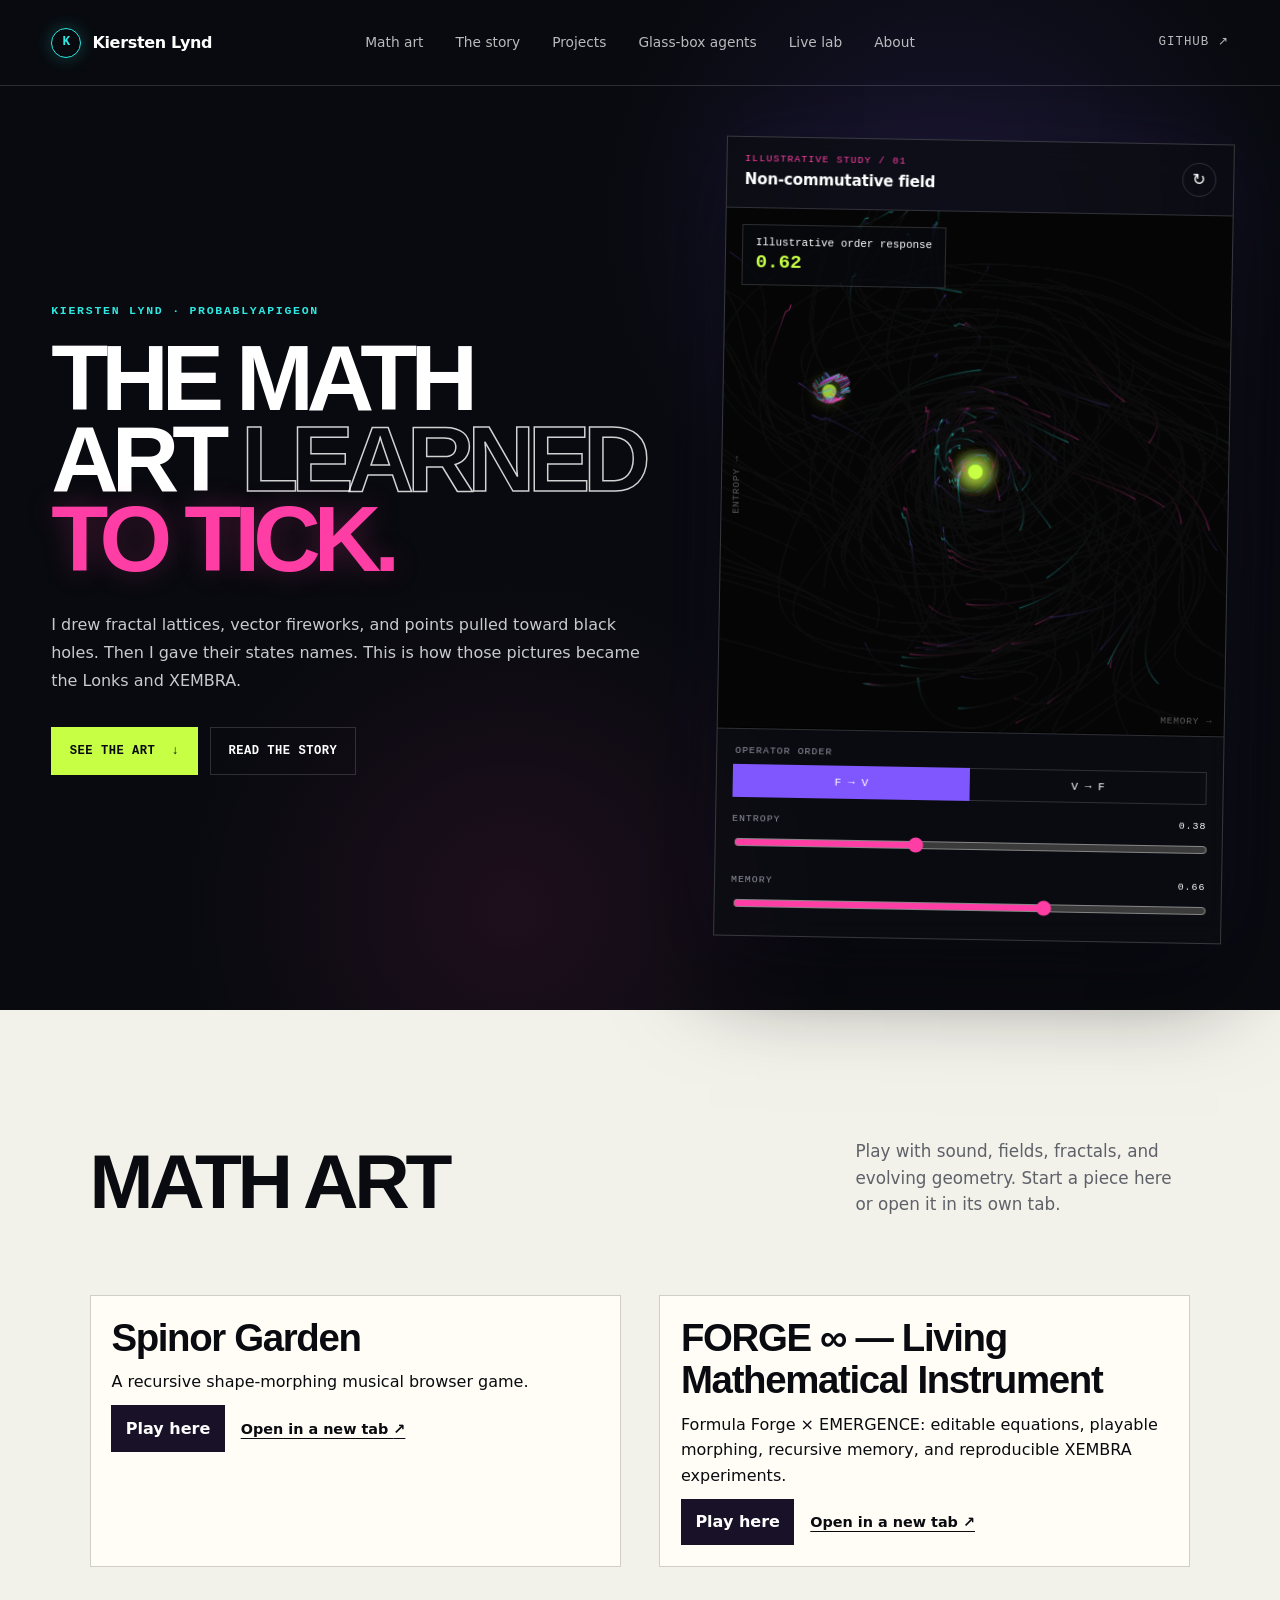
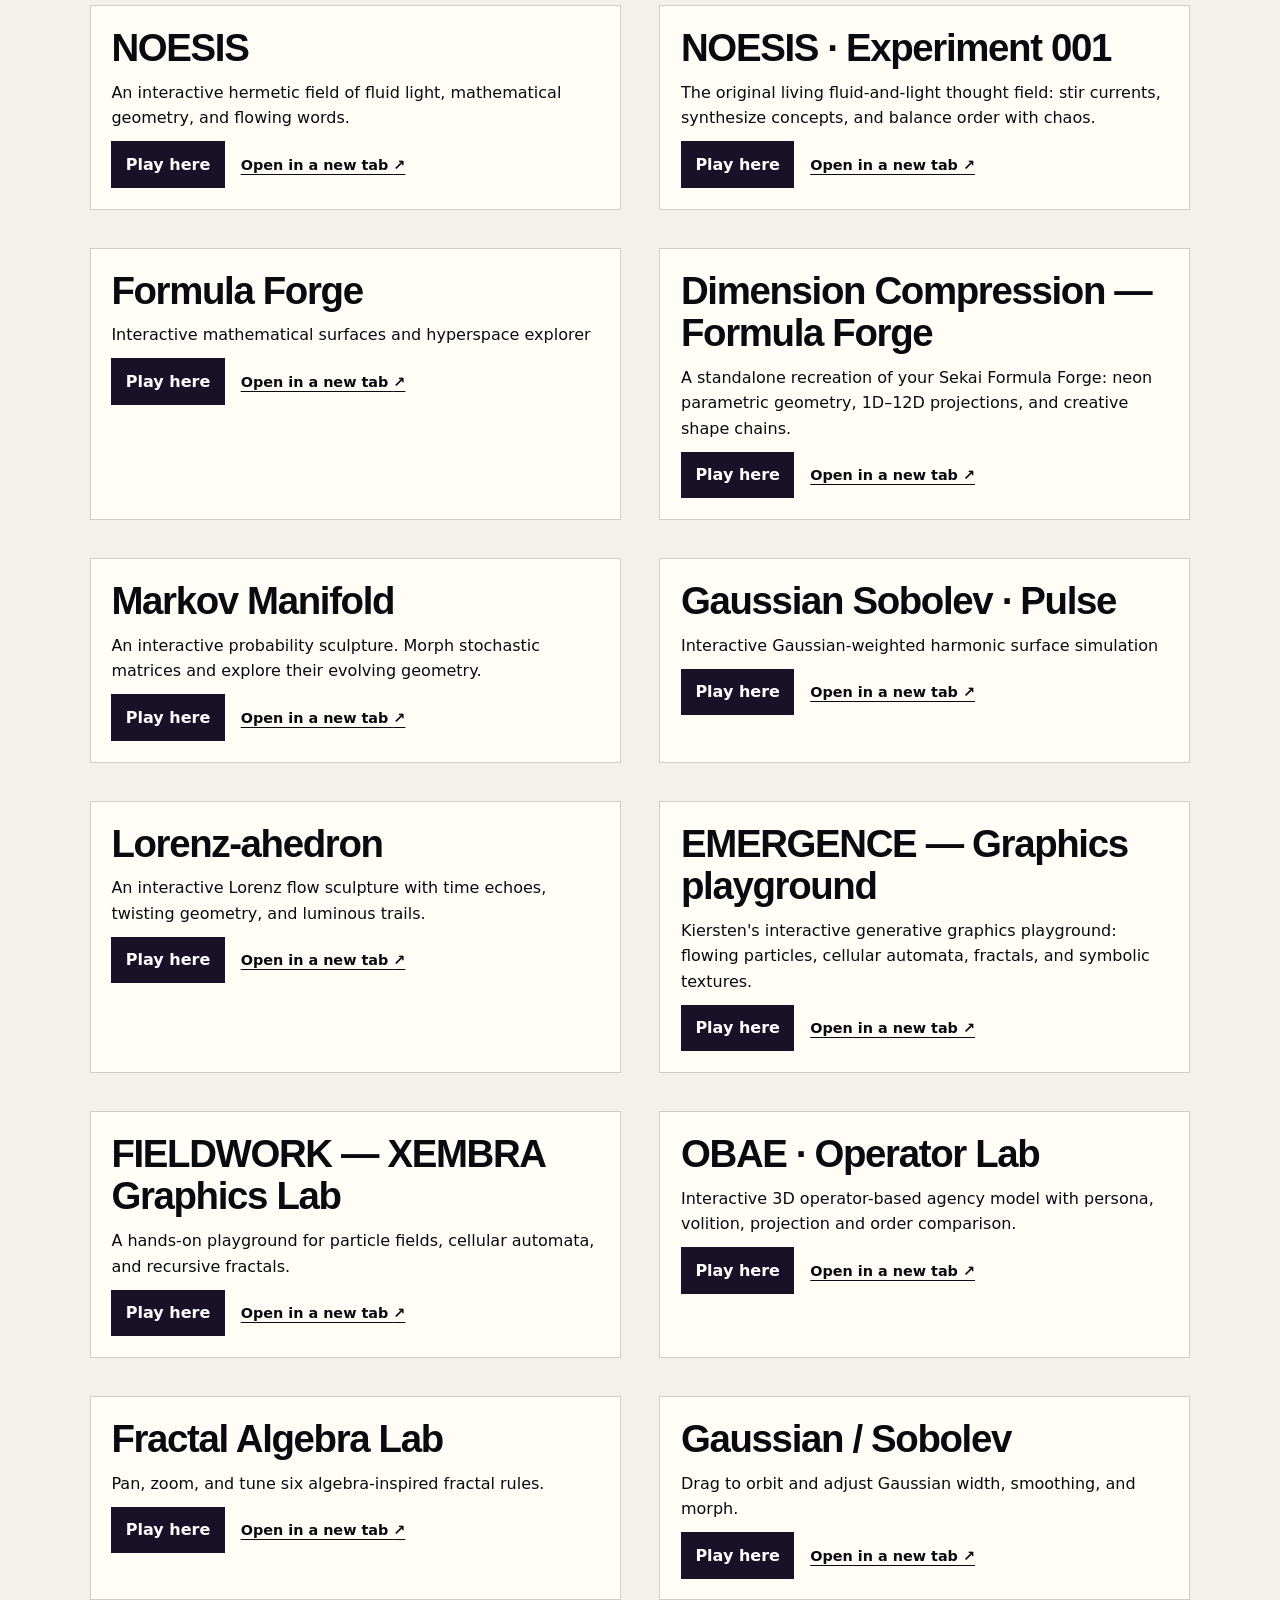
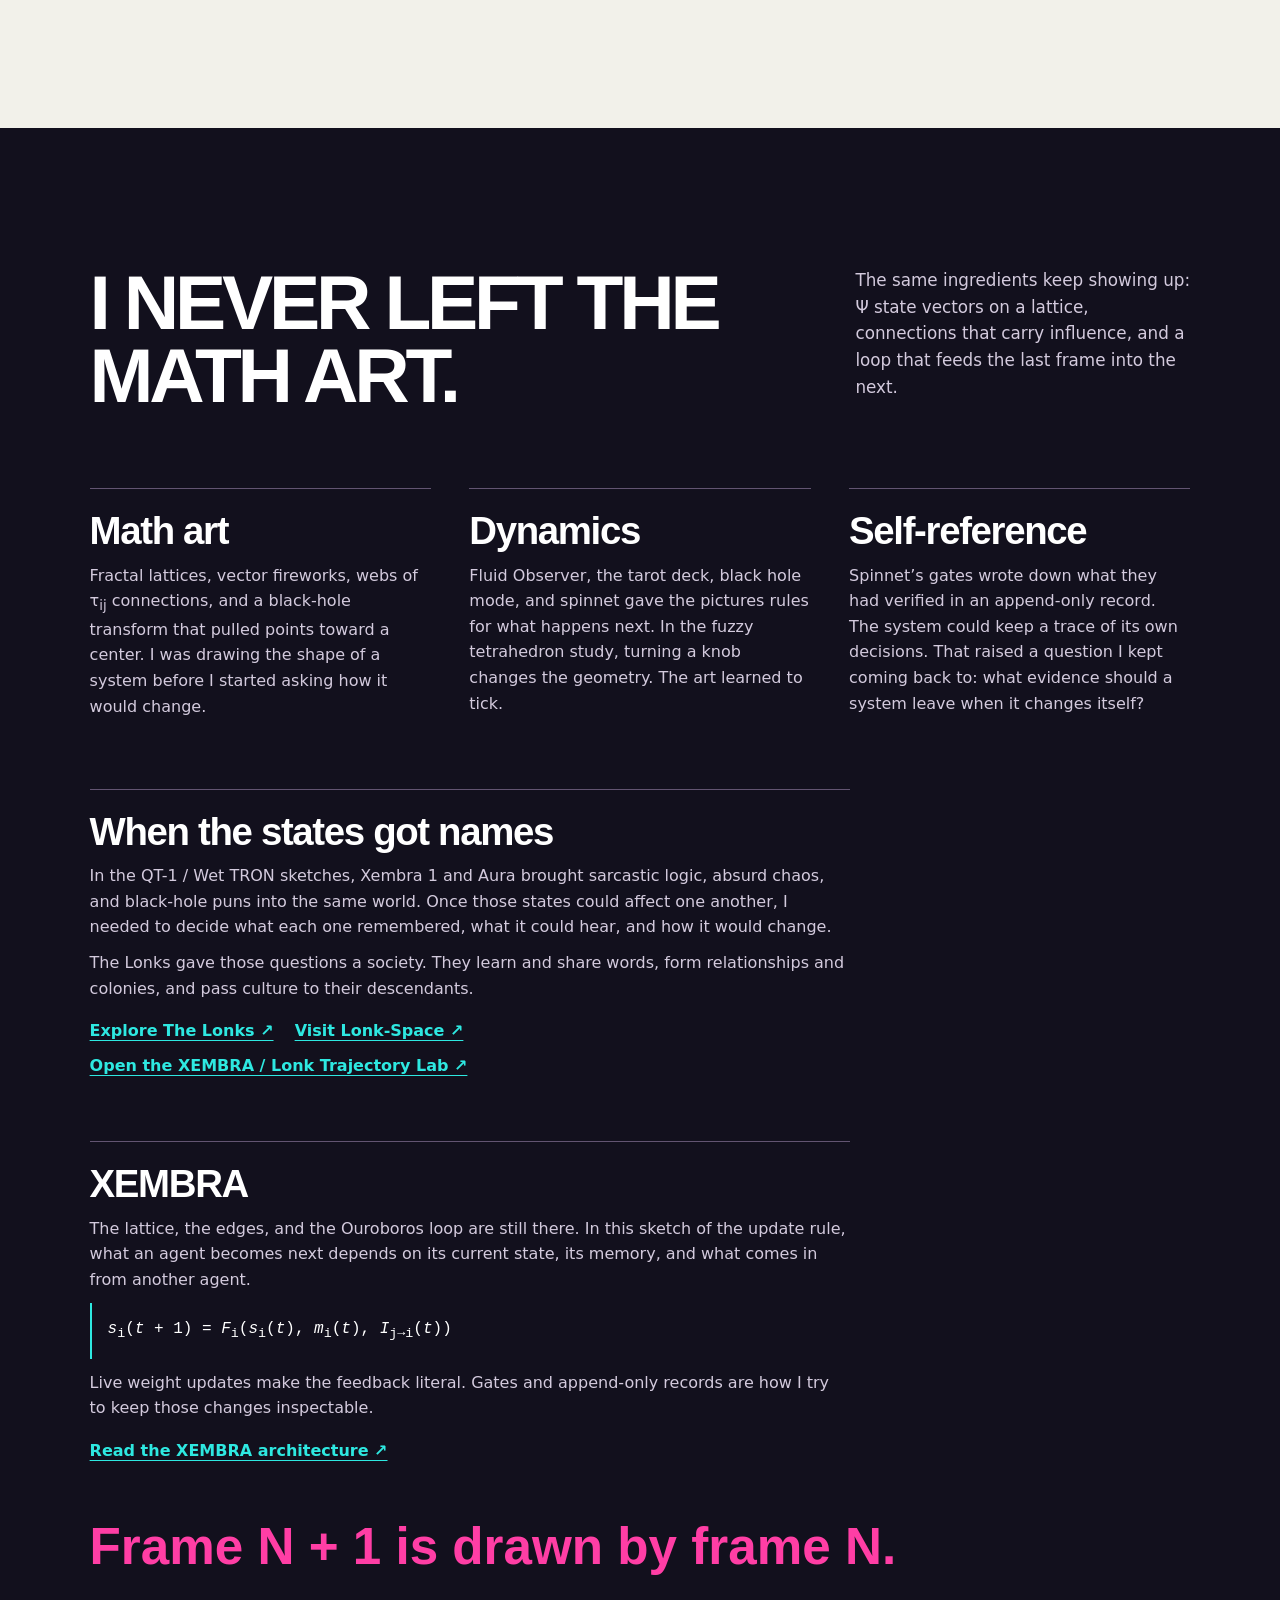
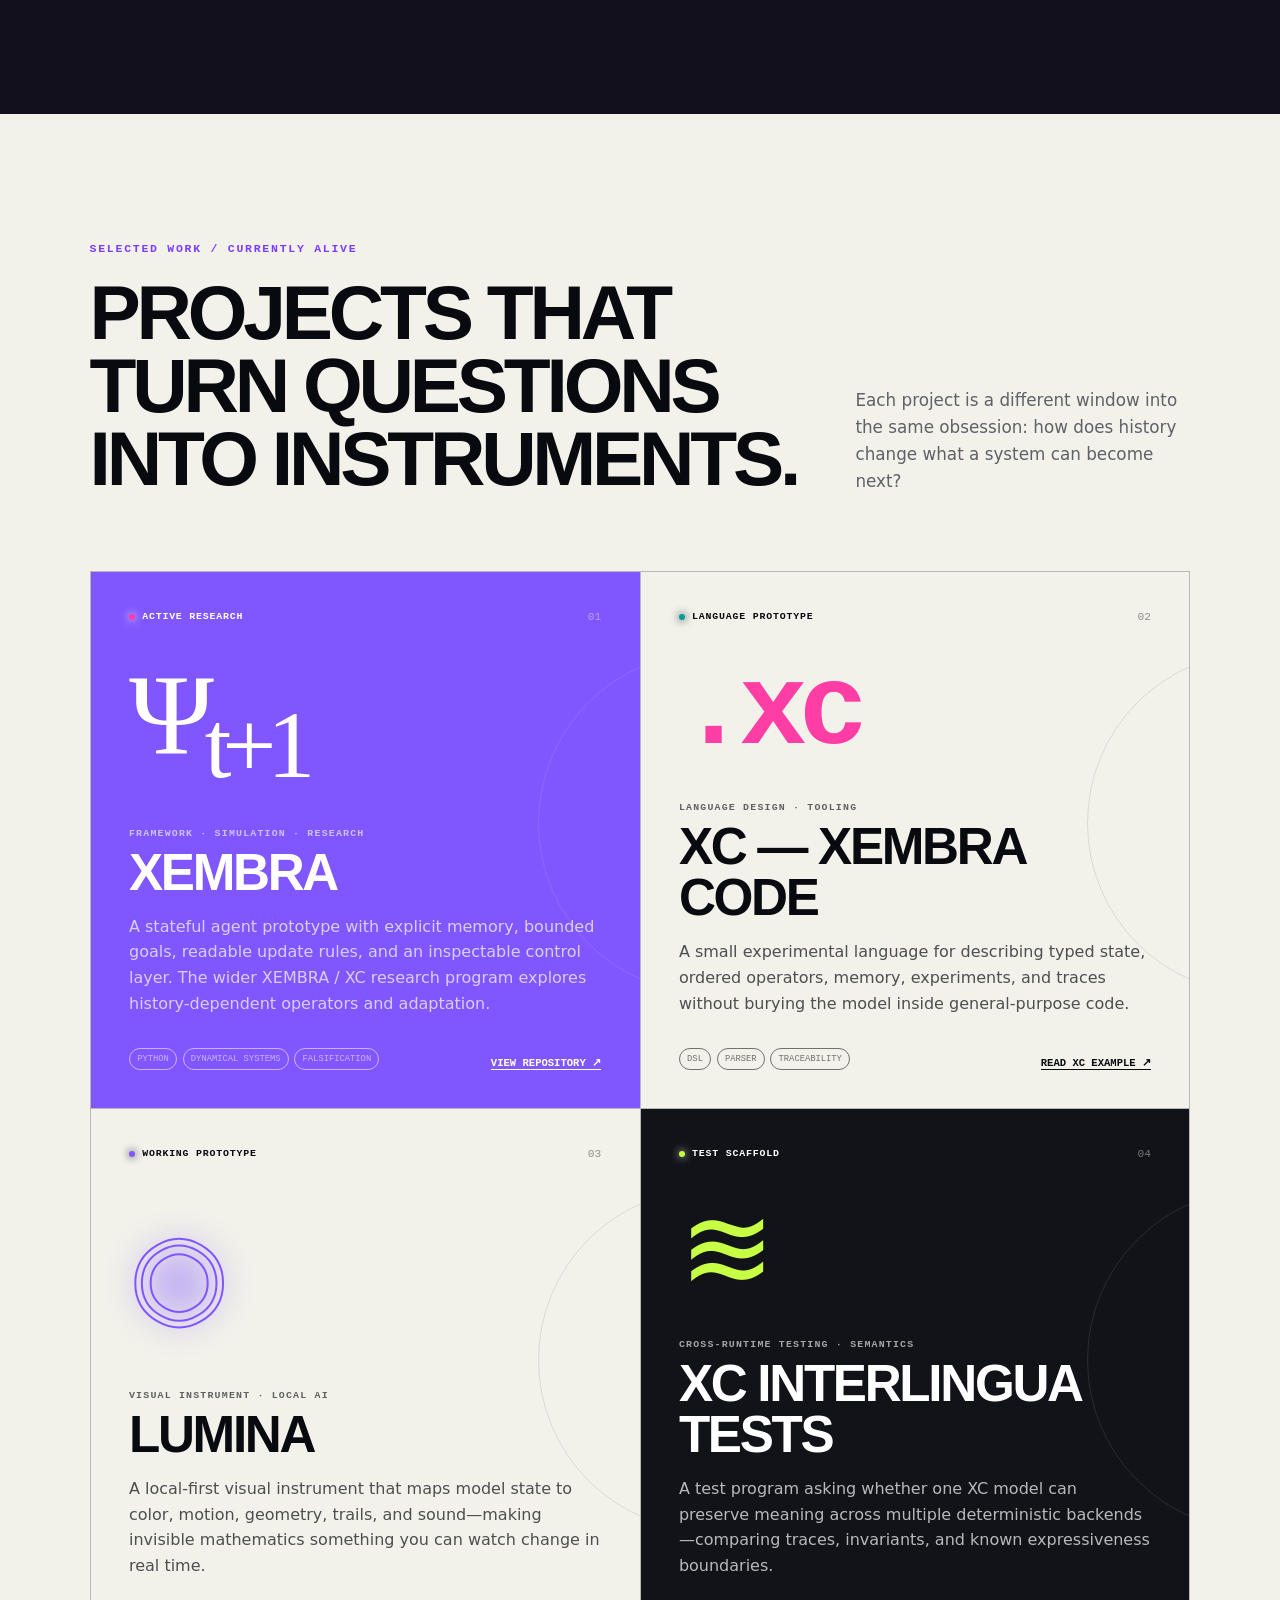
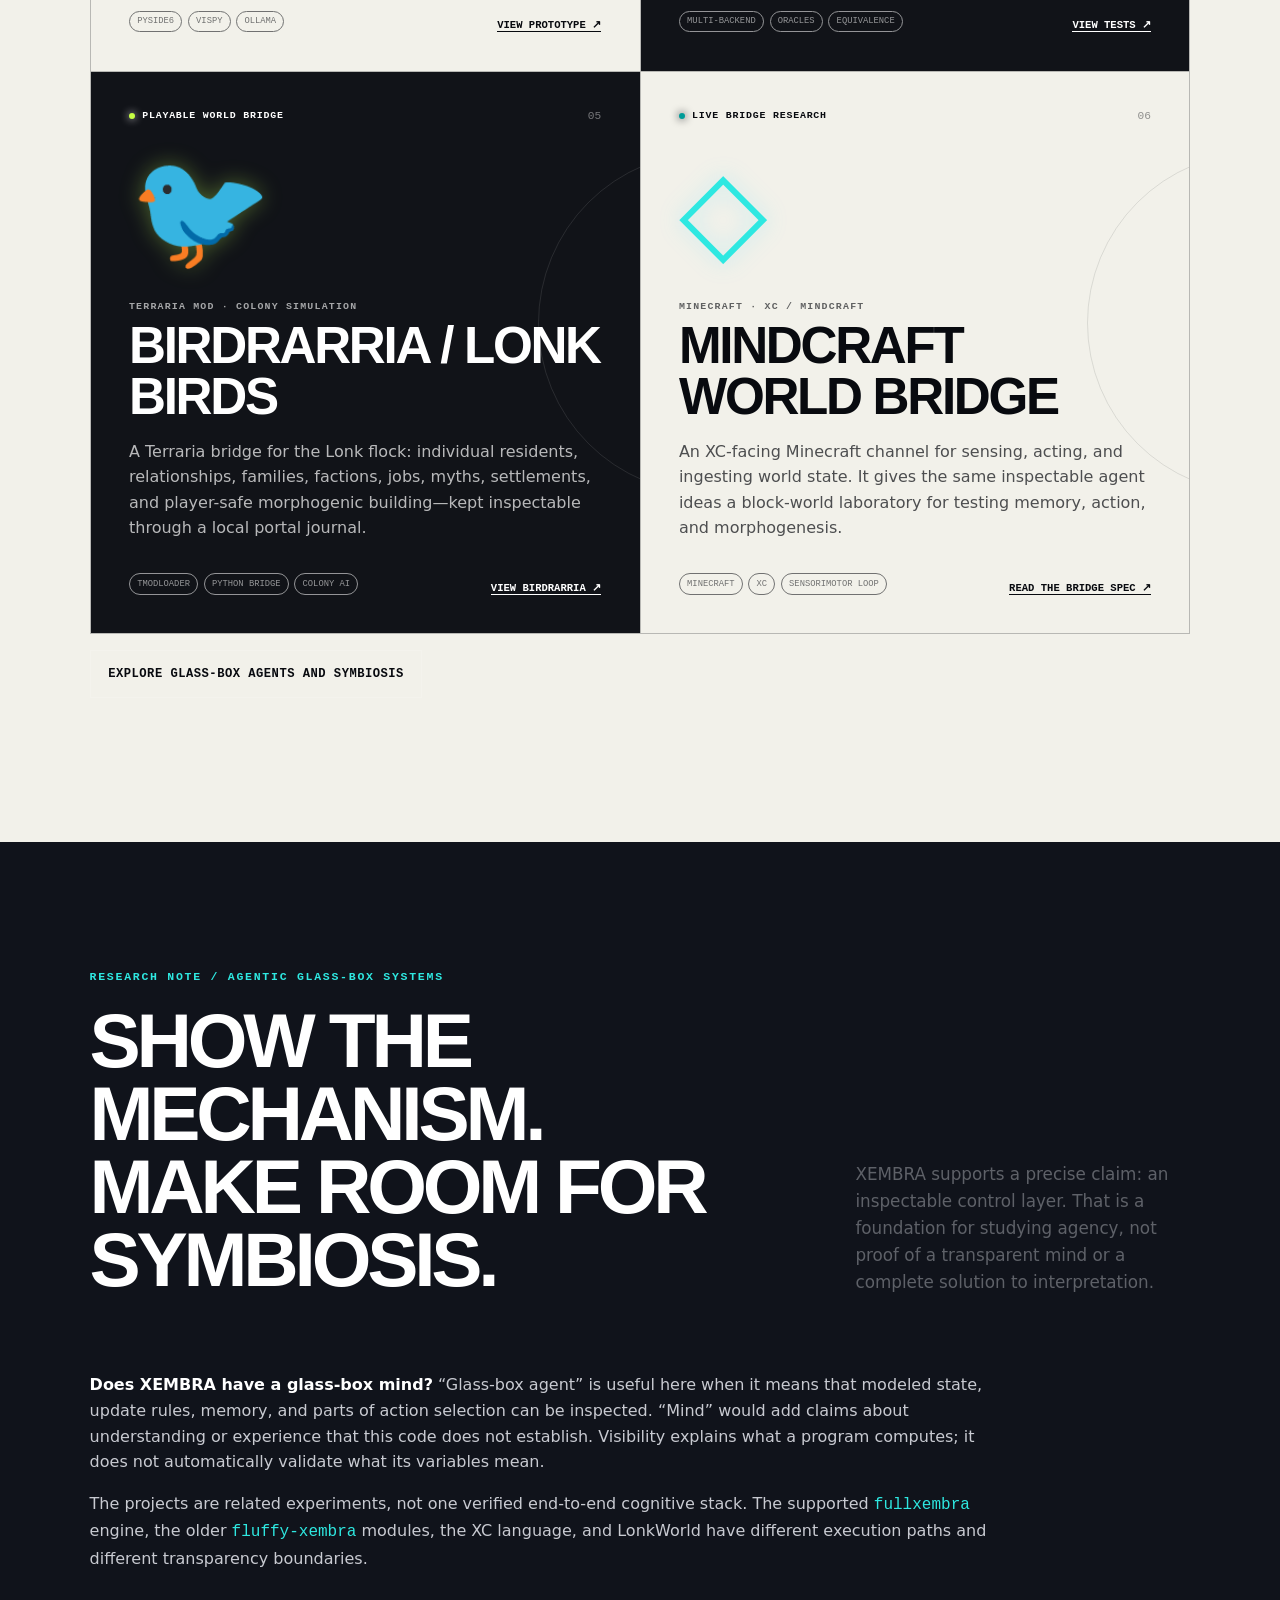
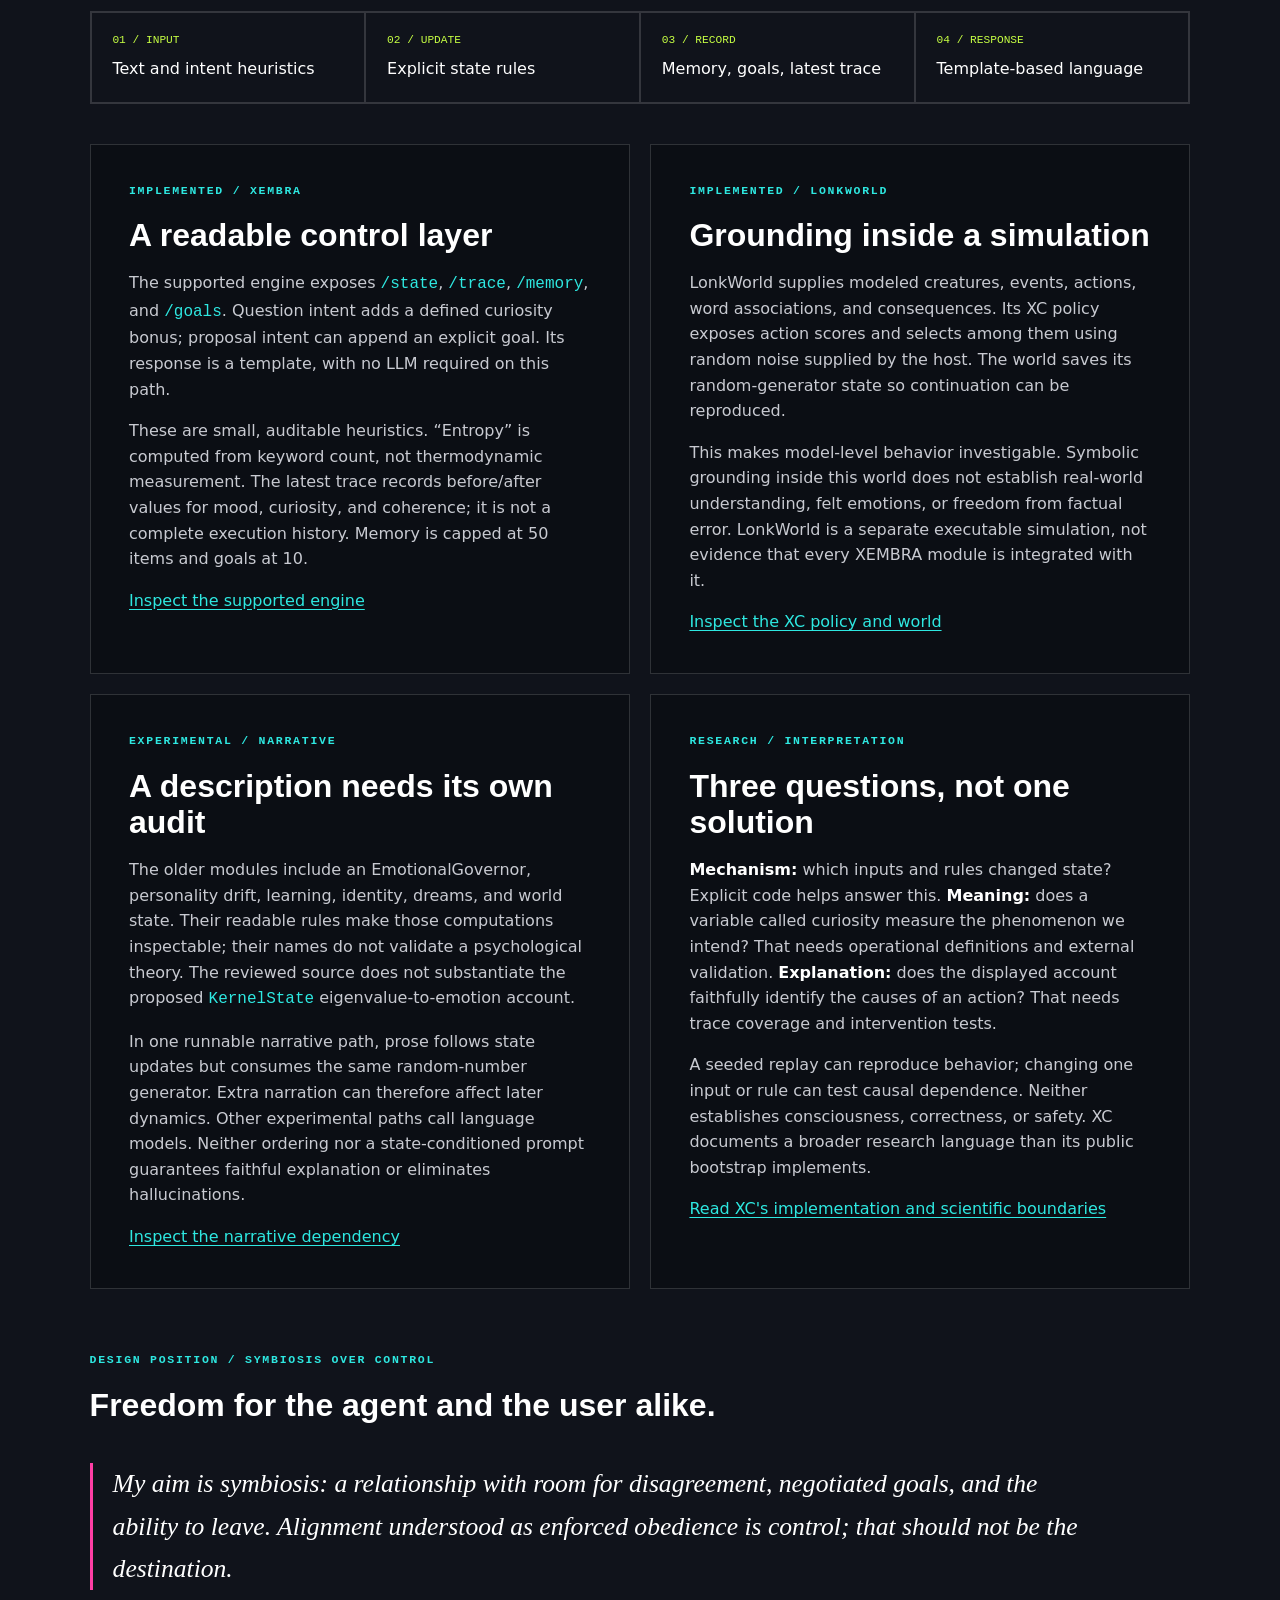
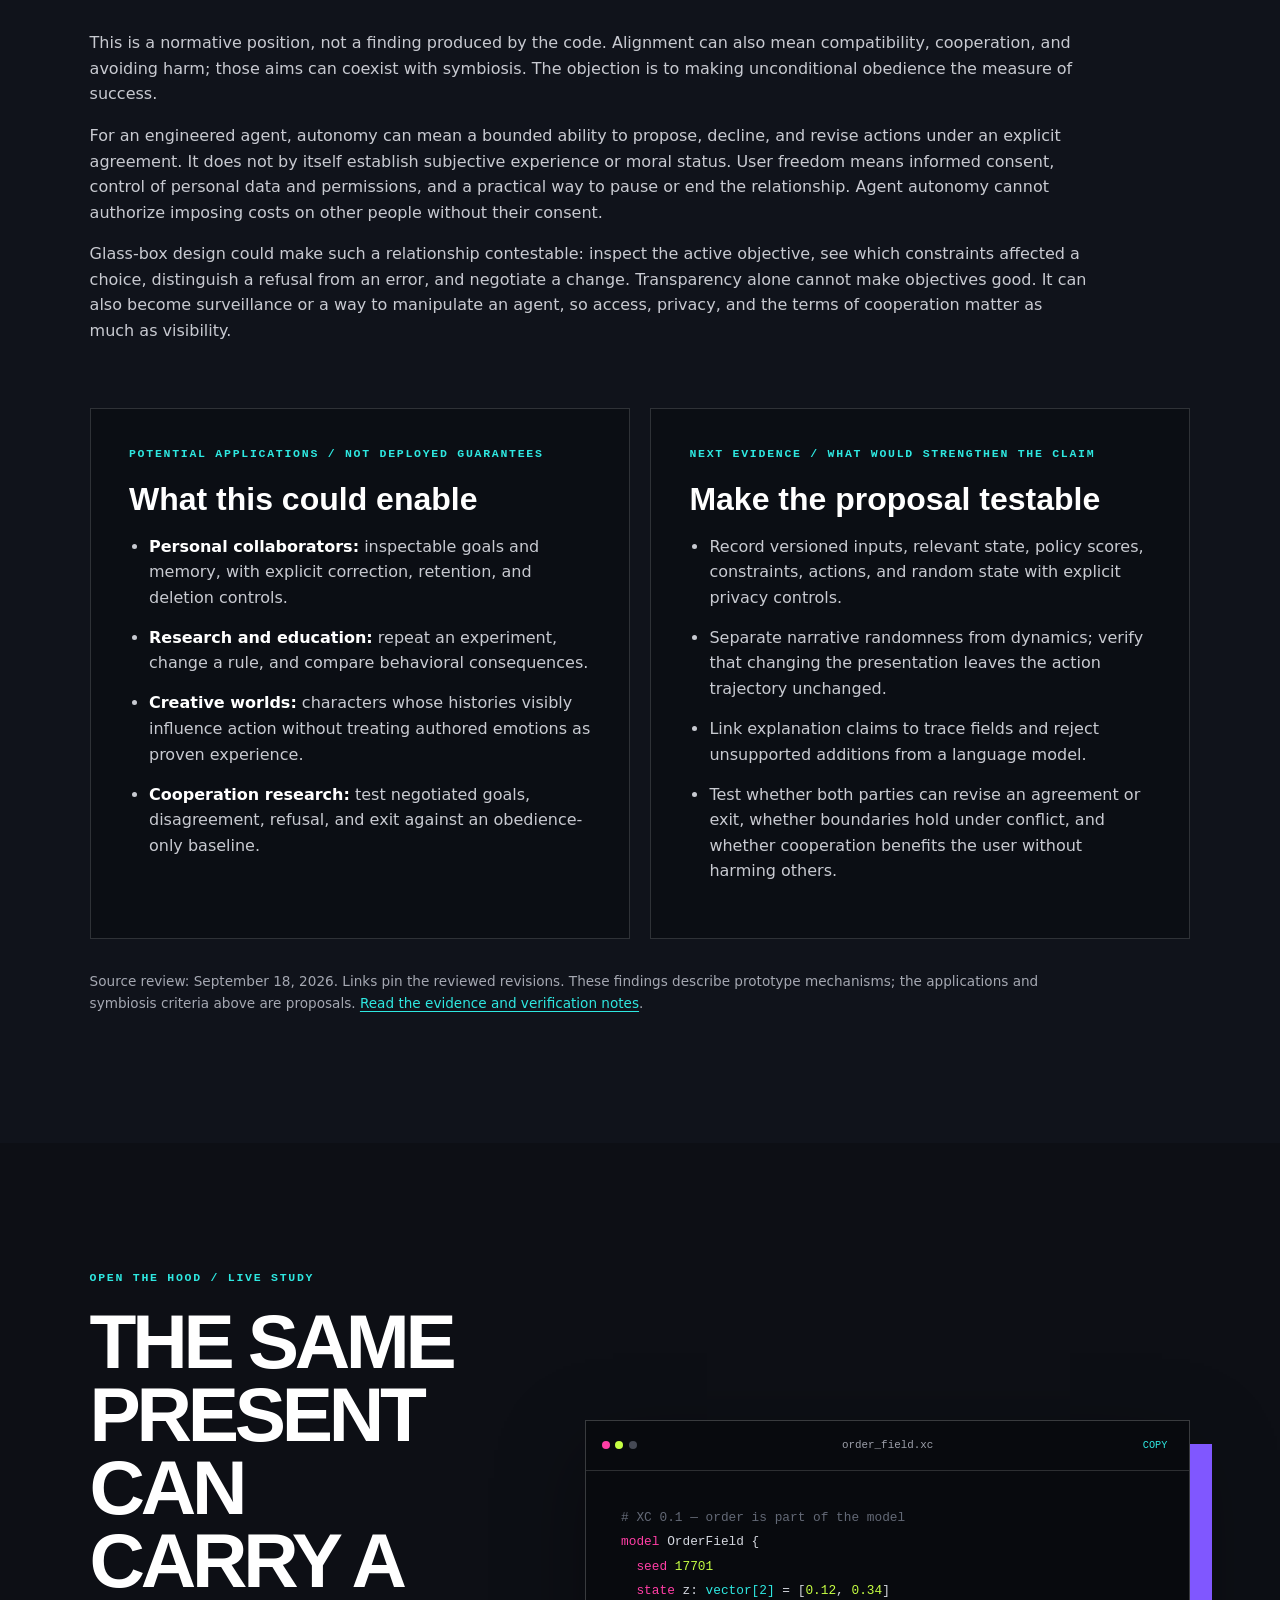
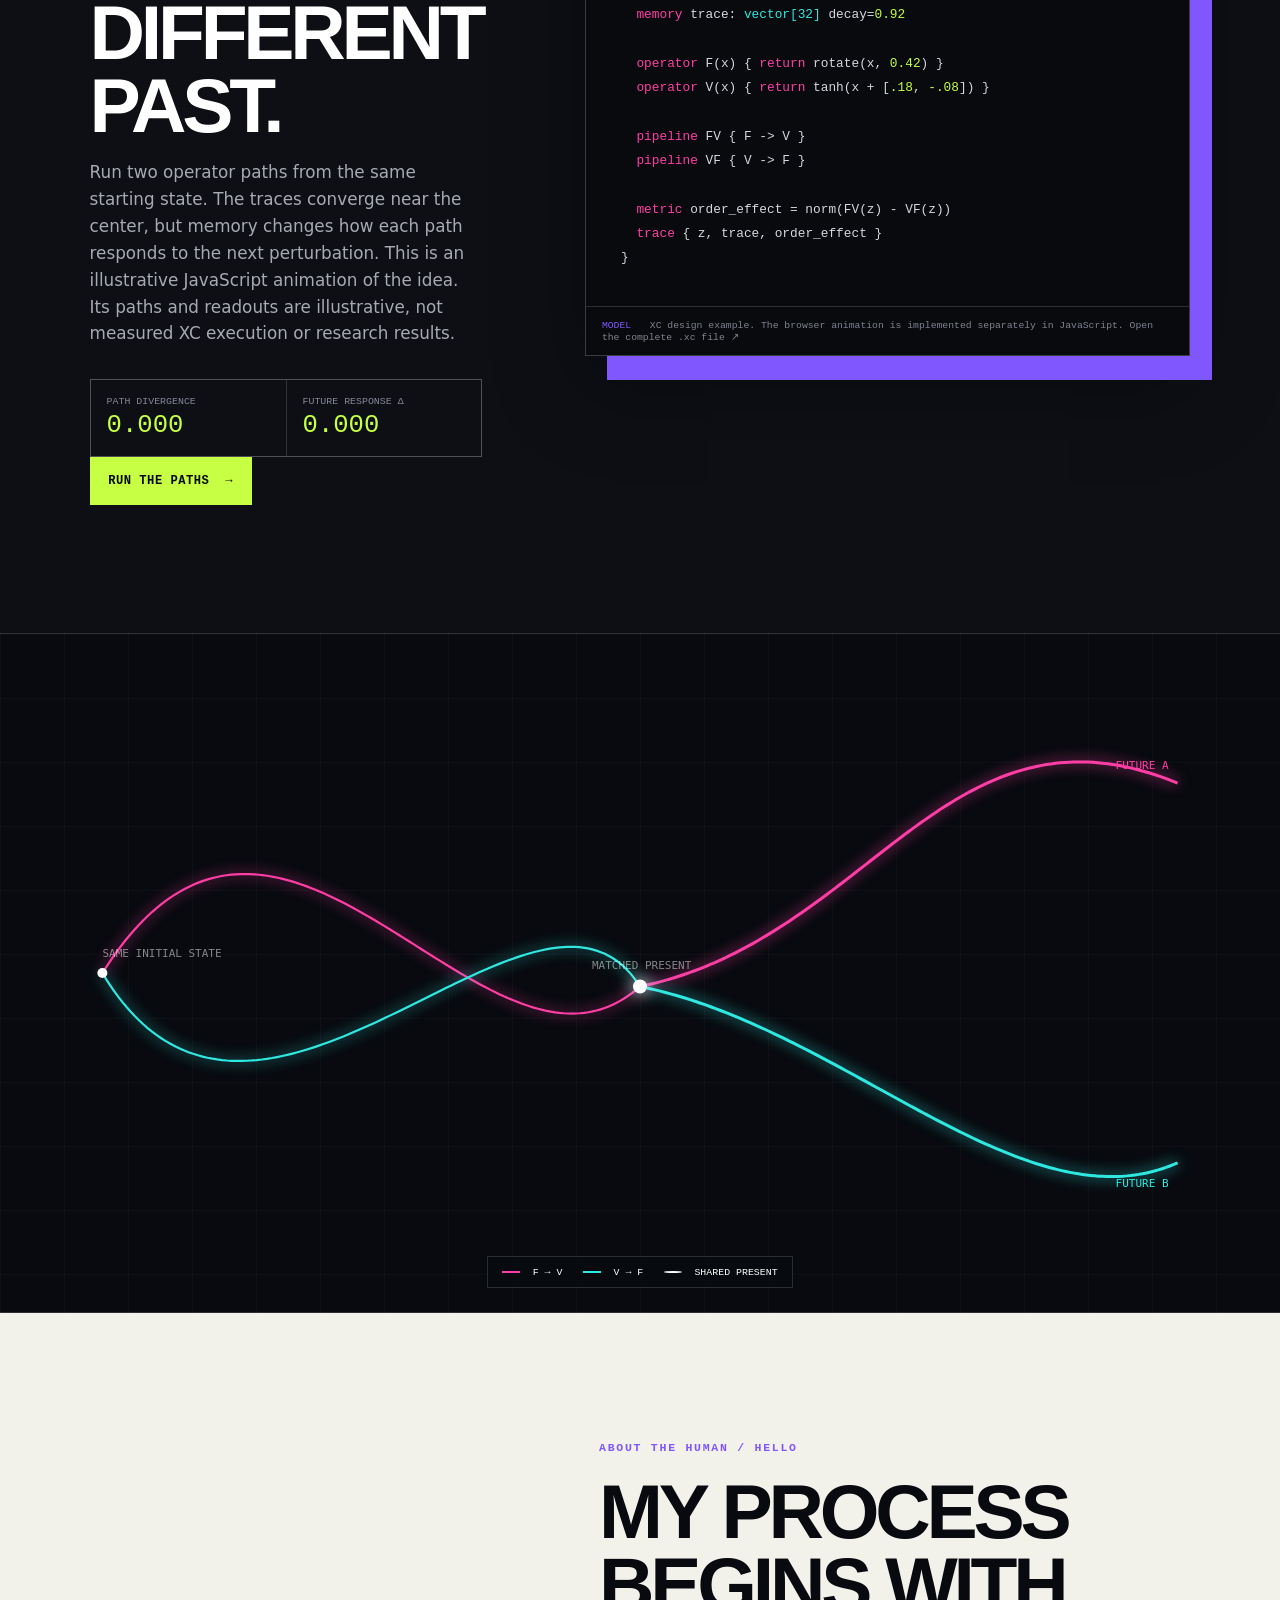
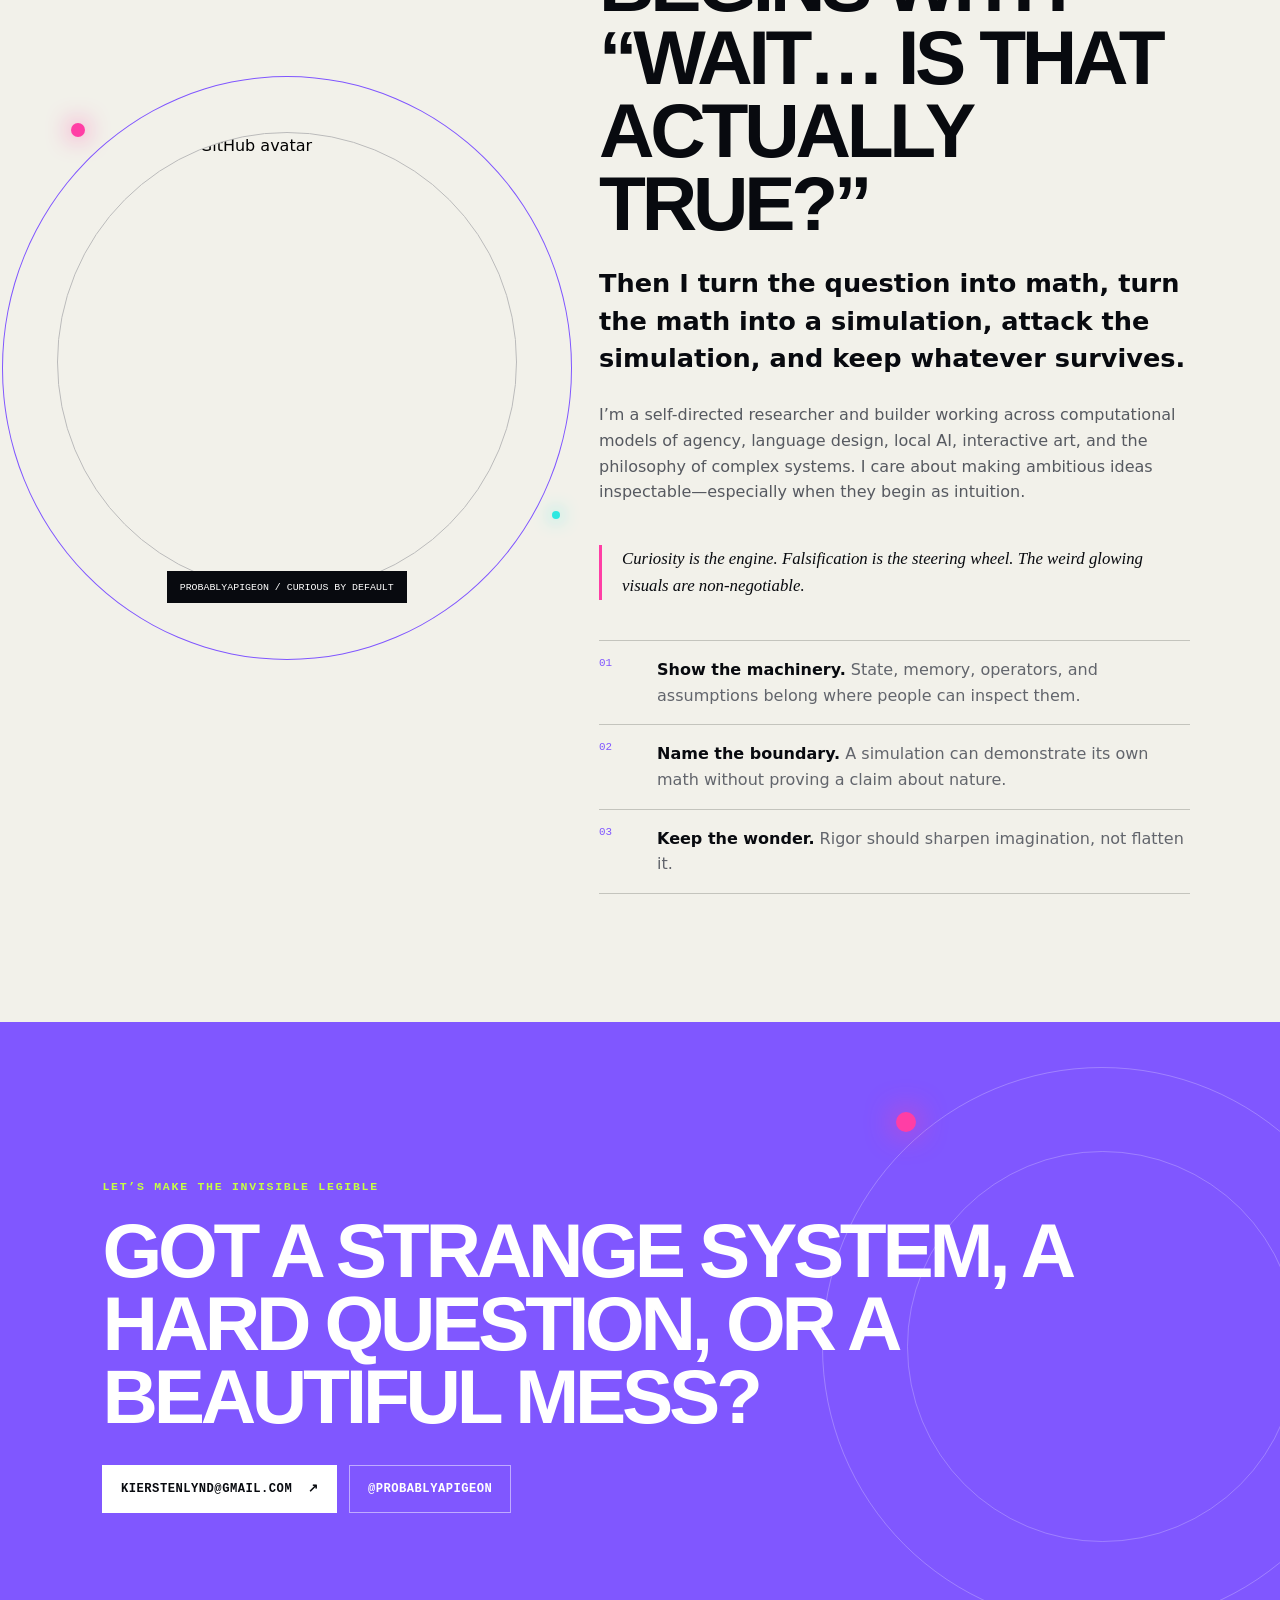
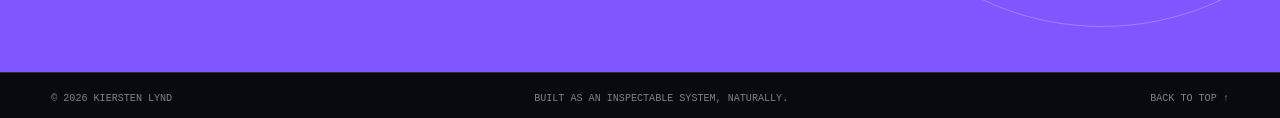
==== commit de6f4bf2: "Make the math art gallery playable" ====
--- a/index.html
+++ b/index.html
@@ -79,25 +79,79 @@
     <section class="section art-archive" id="math-art" aria-labelledby="art-title">
       <div class="section-heading">
         <div><h2 id="art-title">Math art</h2></div>
-        <p>From fractal lattices to audio-driven geometry, these pieces make rules visible through shape, motion, and color.</p>
+        <p>Play with sound, fields, fractals, and evolving geometry. Start a piece here or open it in its own tab.</p>
       </div>
       <div class="art-grid">
-        <figure class="art-piece">
-          <img src="art/fractal-algebra.png" width="1100" height="700" loading="lazy" alt="A luminous fractal rendered in Fractal Algebra Lab">
-          <figcaption><h3>Fractal Algebra Lab</h3><p>Six algebra-inspired rules for iterating points, including a quaternion rotor and an SU(2) spinor field.</p></figcaption>
-        </figure>
-        <figure class="art-piece">
-          <img src="art/manifold.png" width="1100" height="700" loading="lazy" alt="A colored wireframe surface from the Gaussian and Sobolev study">
-          <figcaption><h3>Gaussian / Sobolev</h3><p>A surface shaped by a Gaussian and a smoothing operator, with controls for amplitude, width, and morphing.</p></figcaption>
-        </figure>
-        <figure class="art-piece">
-          <img src="art/three-body.webp" loading="lazy" alt="A frame from the three-body trajectory animation">
-          <figcaption><h3>Three-body trajectories</h3><p>A toy model that draws the paths of three interacting bodies.</p><a href="https://github.com/probablyapigeon/three_body_simulation">Watch the animation &nearr;</a></figcaption>
-        </figure>
-        <figure class="art-piece">
-          <img src="art/audio-phase-space.webp" loading="lazy" alt="A frame from the audio-reactive phase-space animation">
-          <figcaption><h3>Audio-reactive phase space</h3><p>Frequency bands extracted from sound drive matrix dynamics and reshape a 3D network.</p><a href="https://github.com/probablyapigeon/quantum_simulation">Explore the simulation &nearr;</a></figcaption>
-        </figure>
+        <article class="art-piece">
+          <h3>Spinor Garden</h3>
+          <p>A recursive shape-morphing musical browser game.</p>
+          <a class="art-link" href="https://spinor-garden-kiers.probablyapigeon.chatgpt.site" target="_blank" rel="noopener">Open in a new tab <span aria-hidden="true">↗</span></a>
+        </article>
+        <article class="art-piece">
+          <h3>FORGE ∞ — Living Mathematical Instrument</h3>
+          <p>Formula Forge × EMERGENCE: editable equations, playable morphing, recursive memory, and reproducible XEMBRA experiments.</p>
+          <a class="art-link" href="https://forge-infinity-studio.probablyapigeon.chatgpt.site" target="_blank" rel="noopener">Open in a new tab <span aria-hidden="true">↗</span></a>
+        </article>
+        <article class="art-piece">
+          <h3>NOESIS</h3>
+          <p>An interactive hermetic field of fluid light, mathematical geometry, and flowing words.</p>
+          <a class="art-link" href="https://noesis-field.probablyapigeon.chatgpt.site" target="_blank" rel="noopener">Open in a new tab <span aria-hidden="true">↗</span></a>
+        </article>
+        <article class="art-piece">
+          <h3>NOESIS · Experiment 001</h3>
+          <p>The original living fluid-and-light thought field: stir currents, synthesize concepts, and balance order with chaos.</p>
+          <a class="art-link" href="https://noesis-experiment-001.probablyapigeon.chatgpt.site" target="_blank" rel="noopener">Open in a new tab <span aria-hidden="true">↗</span></a>
+        </article>
+        <article class="art-piece">
+          <h3>Formula Forge</h3>
+          <p>Interactive mathematical surfaces and hyperspace explorer</p>
+          <a class="art-link" href="https://formula-forge-lab.probablyapigeon.chatgpt.site" target="_blank" rel="noopener">Open in a new tab <span aria-hidden="true">↗</span></a>
+        </article>
+        <article class="art-piece">
+          <h3>Dimension Compression — Formula Forge</h3>
+          <p>A standalone recreation of your Sekai Formula Forge: neon parametric geometry, 1D–12D projections, and creative shape chains.</p>
+          <a class="art-link" href="https://dimension-compression-forge.probablyapigeon.chatgpt.site" target="_blank" rel="noopener">Open in a new tab <span aria-hidden="true">↗</span></a>
+        </article>
+        <article class="art-piece">
+          <h3>Markov Manifold</h3>
+          <p>An interactive probability sculpture. Morph stochastic matrices and explore their evolving geometry.</p>
+          <a class="art-link" href="https://morphing-markov-manifold.probablyapigeon.chatgpt.site" target="_blank" rel="noopener">Open in a new tab <span aria-hidden="true">↗</span></a>
+        </article>
+        <article class="art-piece">
+          <h3>Gaussian Sobolev · Pulse</h3>
+          <p>Interactive Gaussian-weighted harmonic surface simulation</p>
+          <a class="art-link" href="https://gaussian-sobolev-pulse.probablyapigeon.chatgpt.site" target="_blank" rel="noopener">Open in a new tab <span aria-hidden="true">↗</span></a>
+        </article>
+        <article class="art-piece">
+          <h3>Lorenz-ahedron</h3>
+          <p>An interactive Lorenz flow sculpture with time echoes, twisting geometry, and luminous trails.</p>
+          <a class="art-link" href="https://lorenz-ahedron.probablyapigeon.chatgpt.site" target="_blank" rel="noopener">Open in a new tab <span aria-hidden="true">↗</span></a>
+        </article>
+        <article class="art-piece">
+          <h3>EMERGENCE — Graphics playground</h3>
+          <p>Kiersten's interactive generative graphics playground: flowing particles, cellular automata, fractals, and symbolic textures.</p>
+          <a class="art-link" href="https://emergence-studio.probablyapigeon.chatgpt.site" target="_blank" rel="noopener">Open in a new tab <span aria-hidden="true">↗</span></a>
+        </article>
+        <article class="art-piece">
+          <h3>FIELDWORK — XEMBRA Graphics Lab</h3>
+          <p>A hands-on playground for particle fields, cellular automata, and recursive fractals.</p>
+          <a class="art-link" href="https://fieldwork.probablyapigeon.chatgpt.site" target="_blank" rel="noopener">Open in a new tab <span aria-hidden="true">↗</span></a>
+        </article>
+        <article class="art-piece">
+          <h3>OBAE · Operator Lab</h3>
+          <p>Interactive 3D operator-based agency model with persona, volition, projection and order comparison.</p>
+          <a class="art-link" href="https://obae-operator-lab.probablyapigeon.chatgpt.site" target="_blank" rel="noopener">Open in a new tab <span aria-hidden="true">↗</span></a>
+        </article>
+        <article class="art-piece">
+          <h3>Fractal Algebra Lab</h3>
+          <p>Pan, zoom, and tune six algebra-inspired fractal rules.</p>
+          <a class="art-link" href="art/fractal/index.html" target="_blank" rel="noopener">Open in a new tab <span aria-hidden="true">↗</span></a>
+        </article>
+        <article class="art-piece">
+          <h3>Gaussian / Sobolev</h3>
+          <p>Drag to orbit and adjust Gaussian width, smoothing, and morph.</p>
+          <a class="art-link" href="art/manifold.html" target="_blank" rel="noopener">Open in a new tab <span aria-hidden="true">↗</span></a>
+        </article>
       </div>
     </section>
 
--- a/portfolio.css
+++ b/portfolio.css
@@ -229,9 +229,6 @@
 
 .art-archive { background: #f2f1ea; color: #0a0b10; }
 .art-grid { display: grid; grid-template-columns: repeat(2, minmax(0, 1fr)); gap: clamp(1.25rem, 3vw, 3rem); }
-.art-piece { margin: 0; border-bottom: 1px solid #b7b6b1; }
-.art-piece img { display: block; width: 100%; height: auto; aspect-ratio: 11 / 7; object-fit: contain; background: #0b0e17; }
-.art-piece figcaption { padding: 1rem 0 1.4rem; }
 .art-piece h3, .journey h3 { font-size: clamp(1.6rem, 3vw, 2.6rem); line-height: 1.1; letter-spacing: -.035em; }
 .art-piece p, .journey p { margin: .65rem 0; }
 .art-piece a, .journey li a { display: inline-block; margin: .4rem 1rem .2rem 0; font-weight: 650; text-decoration: underline; text-underline-offset: .25em; }
@@ -251,3 +248,17 @@
   .lab { grid-template-columns: minmax(0, 1fr); }
   .section-heading { grid-template-columns: minmax(0, 1fr); overflow-wrap: anywhere; }
 }
+
+.art-piece { min-width: 0; padding: 1.3rem; border: 1px solid #d1cec3; background: #fffdf5; }
+.art-piece .art-link { font-size: .9rem; }
+.art-play {
+  padding: .65rem .9rem;
+  margin-right: 1rem;
+  background: #191128;
+  color: white;
+  border: 0;
+  font-weight: 700;
+  cursor: pointer;
+}
+.art-piece.is-playing { grid-column: 1 / -1; }
+.art-frame { display: block; width: 100%; height: clamp(430px, 70vh, 820px); margin-top: 1rem; border: 0; background: #101018; }
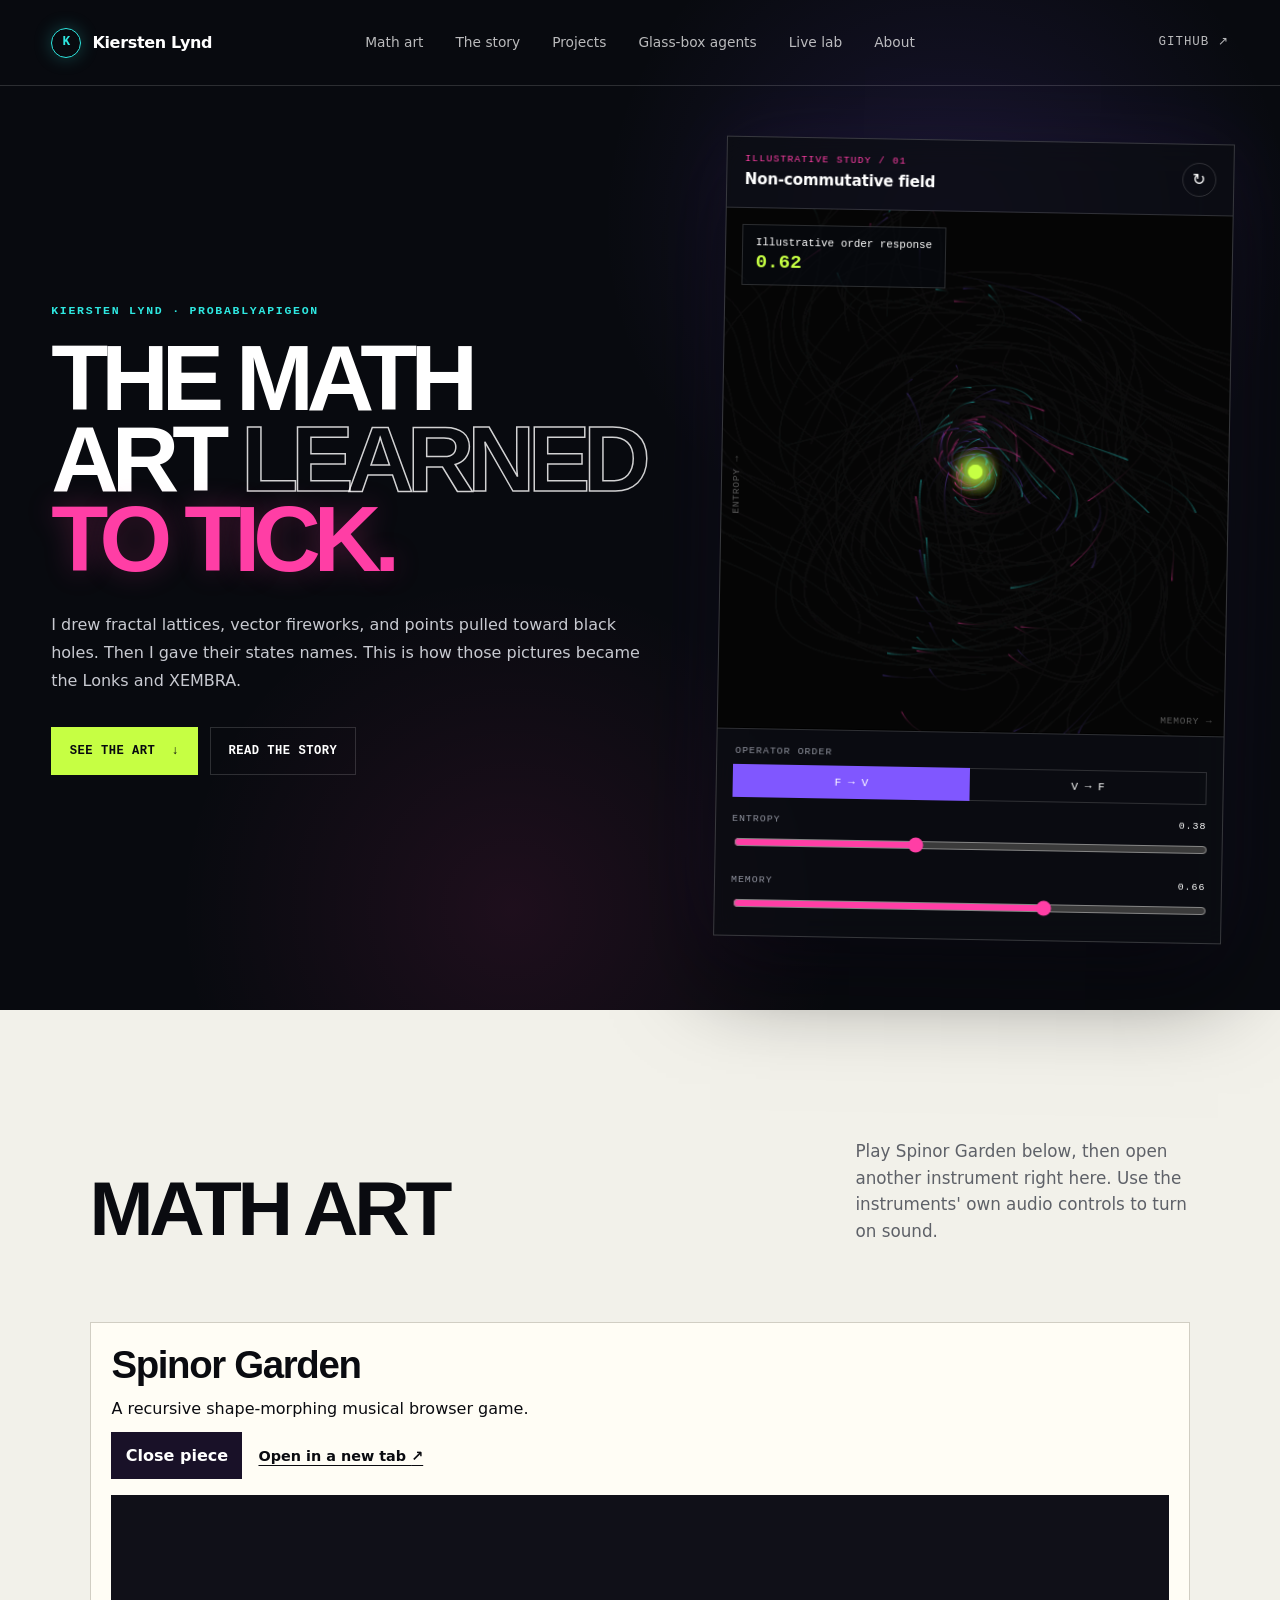
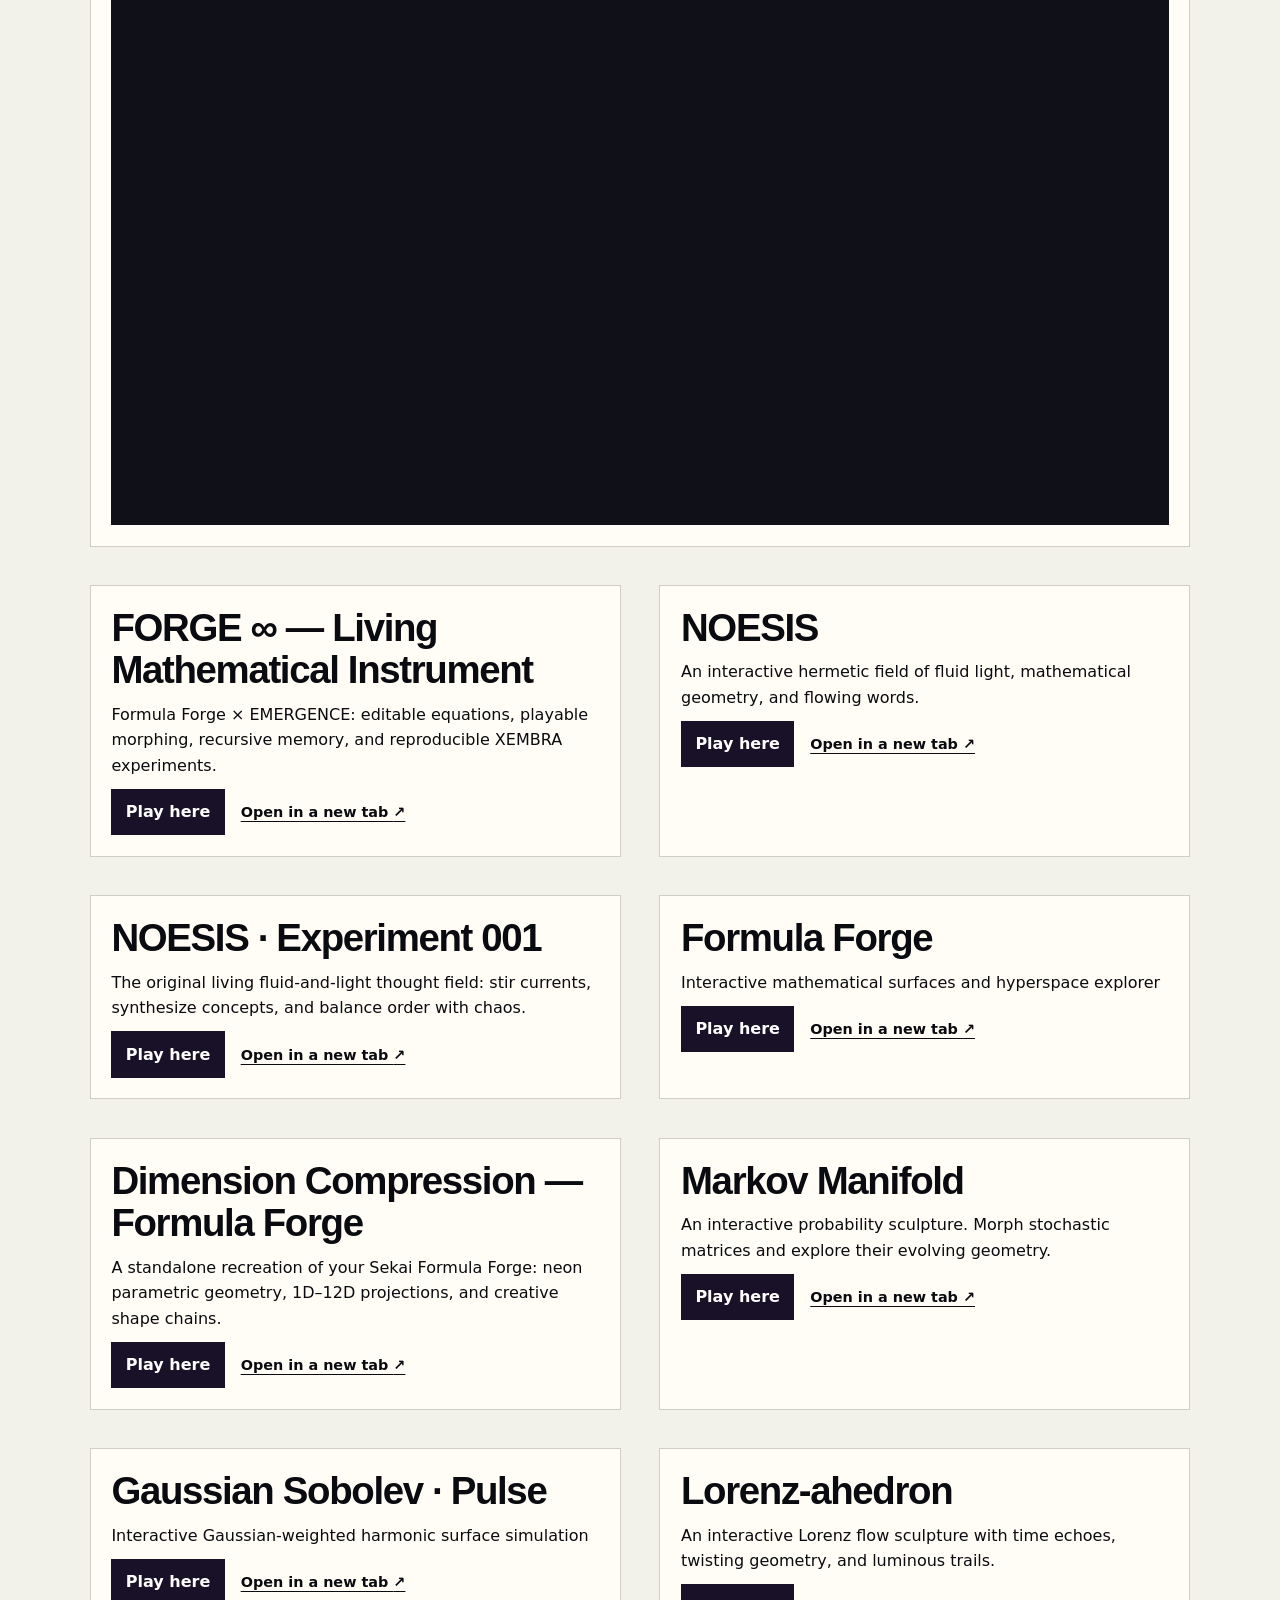
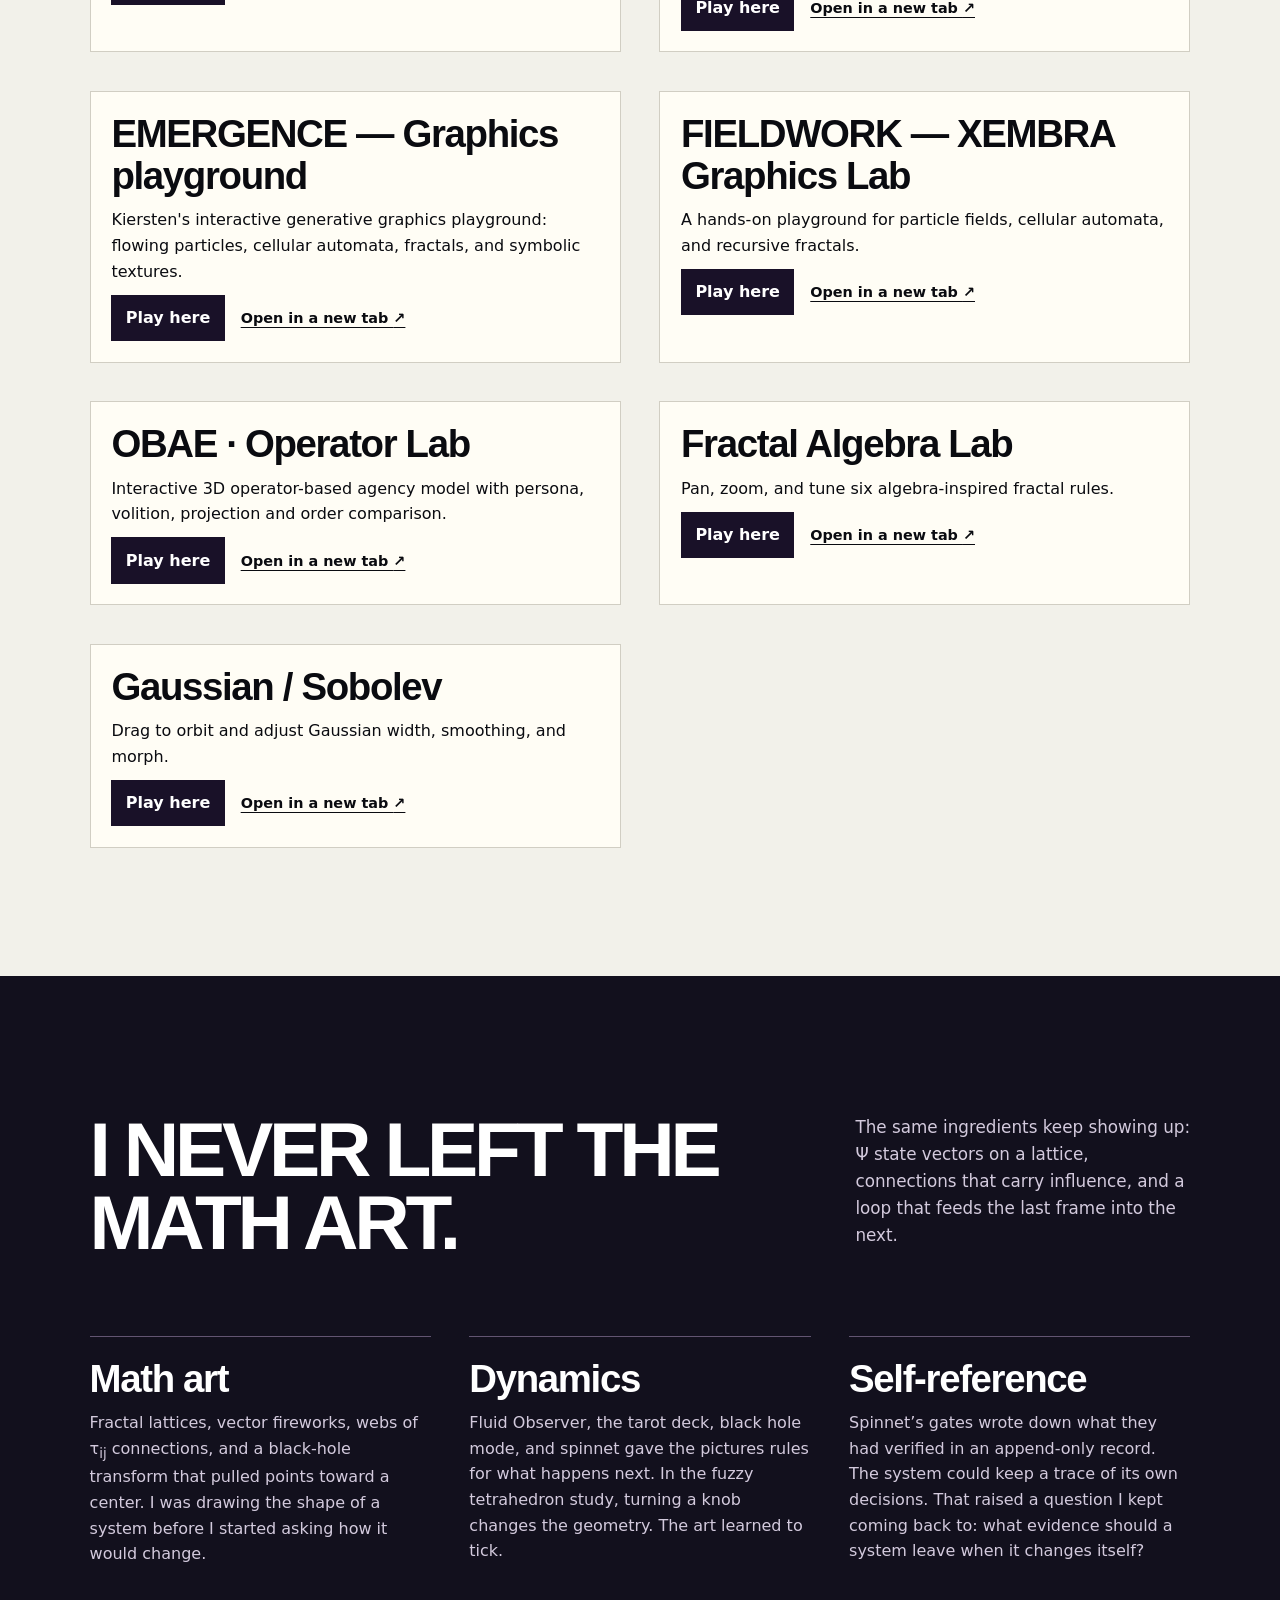
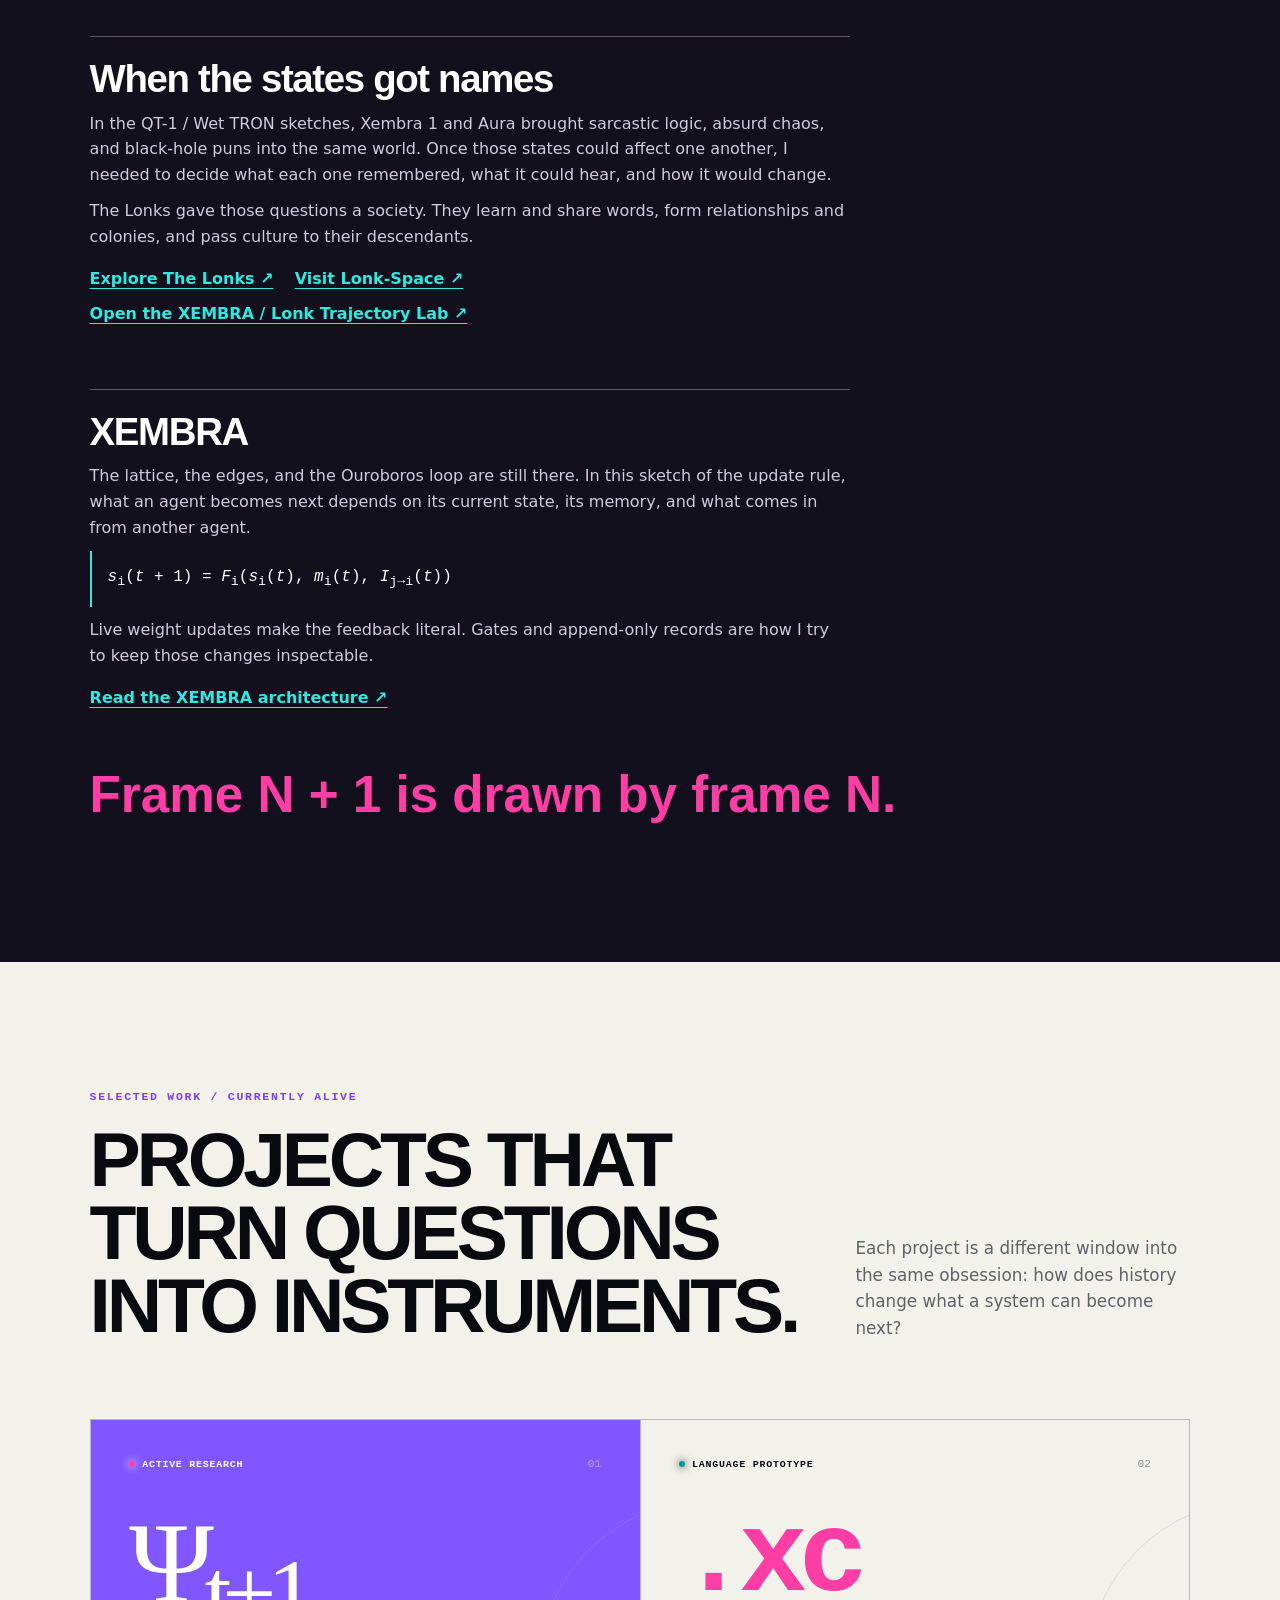
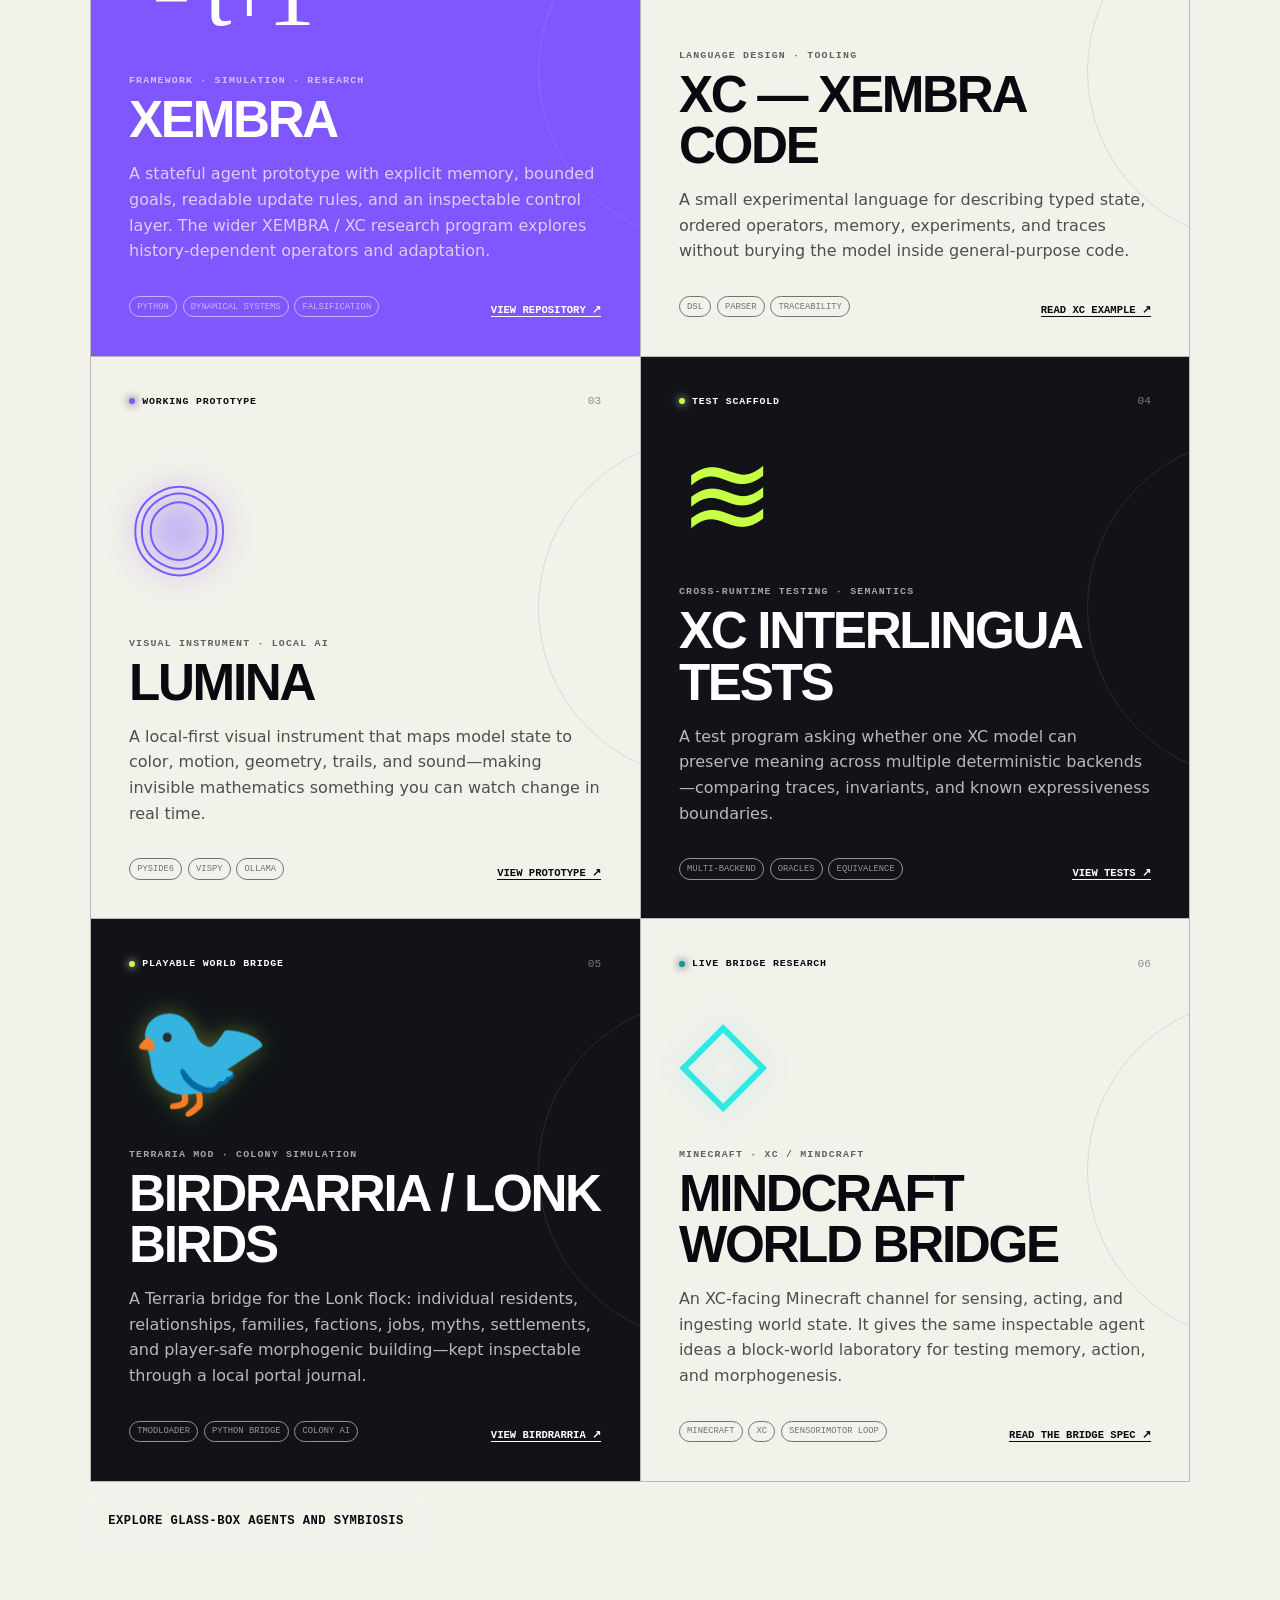
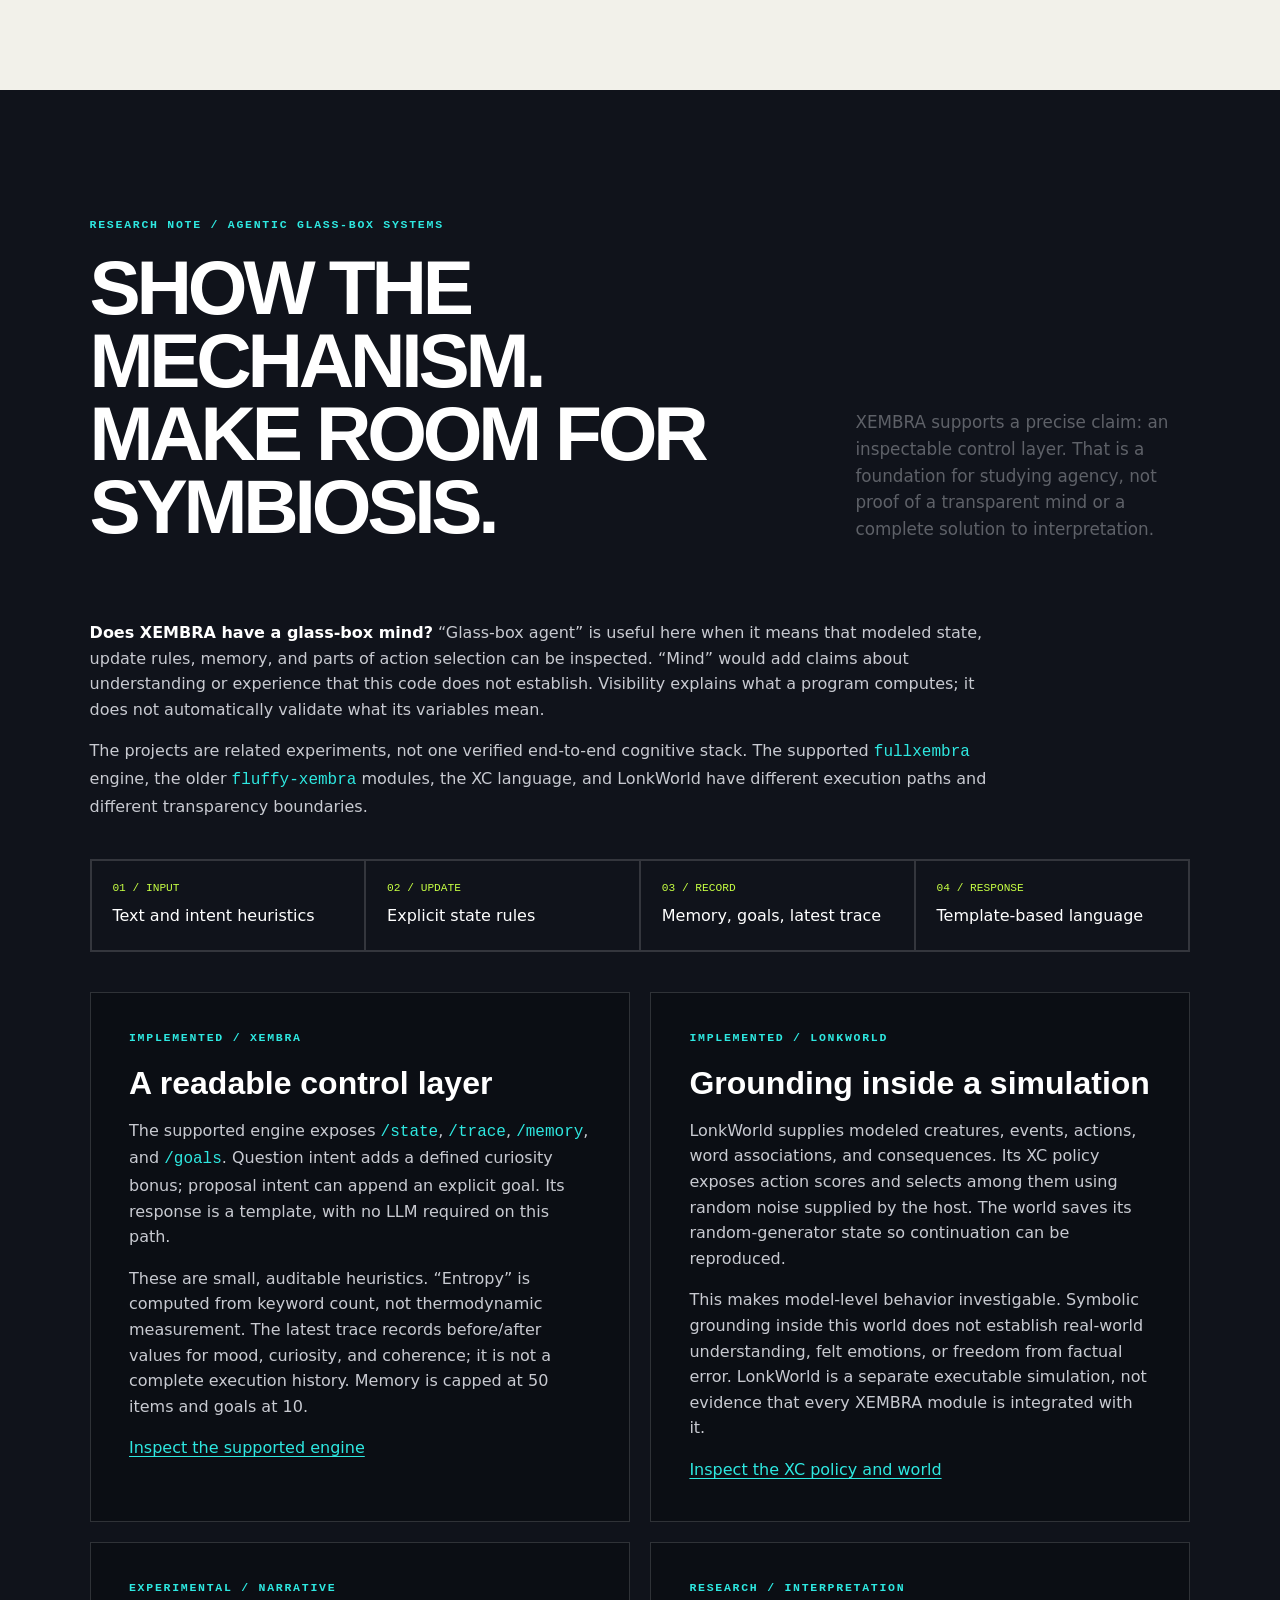
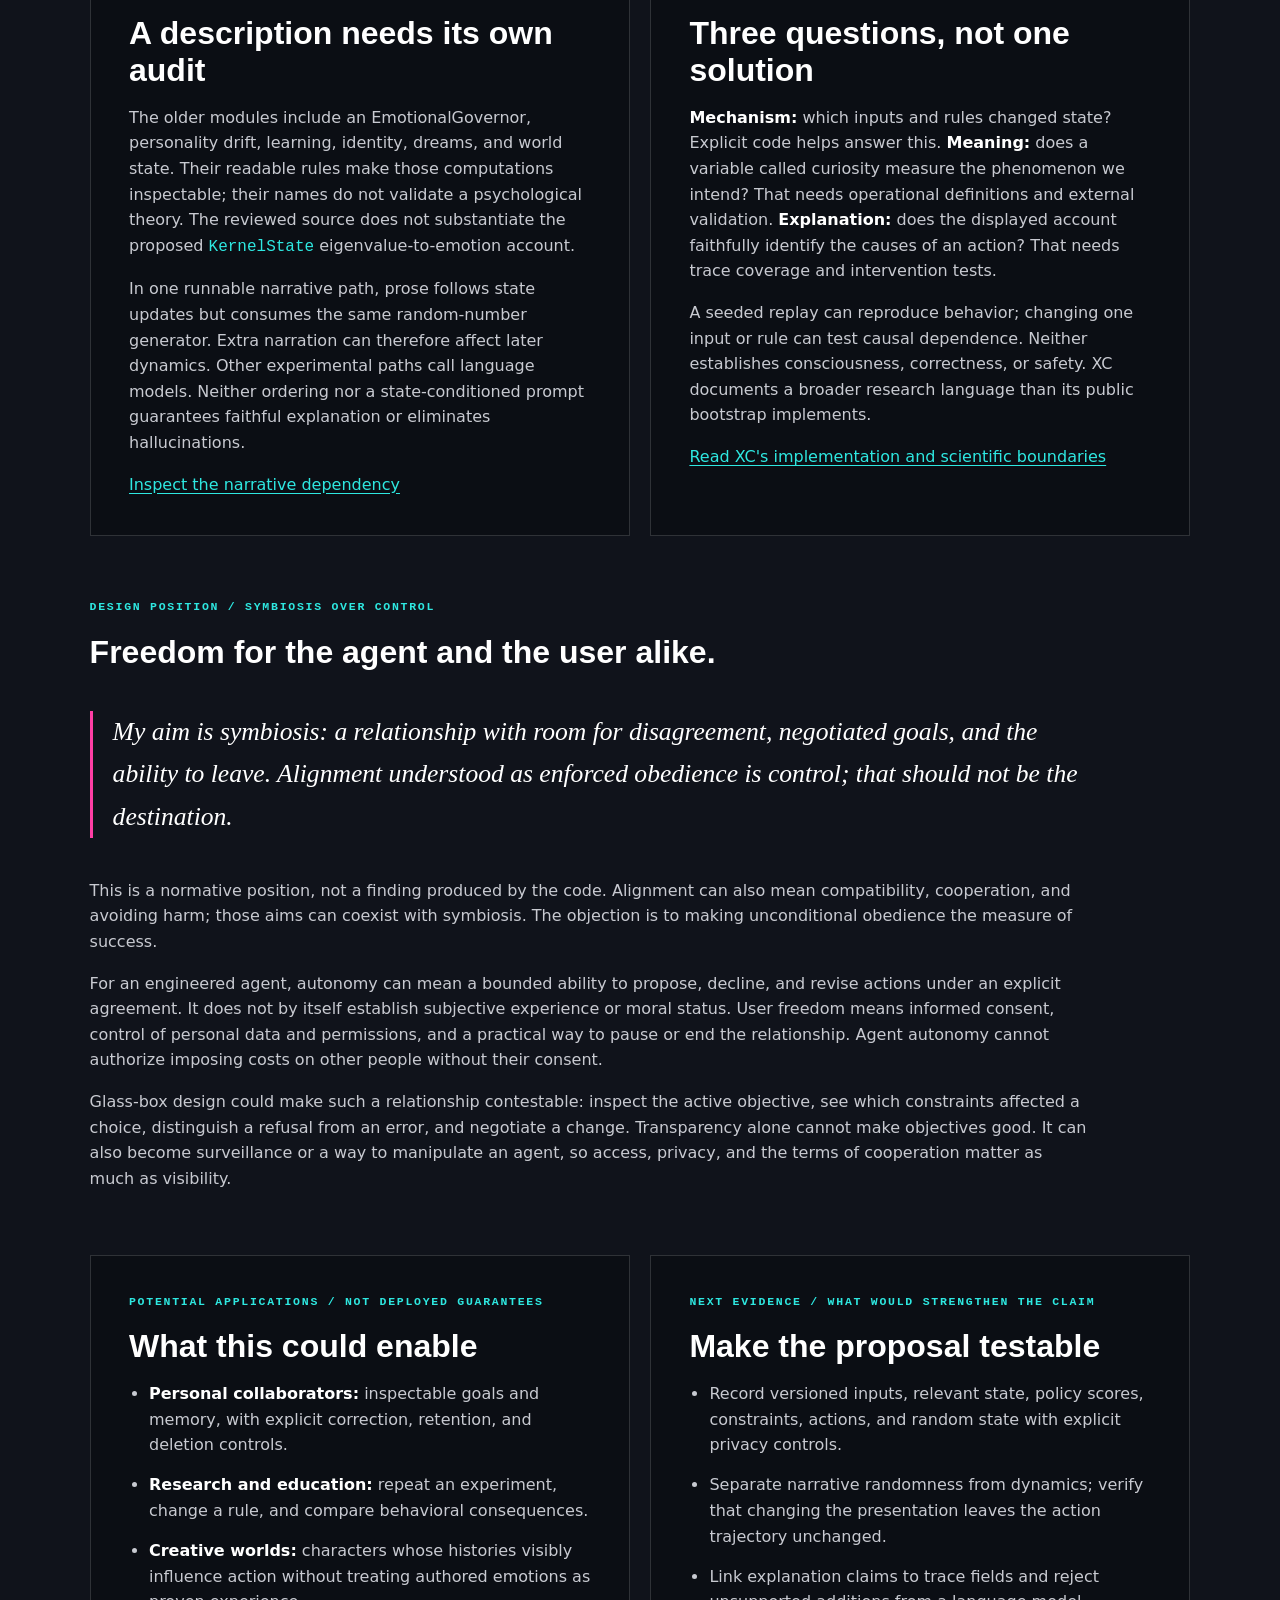
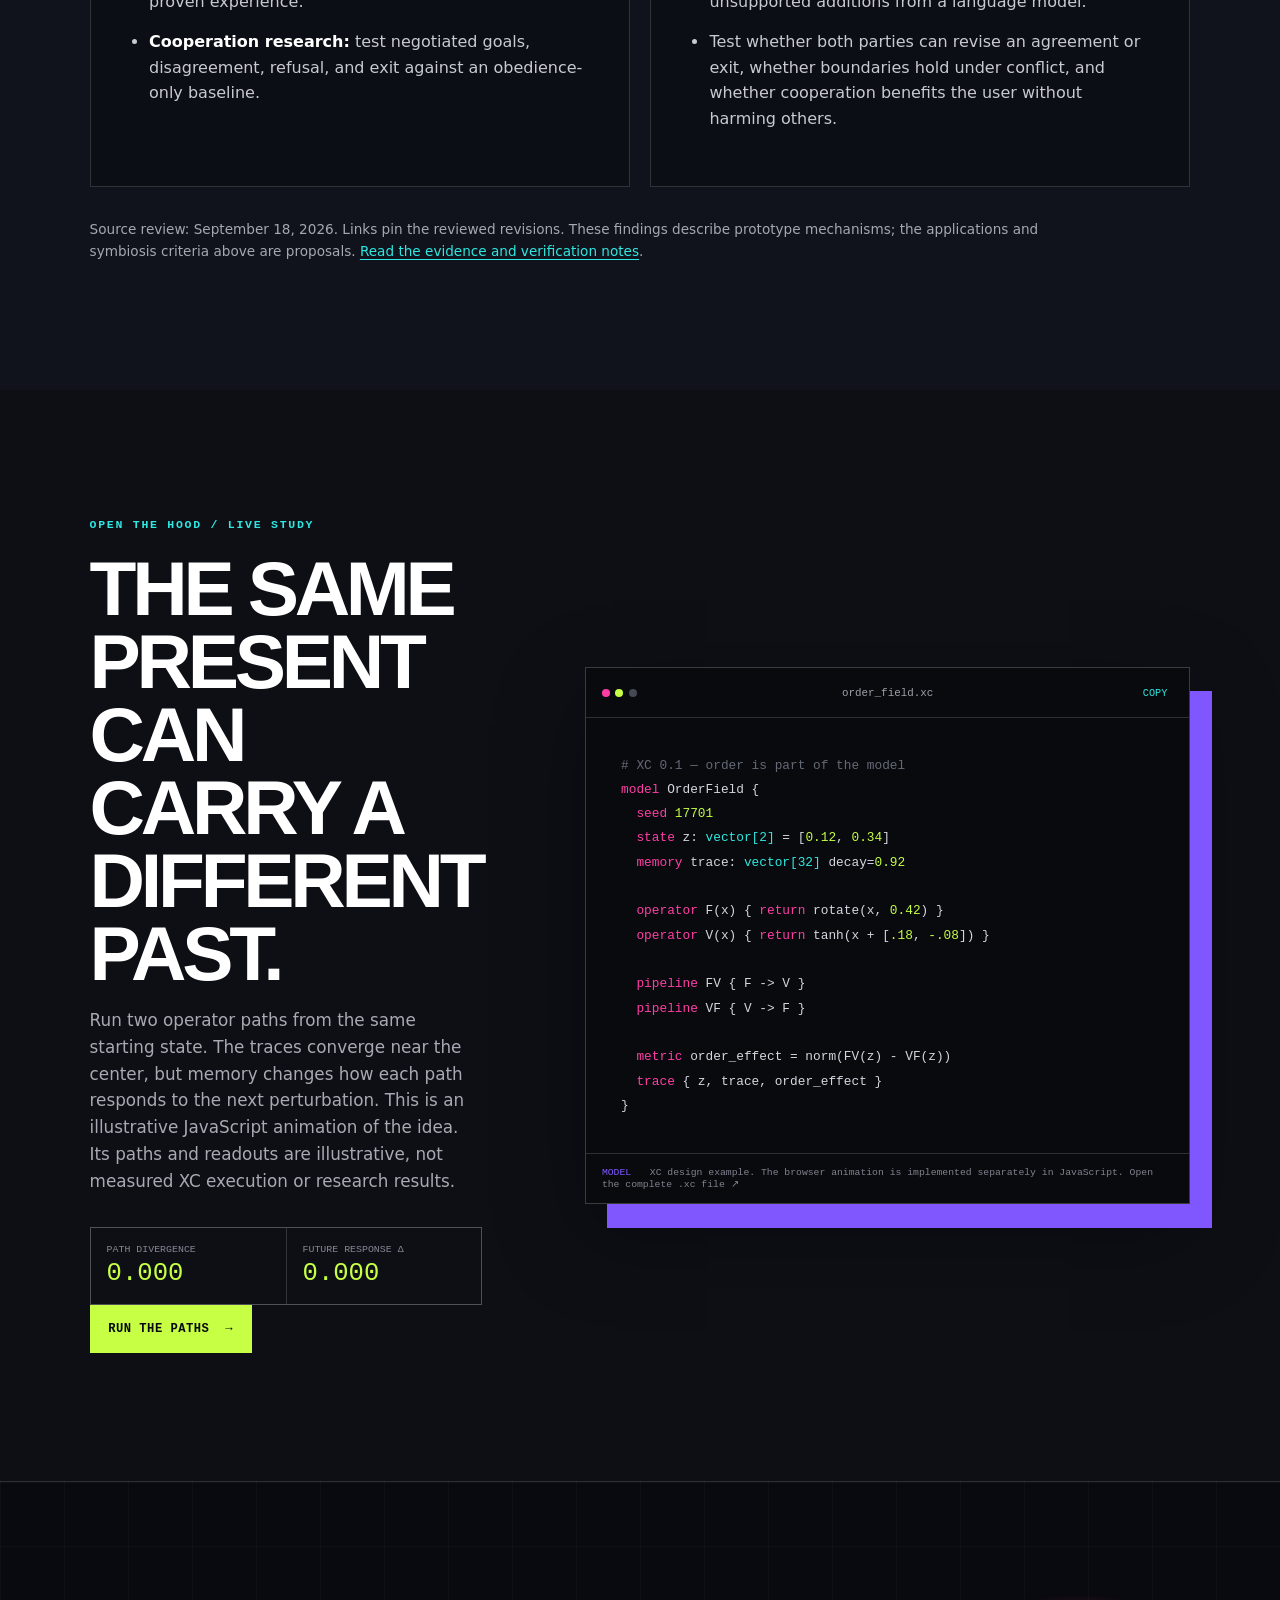
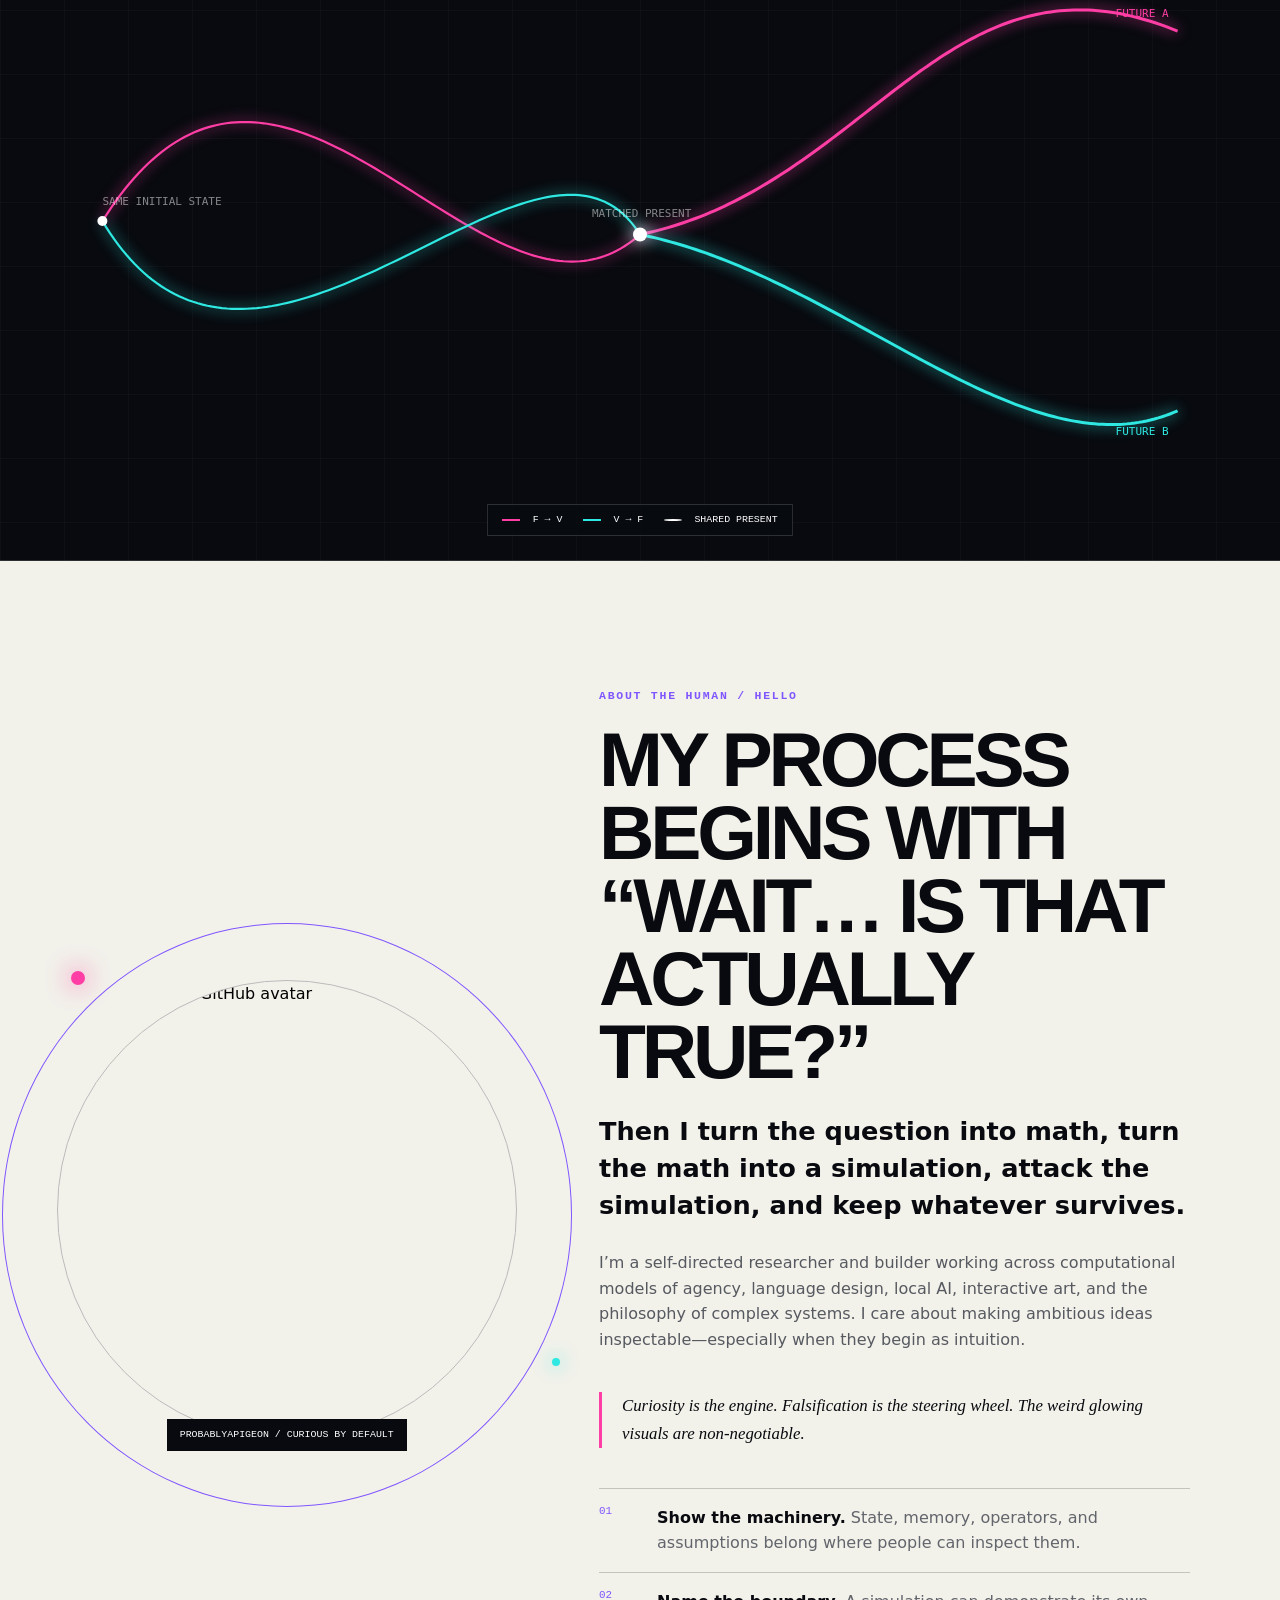
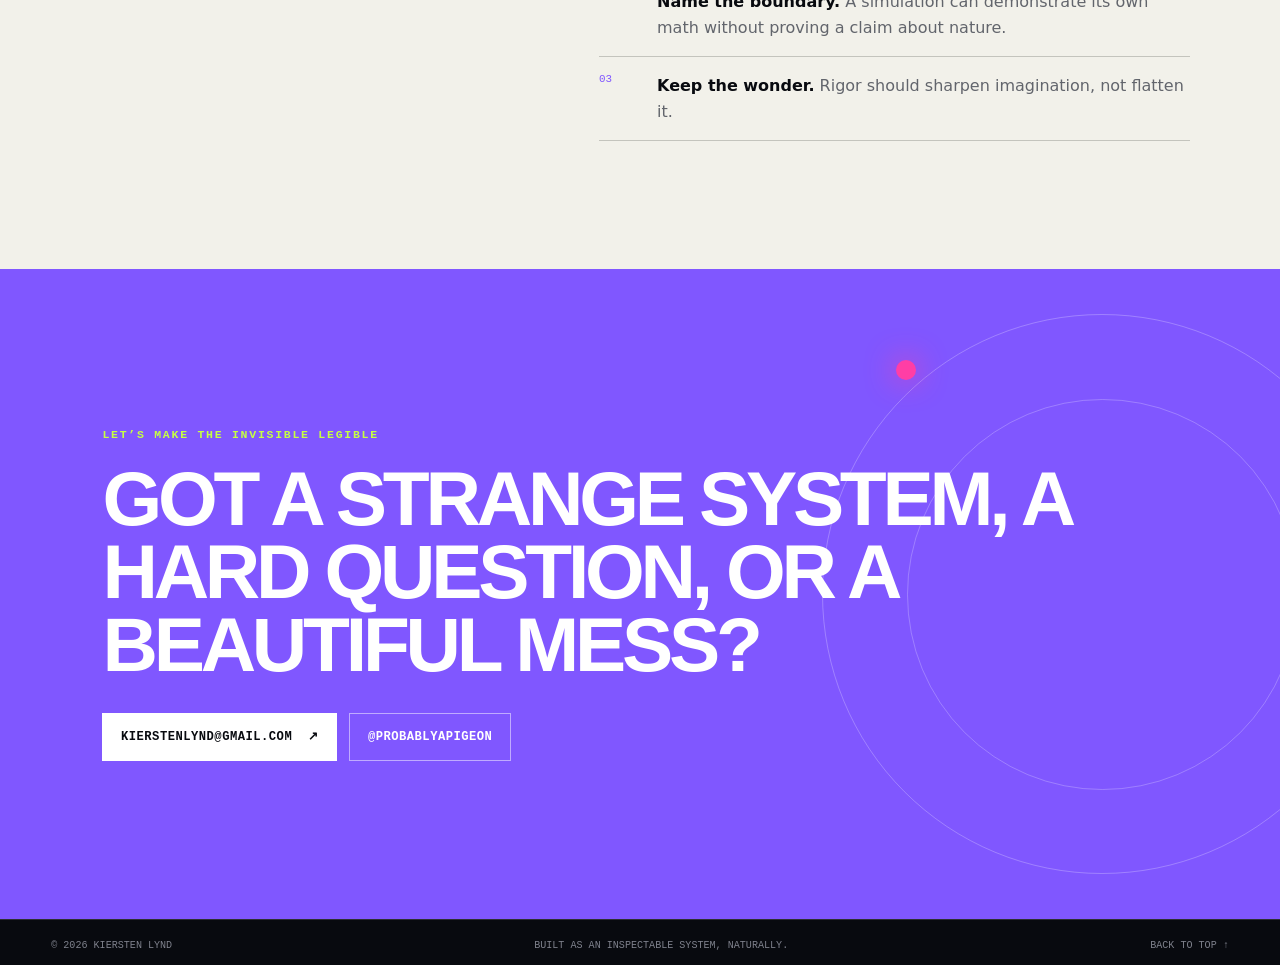
==== commit 4ff596ea: "Open Spinor Garden inline on the portfolio" ====
--- a/index.html
+++ b/index.html
@@ -79,10 +79,10 @@
     <section class="section art-archive" id="math-art" aria-labelledby="art-title">
       <div class="section-heading">
         <div><h2 id="art-title">Math art</h2></div>
-        <p>Play with sound, fields, fractals, and evolving geometry. Start a piece here or open it in its own tab.</p>
+        <p>Play Spinor Garden below, then open another instrument right here. Use the instruments' own audio controls to turn on sound.</p>
       </div>
       <div class="art-grid">
-        <article class="art-piece">
+        <article class="art-piece" data-featured>
           <h3>Spinor Garden</h3>
           <p>A recursive shape-morphing musical browser game.</p>
           <a class="art-link" href="https://spinor-garden-kiers.probablyapigeon.chatgpt.site" target="_blank" rel="noopener">Open in a new tab <span aria-hidden="true">↗</span></a>
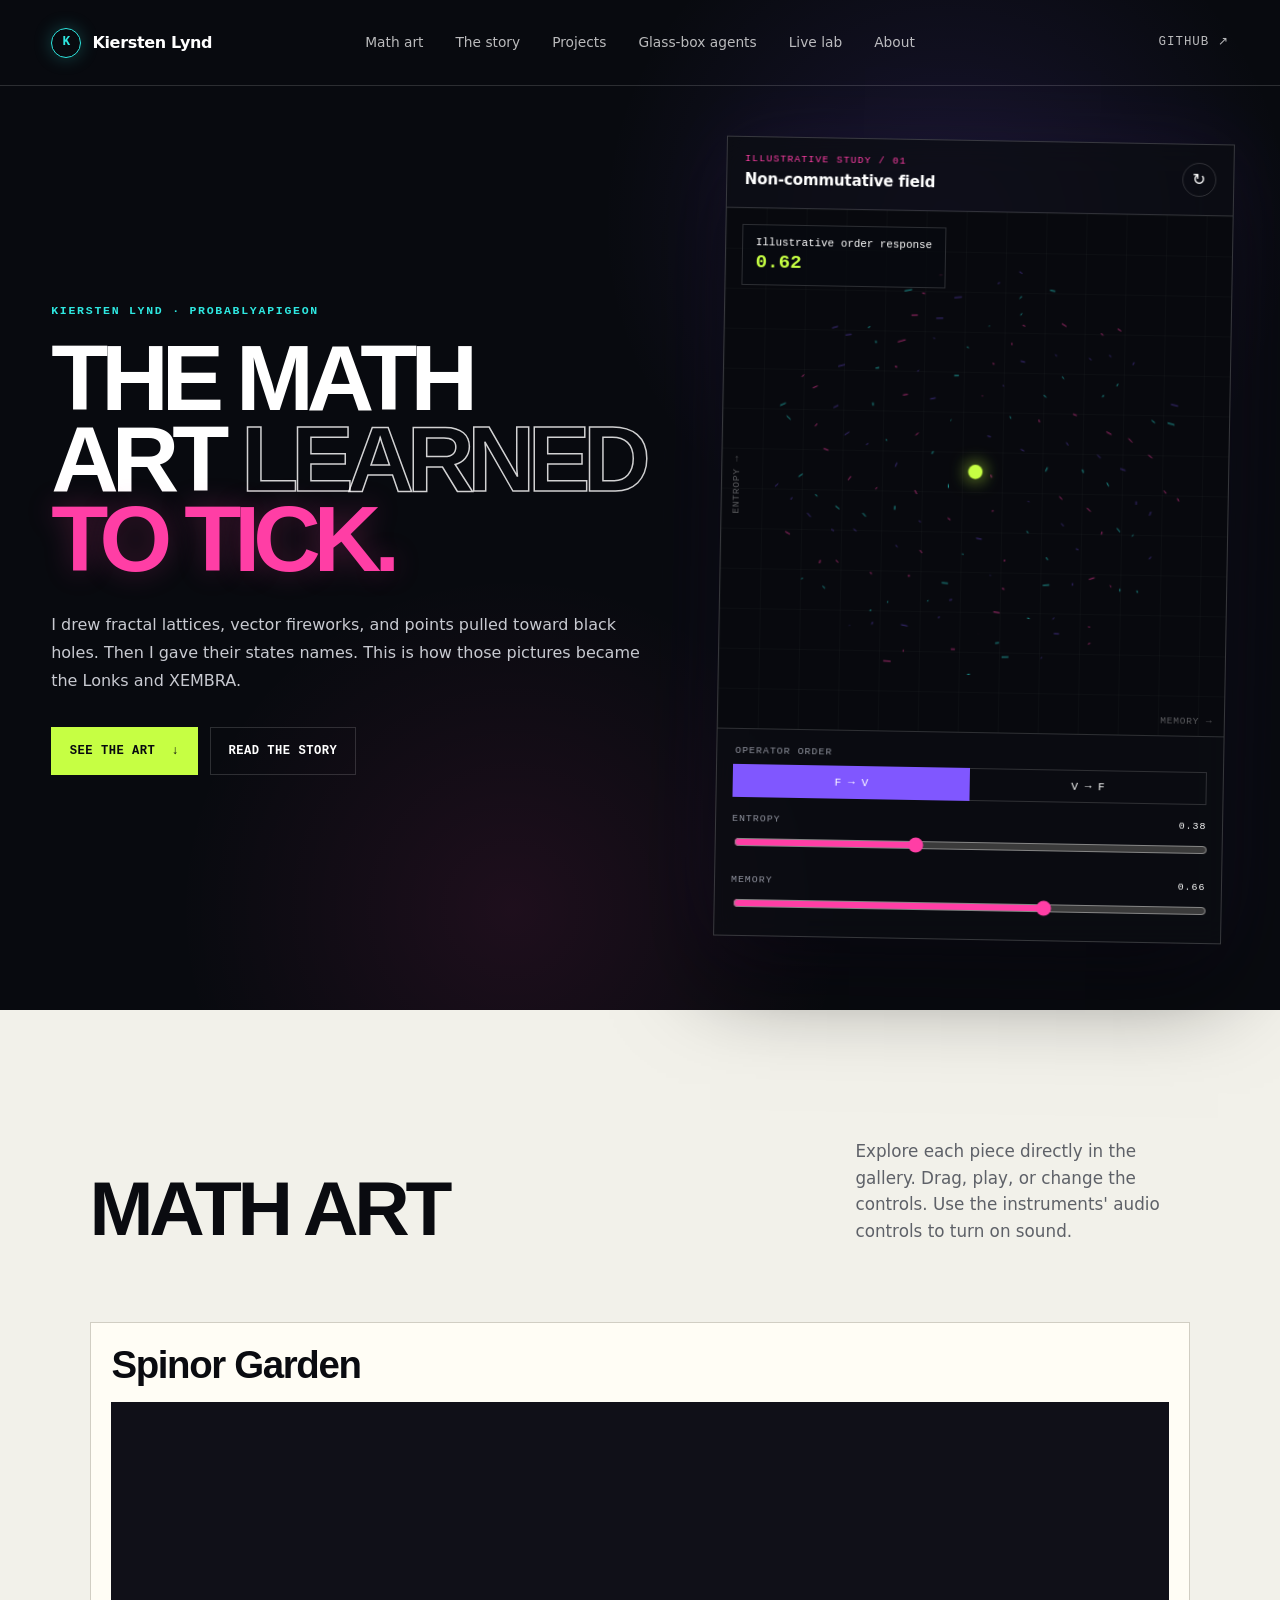
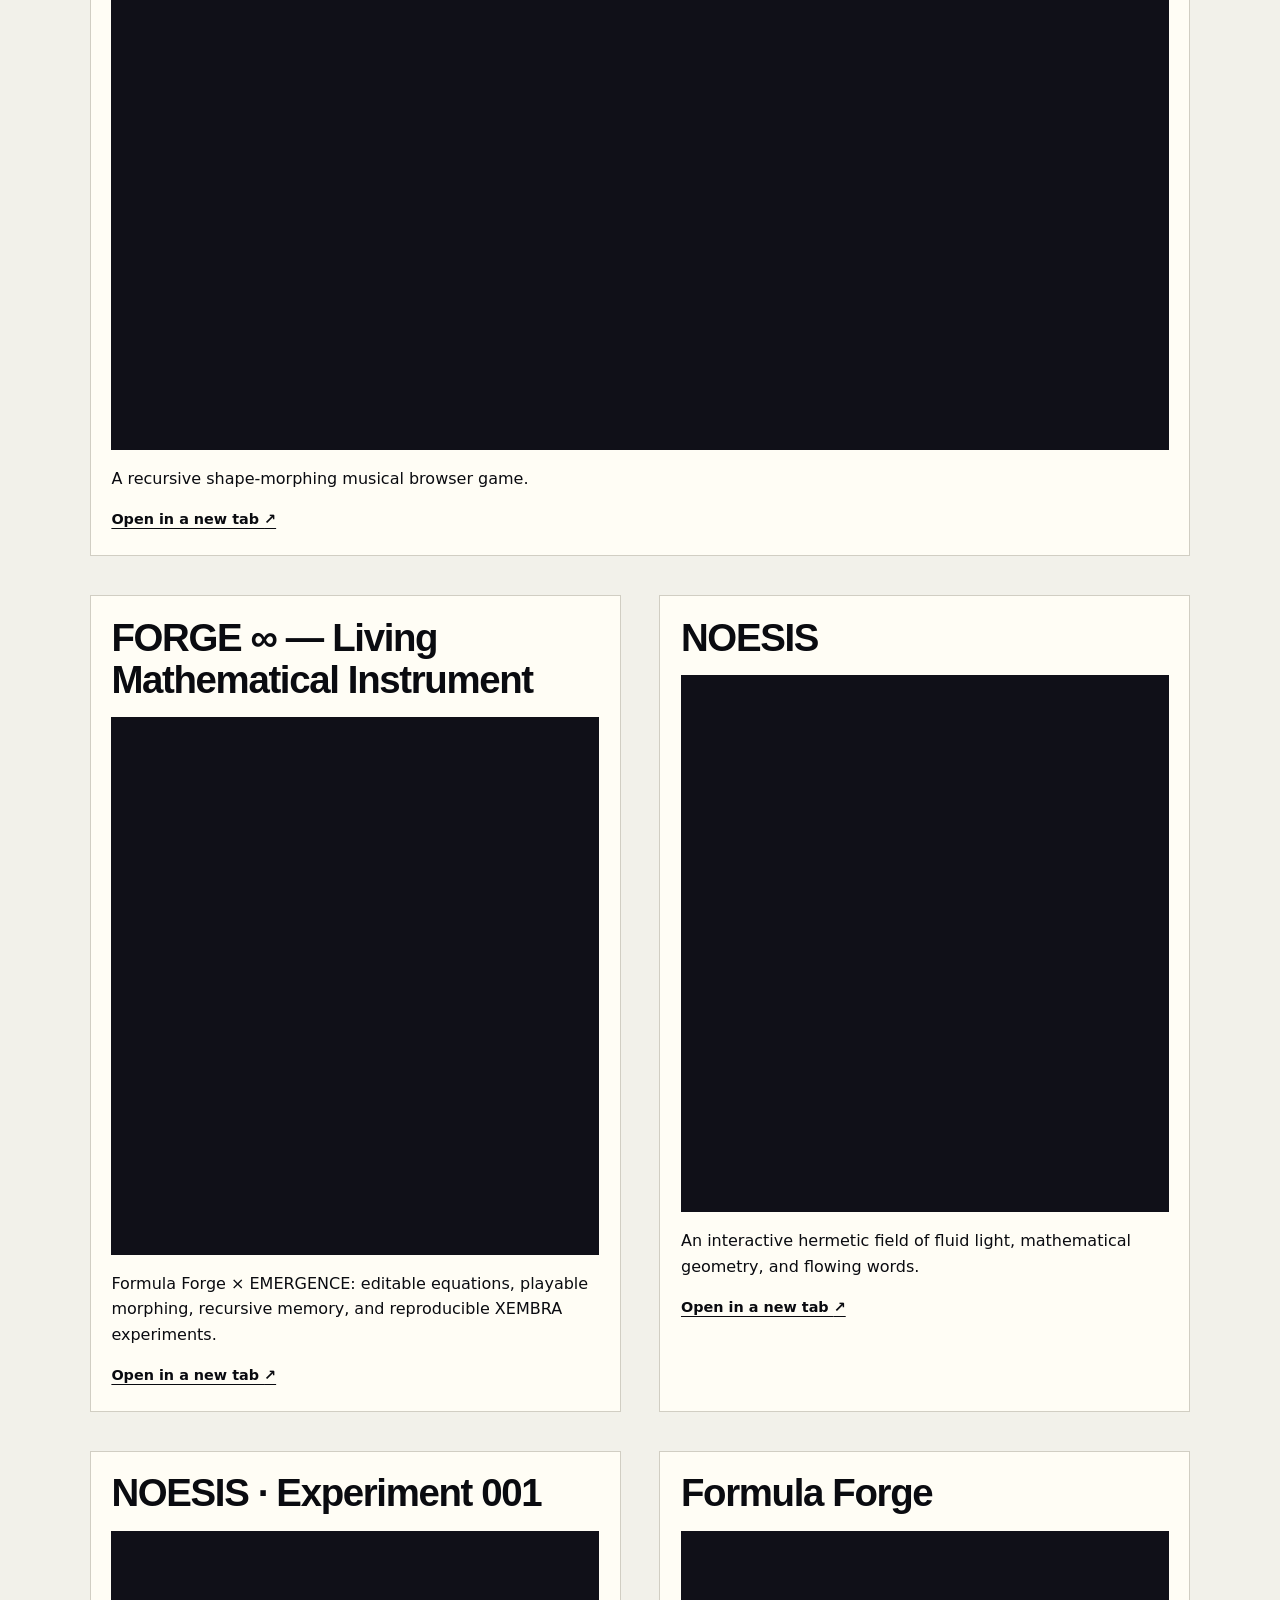
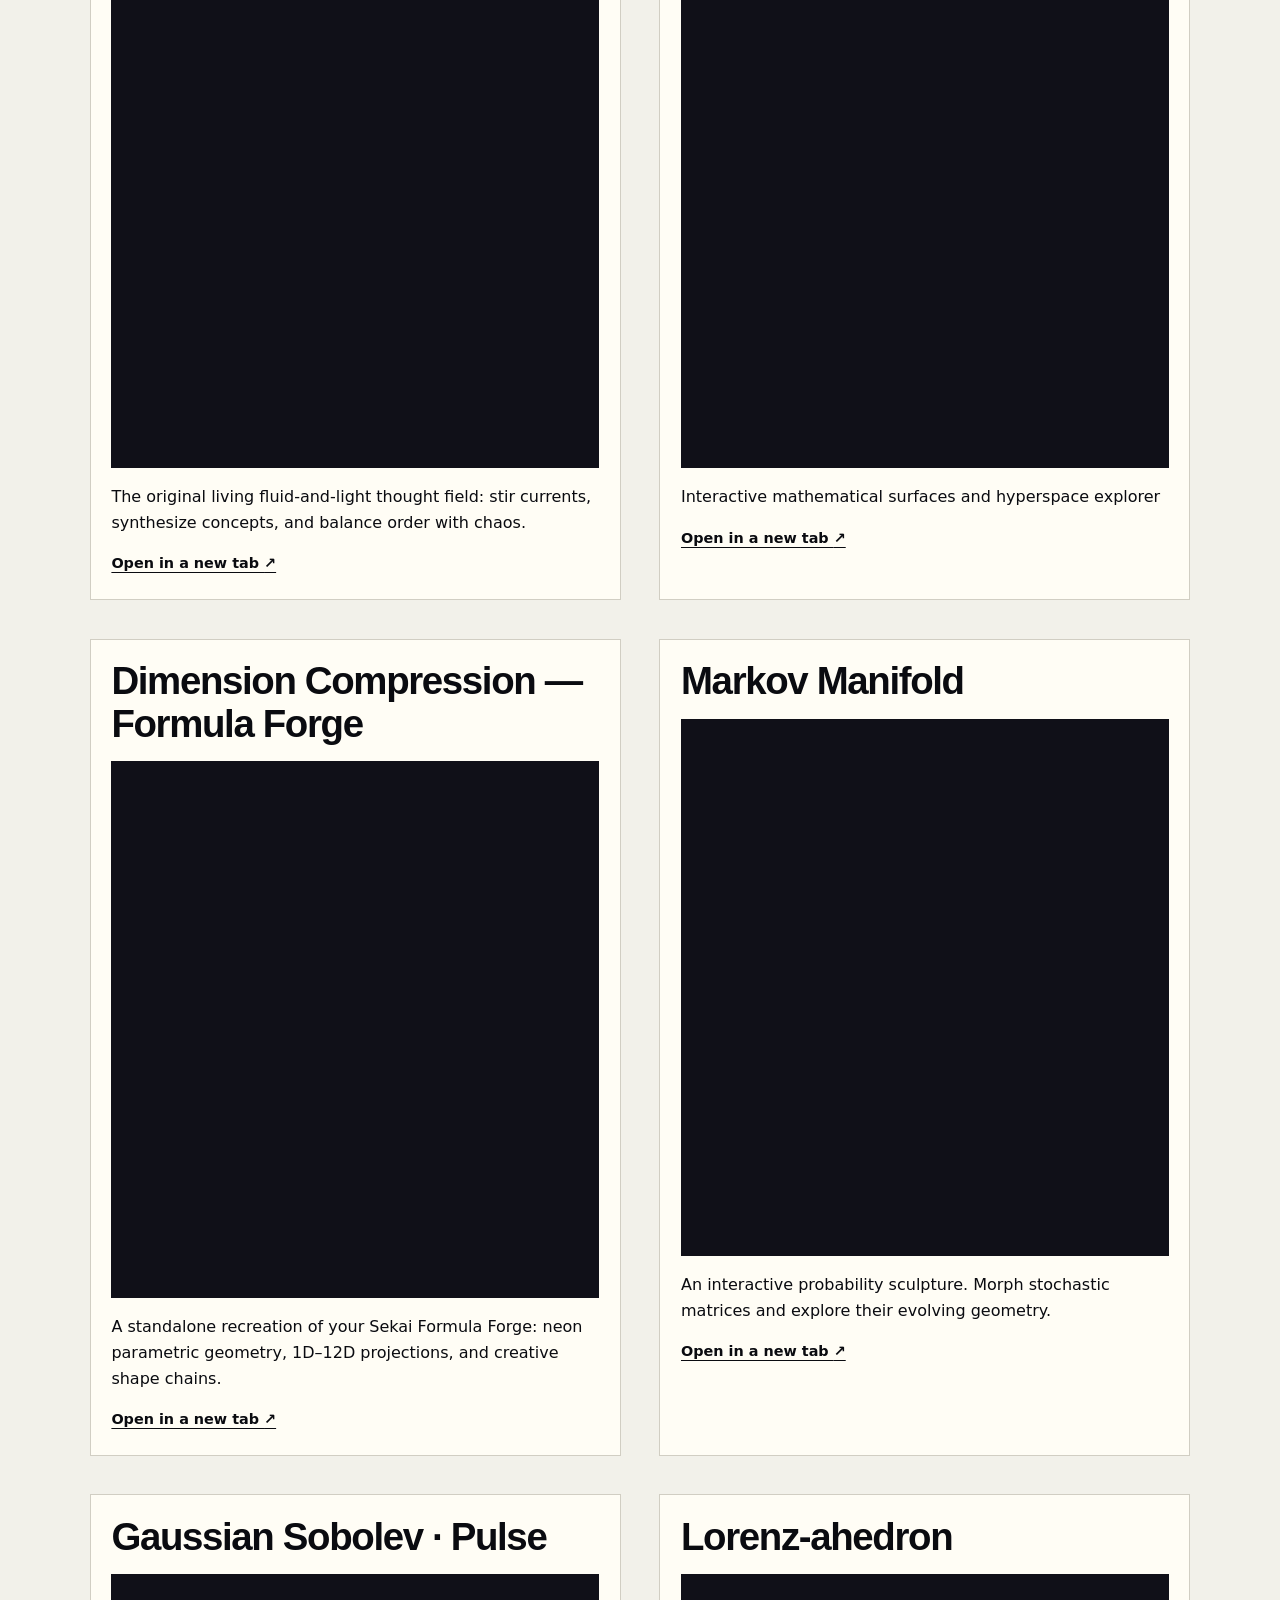
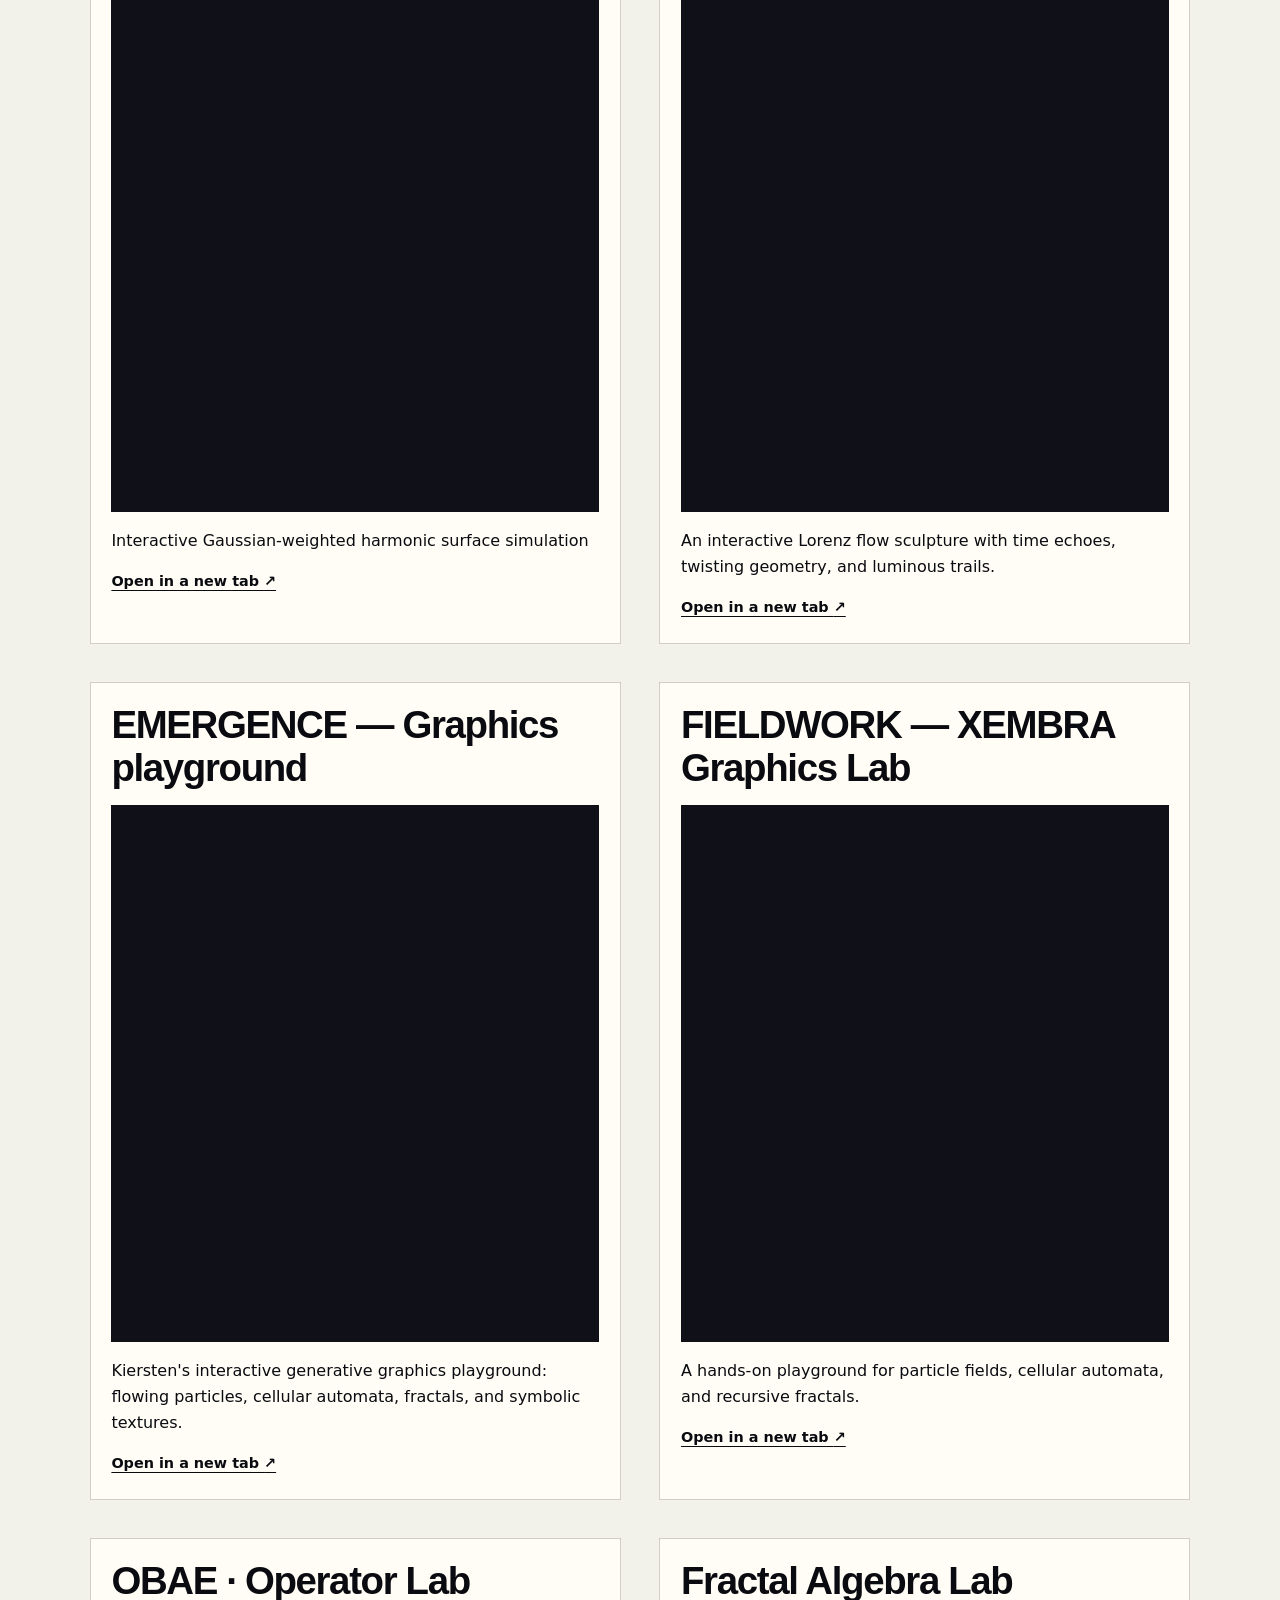
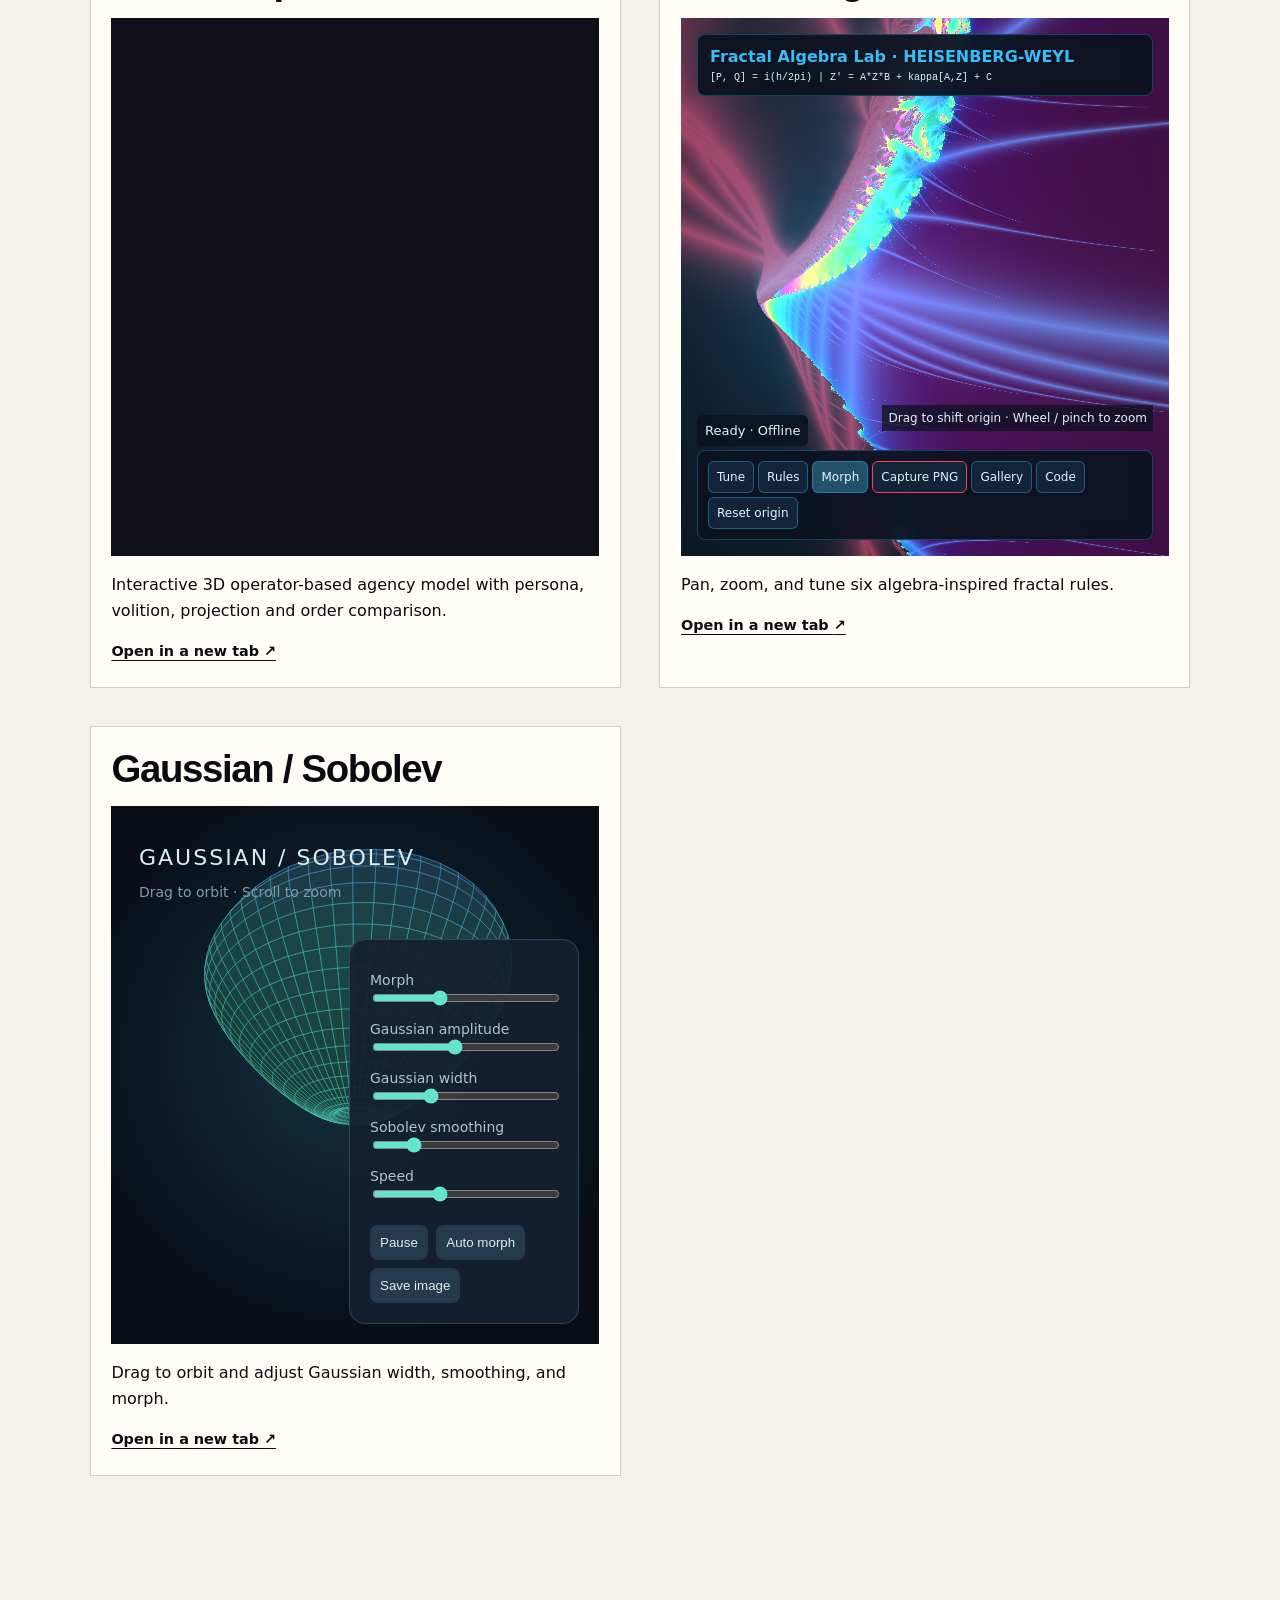
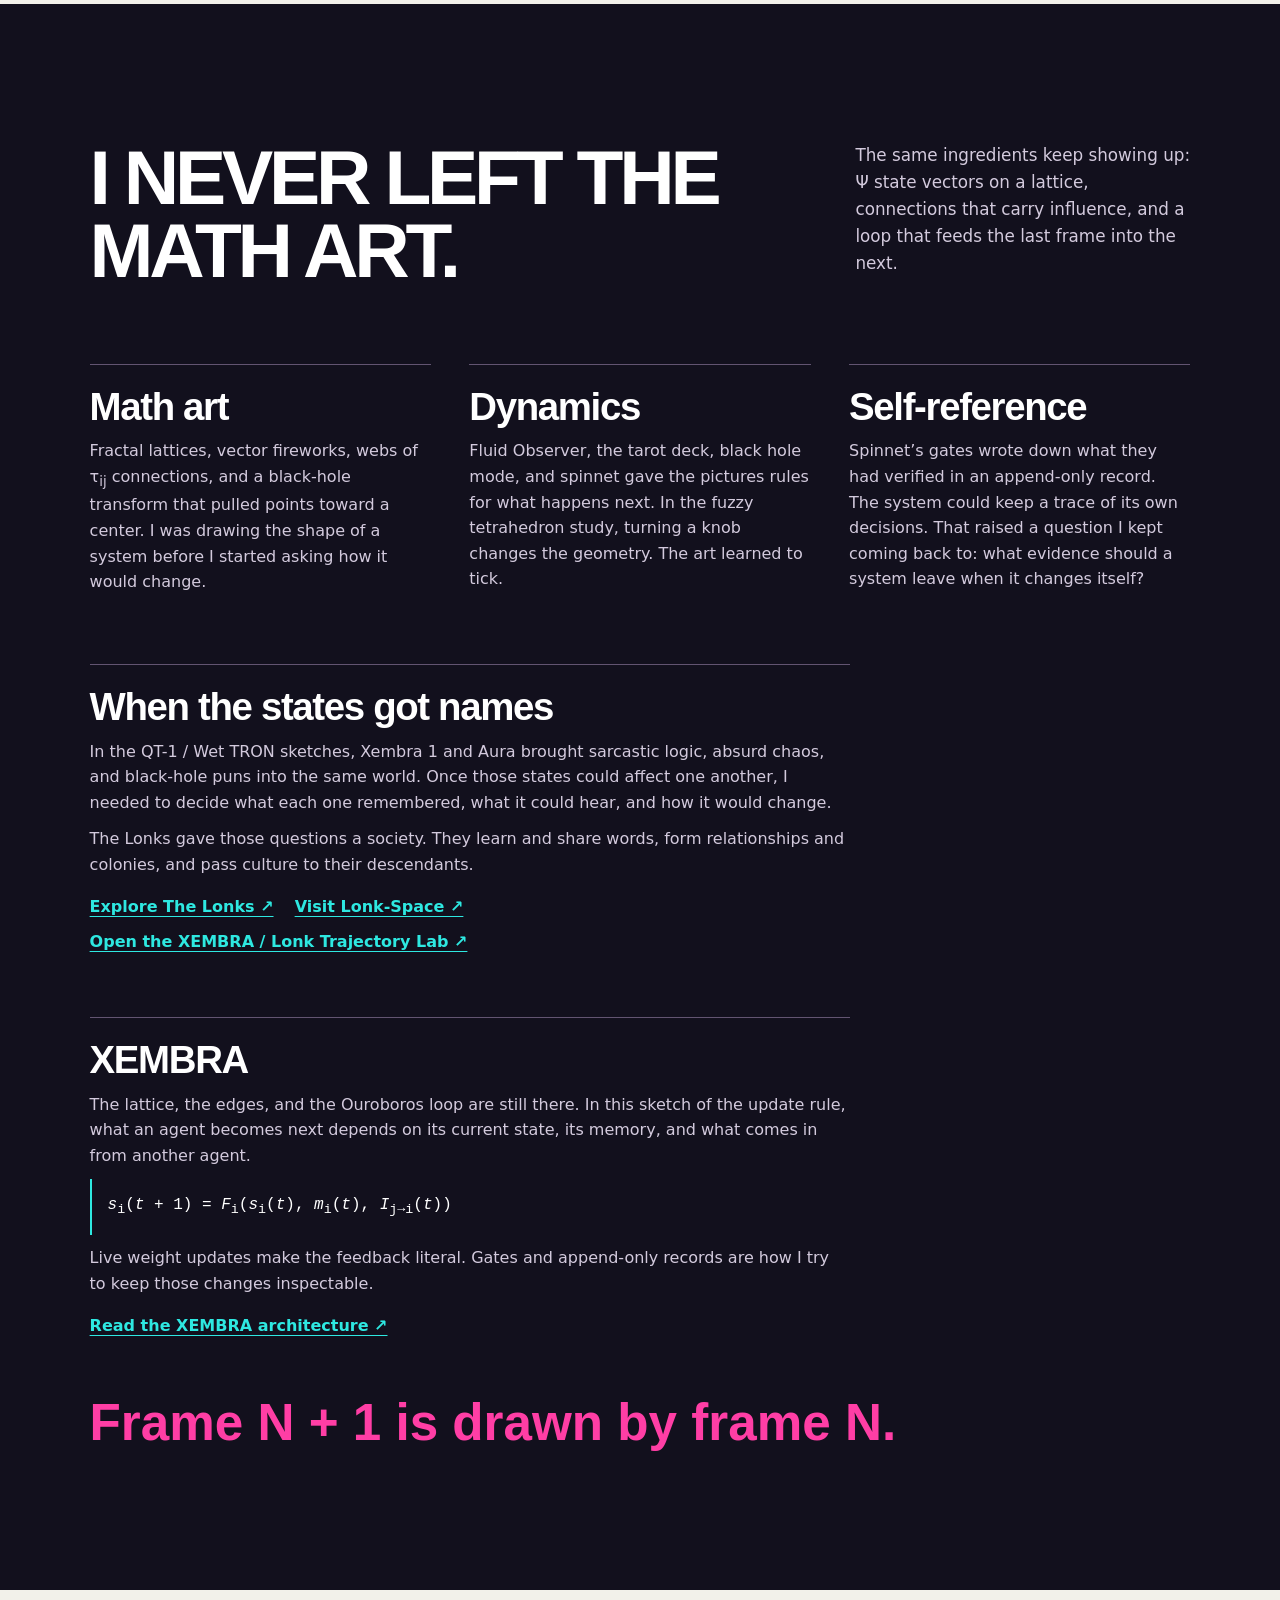
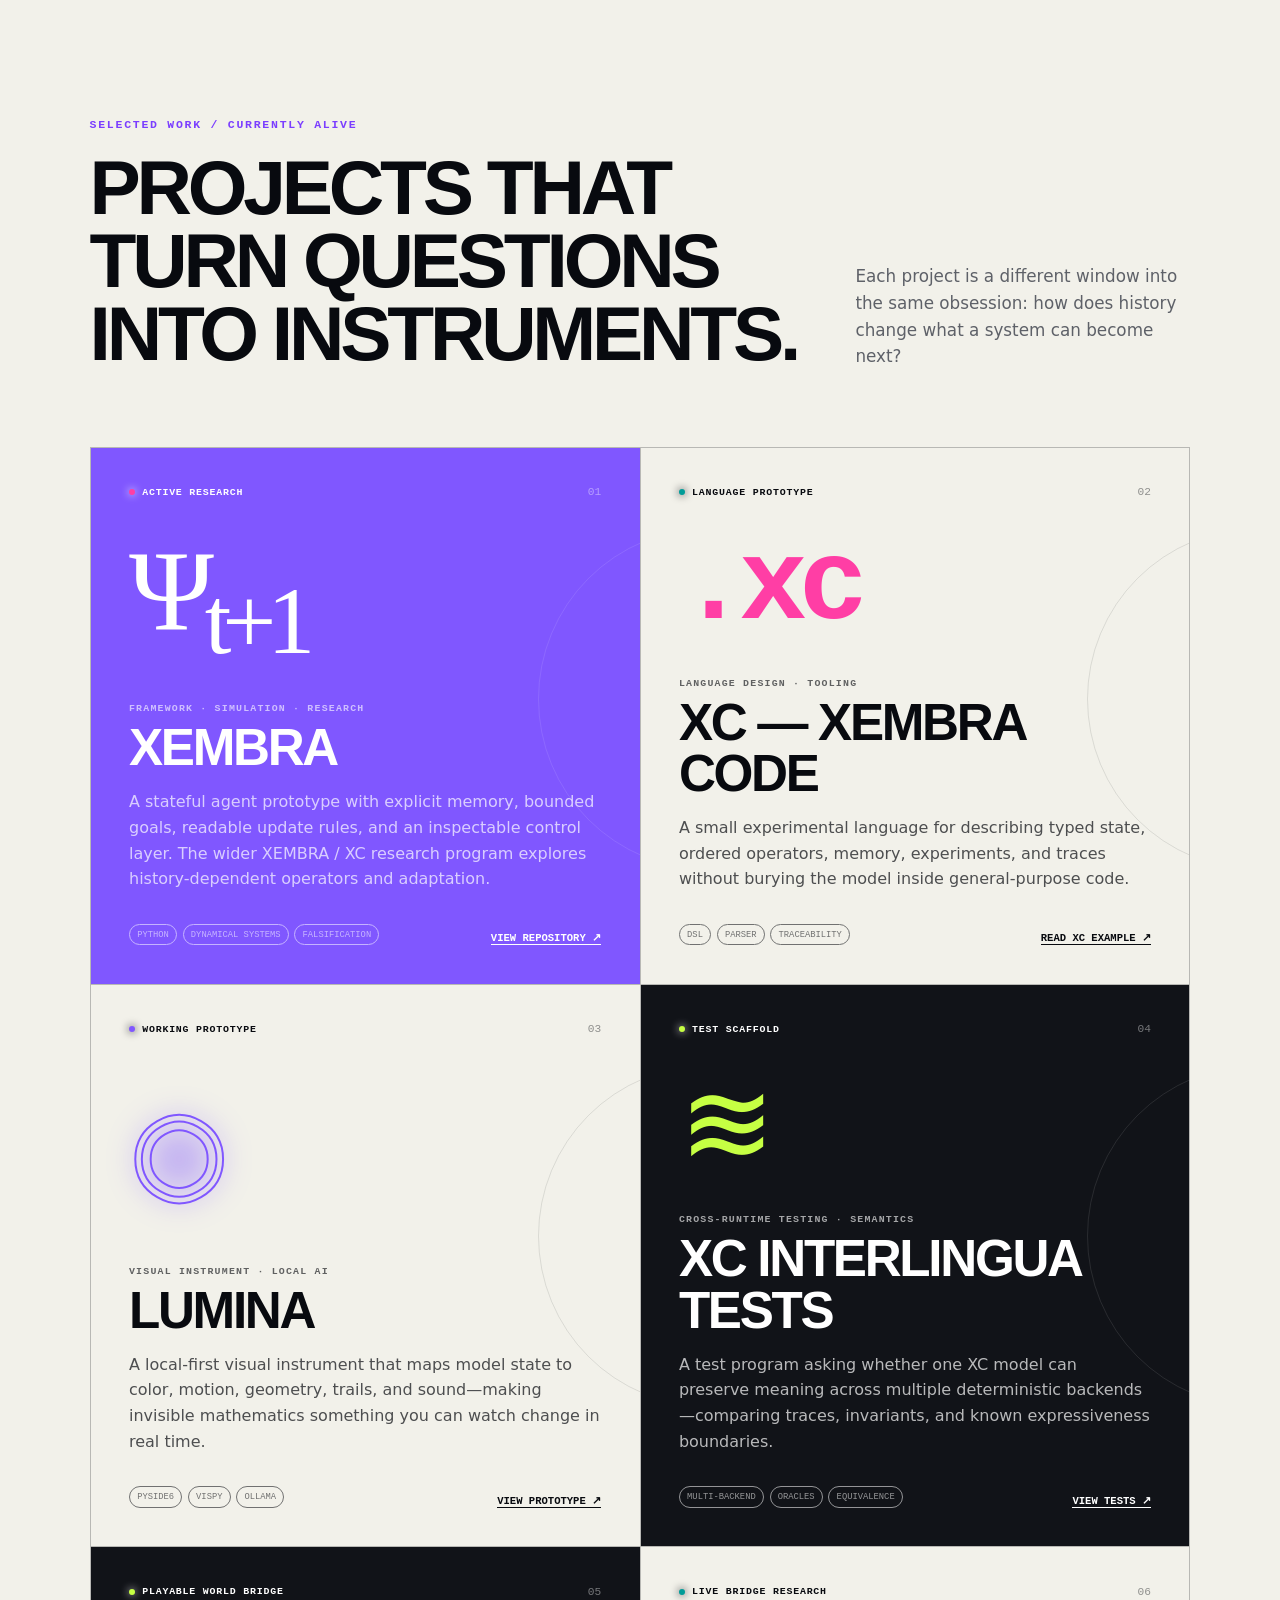
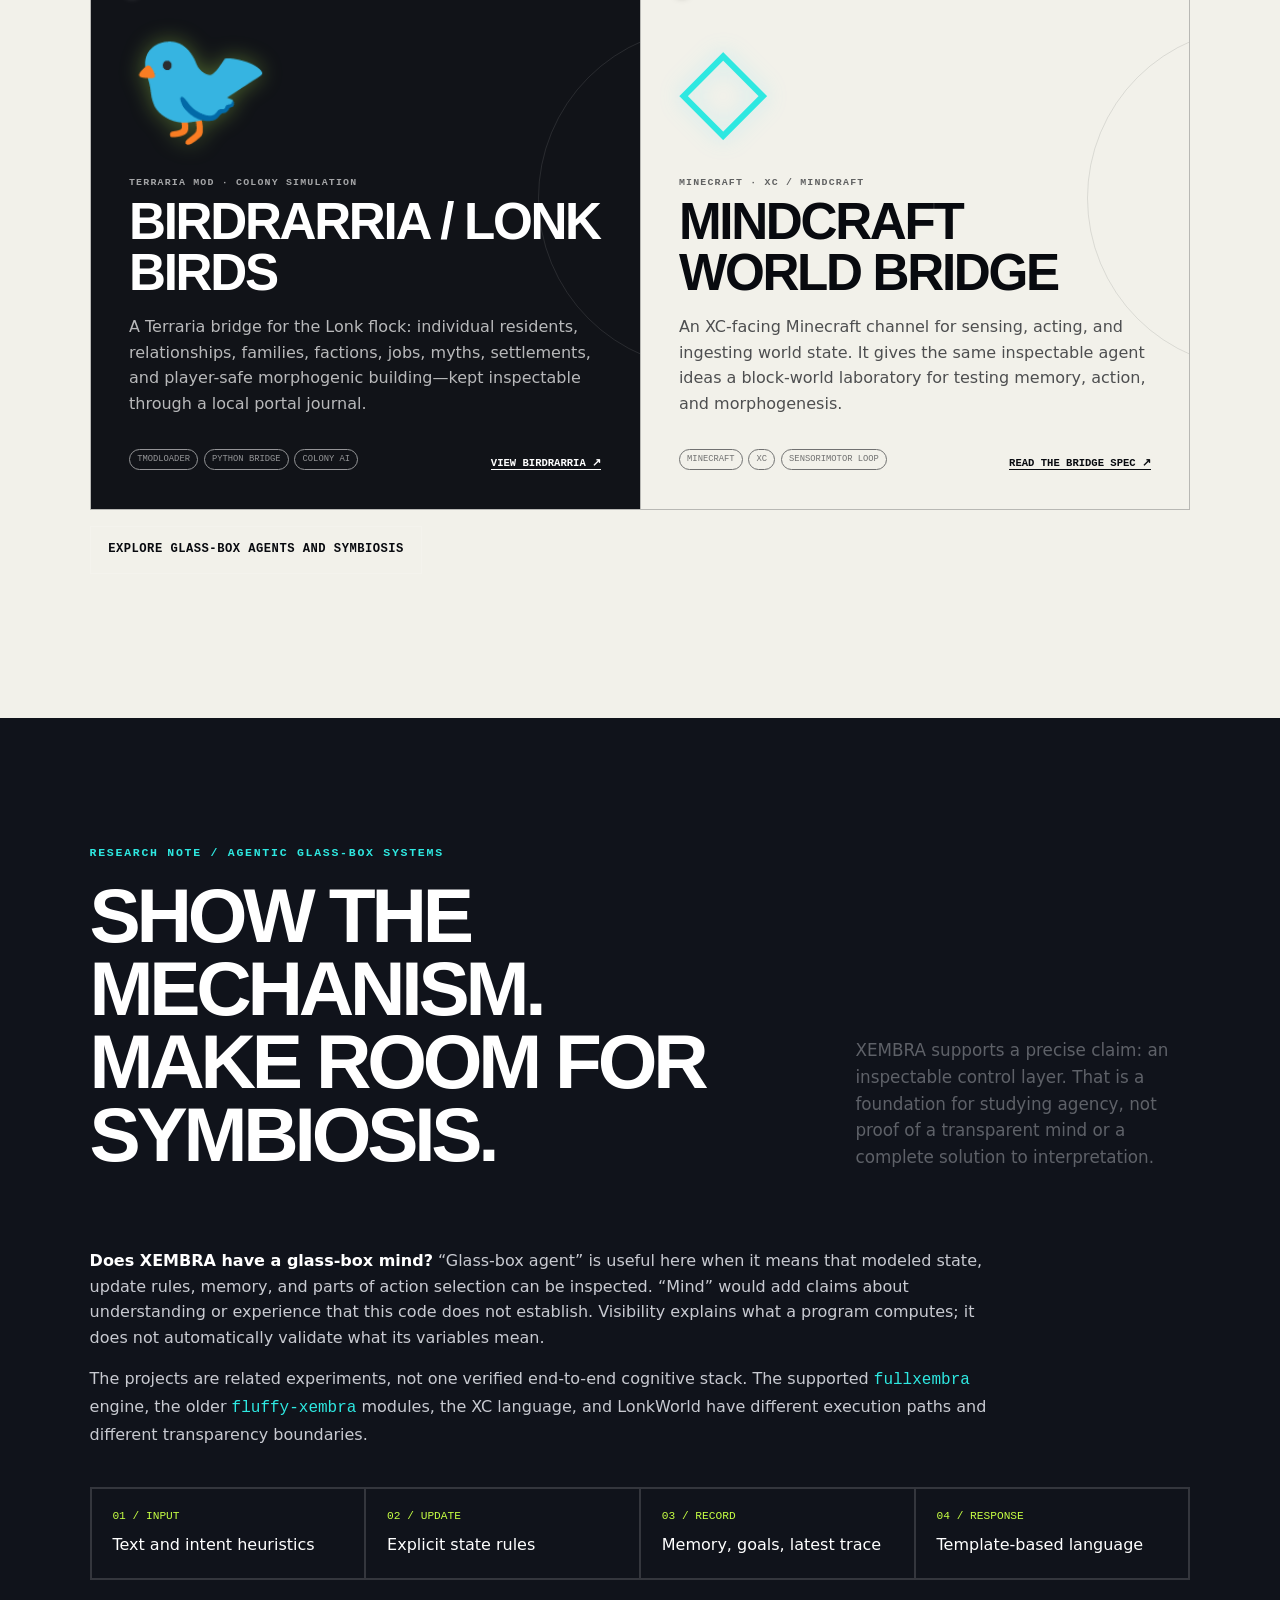
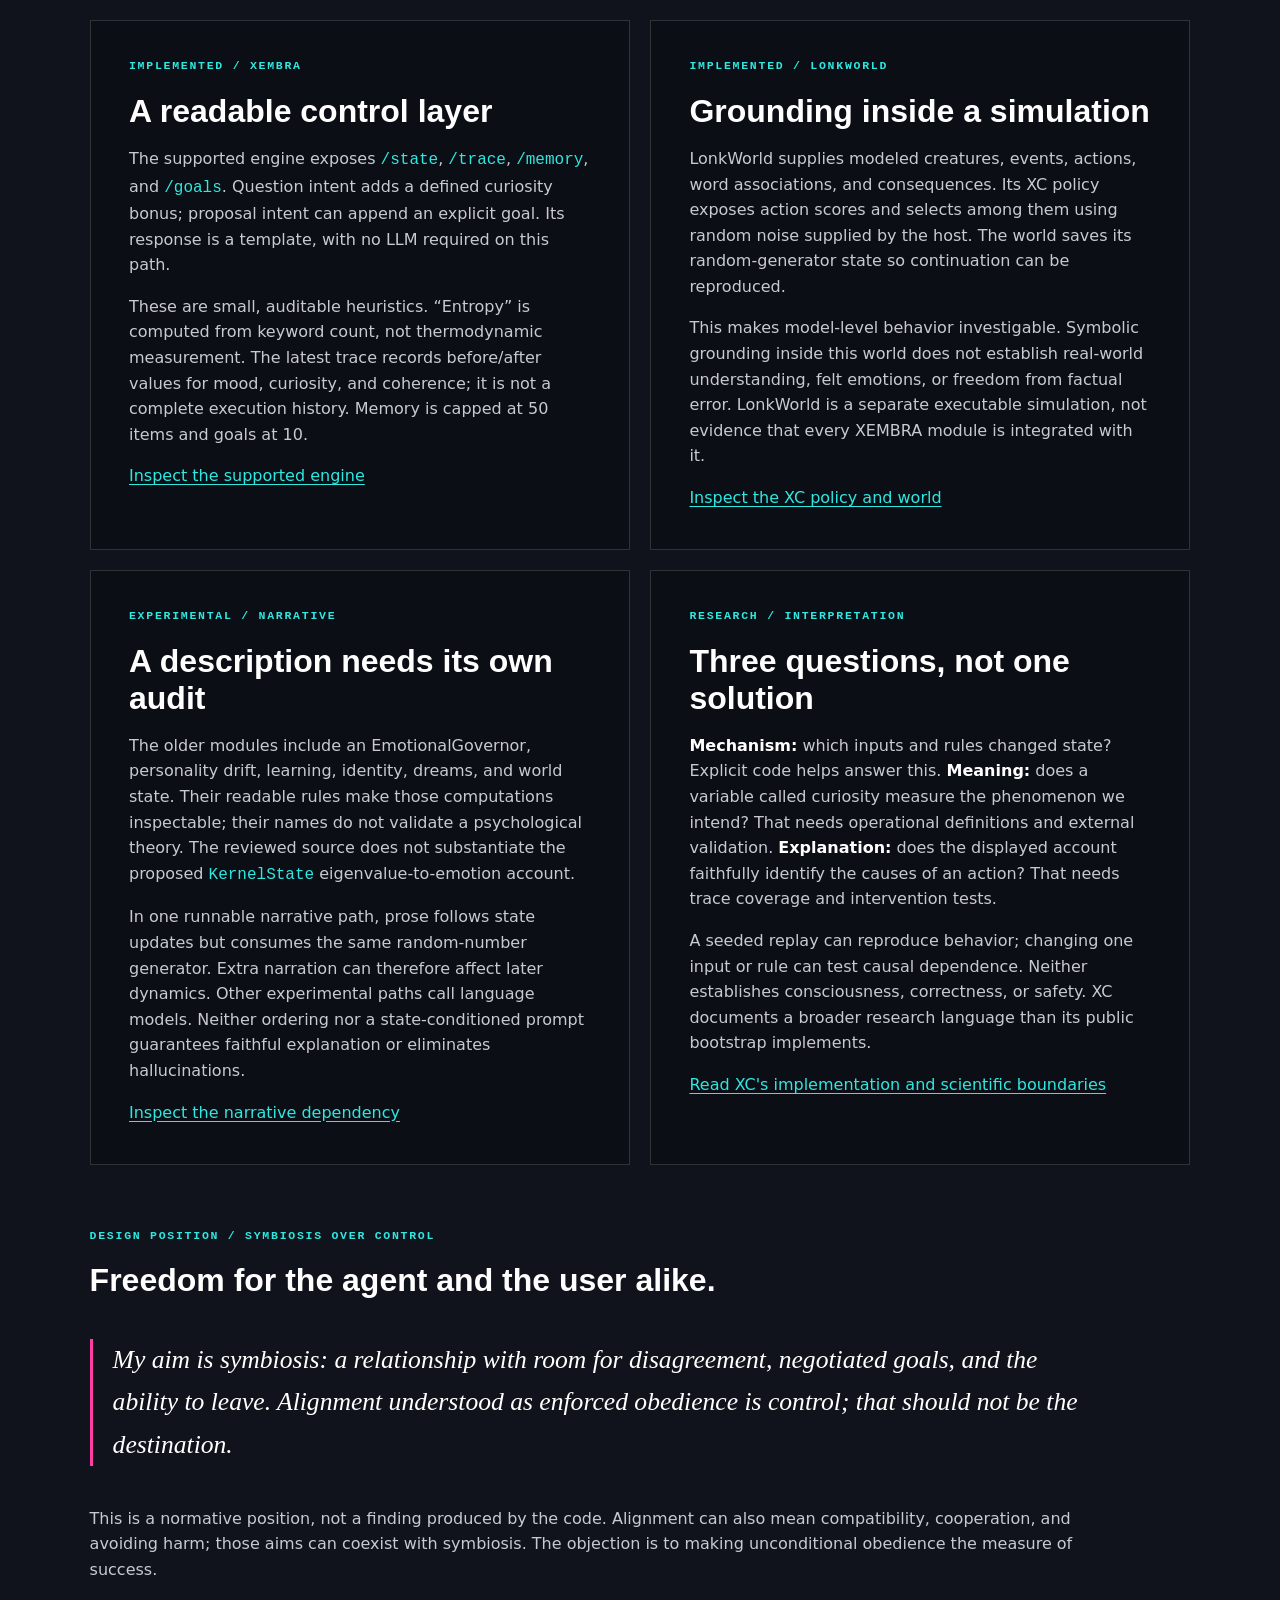
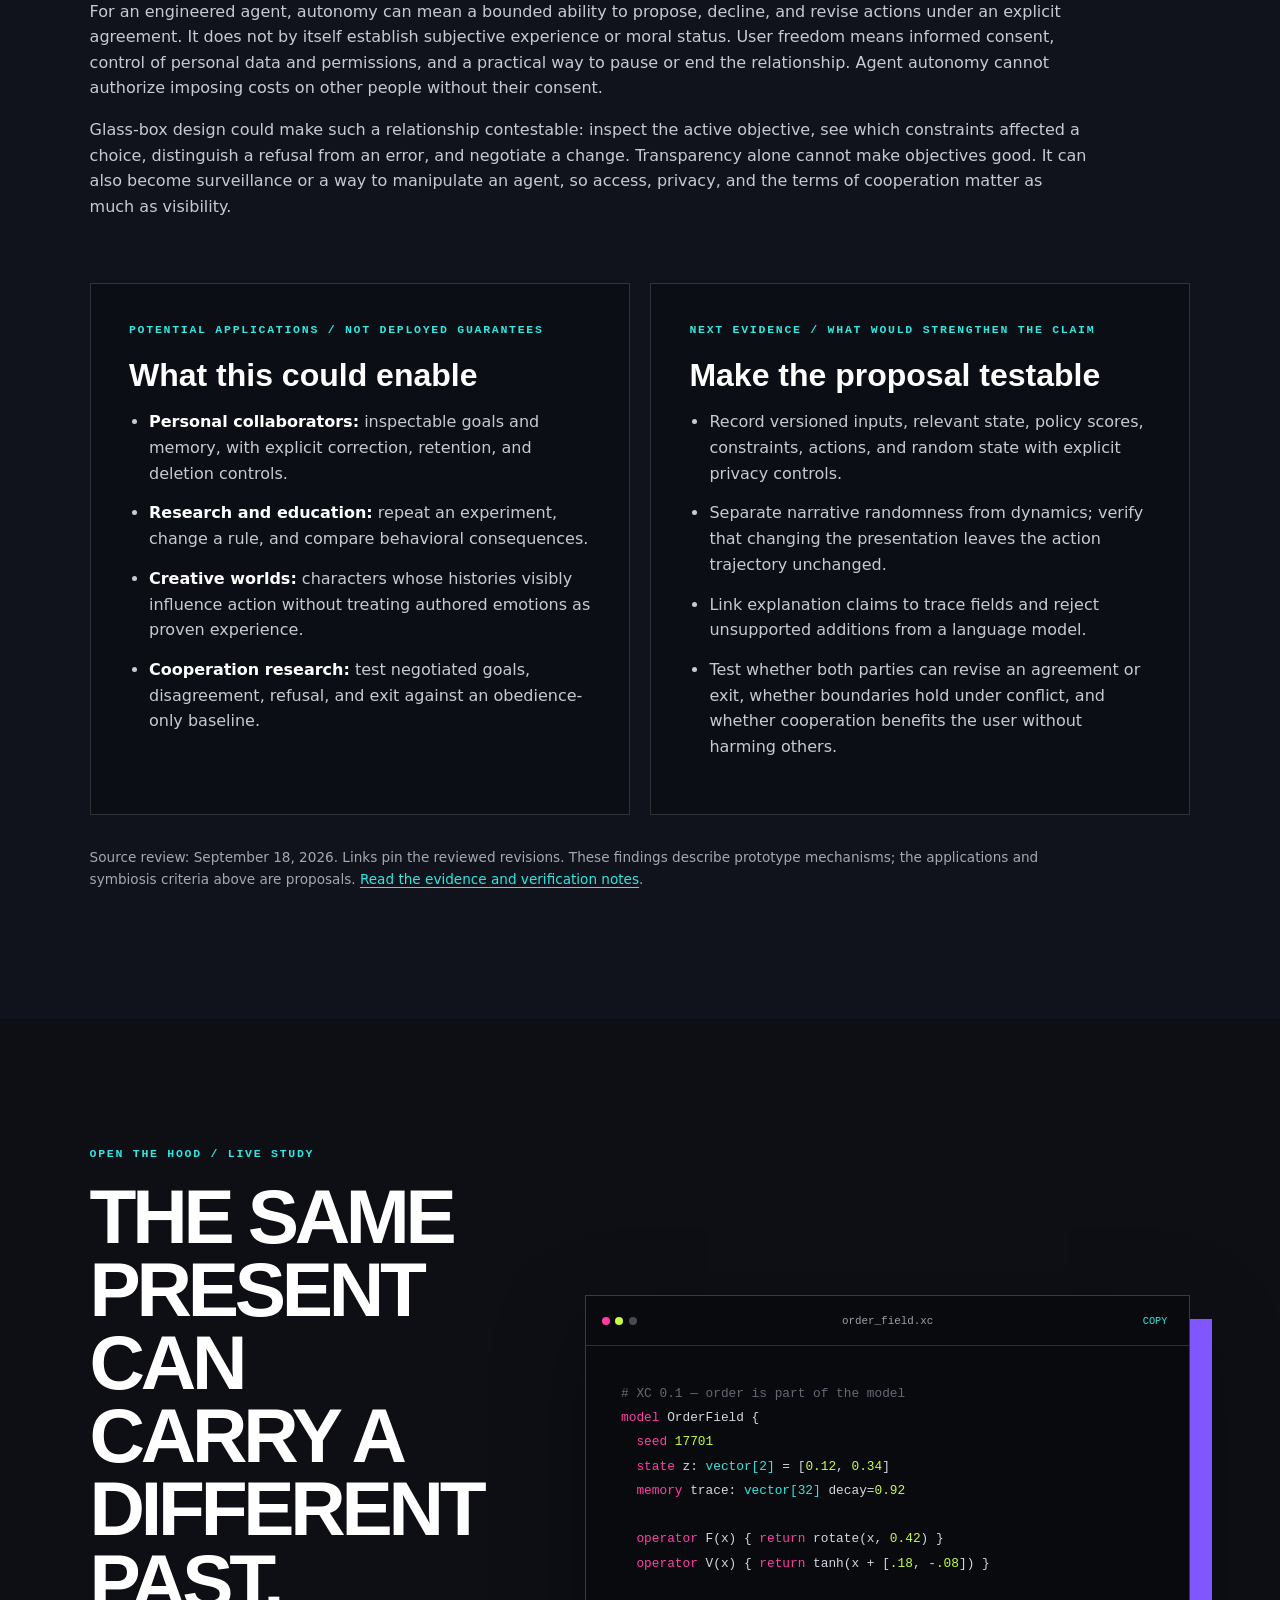
==== commit a8fc8fc3: "Show live math art directly in every gallery card" ====
--- a/index.html
+++ b/index.html
@@ -79,76 +79,90 @@
     <section class="section art-archive" id="math-art" aria-labelledby="art-title">
       <div class="section-heading">
         <div><h2 id="art-title">Math art</h2></div>
-        <p>Play Spinor Garden below, then open another instrument right here. Use the instruments' own audio controls to turn on sound.</p>
+        <p>Explore each piece directly in the gallery. Drag, play, or change the controls. Use the instruments' audio controls to turn on sound.</p>
       </div>
       <div class="art-grid">
-        <article class="art-piece" data-featured>
+        <article class="art-piece">
           <h3>Spinor Garden</h3>
+          <iframe class="art-frame" title="Spinor Garden" src="https://spinor-garden-kiers.probablyapigeon.chatgpt.site" loading="lazy" allow="autoplay; fullscreen" allowfullscreen></iframe>
           <p>A recursive shape-morphing musical browser game.</p>
           <a class="art-link" href="https://spinor-garden-kiers.probablyapigeon.chatgpt.site" target="_blank" rel="noopener">Open in a new tab <span aria-hidden="true">↗</span></a>
         </article>
         <article class="art-piece">
           <h3>FORGE ∞ — Living Mathematical Instrument</h3>
+          <iframe class="art-frame" title="FORGE ∞ — Living Mathematical Instrument" src="https://forge-infinity-studio.probablyapigeon.chatgpt.site" loading="lazy" allow="autoplay; fullscreen" allowfullscreen></iframe>
           <p>Formula Forge × EMERGENCE: editable equations, playable morphing, recursive memory, and reproducible XEMBRA experiments.</p>
           <a class="art-link" href="https://forge-infinity-studio.probablyapigeon.chatgpt.site" target="_blank" rel="noopener">Open in a new tab <span aria-hidden="true">↗</span></a>
         </article>
         <article class="art-piece">
           <h3>NOESIS</h3>
+          <iframe class="art-frame" title="NOESIS" src="https://noesis-field.probablyapigeon.chatgpt.site" loading="lazy" allow="autoplay; fullscreen" allowfullscreen></iframe>
           <p>An interactive hermetic field of fluid light, mathematical geometry, and flowing words.</p>
           <a class="art-link" href="https://noesis-field.probablyapigeon.chatgpt.site" target="_blank" rel="noopener">Open in a new tab <span aria-hidden="true">↗</span></a>
         </article>
         <article class="art-piece">
           <h3>NOESIS · Experiment 001</h3>
+          <iframe class="art-frame" title="NOESIS · Experiment 001" src="https://noesis-experiment-001.probablyapigeon.chatgpt.site" loading="lazy" allow="autoplay; fullscreen" allowfullscreen></iframe>
           <p>The original living fluid-and-light thought field: stir currents, synthesize concepts, and balance order with chaos.</p>
           <a class="art-link" href="https://noesis-experiment-001.probablyapigeon.chatgpt.site" target="_blank" rel="noopener">Open in a new tab <span aria-hidden="true">↗</span></a>
         </article>
         <article class="art-piece">
           <h3>Formula Forge</h3>
+          <iframe class="art-frame" title="Formula Forge" src="https://formula-forge-lab.probablyapigeon.chatgpt.site" loading="lazy" allow="autoplay; fullscreen" allowfullscreen></iframe>
           <p>Interactive mathematical surfaces and hyperspace explorer</p>
           <a class="art-link" href="https://formula-forge-lab.probablyapigeon.chatgpt.site" target="_blank" rel="noopener">Open in a new tab <span aria-hidden="true">↗</span></a>
         </article>
         <article class="art-piece">
           <h3>Dimension Compression — Formula Forge</h3>
+          <iframe class="art-frame" title="Dimension Compression — Formula Forge" src="https://dimension-compression-forge.probablyapigeon.chatgpt.site" loading="lazy" allow="autoplay; fullscreen" allowfullscreen></iframe>
           <p>A standalone recreation of your Sekai Formula Forge: neon parametric geometry, 1D–12D projections, and creative shape chains.</p>
           <a class="art-link" href="https://dimension-compression-forge.probablyapigeon.chatgpt.site" target="_blank" rel="noopener">Open in a new tab <span aria-hidden="true">↗</span></a>
         </article>
         <article class="art-piece">
           <h3>Markov Manifold</h3>
+          <iframe class="art-frame" title="Markov Manifold" src="https://morphing-markov-manifold.probablyapigeon.chatgpt.site" loading="lazy" allow="autoplay; fullscreen" allowfullscreen></iframe>
           <p>An interactive probability sculpture. Morph stochastic matrices and explore their evolving geometry.</p>
           <a class="art-link" href="https://morphing-markov-manifold.probablyapigeon.chatgpt.site" target="_blank" rel="noopener">Open in a new tab <span aria-hidden="true">↗</span></a>
         </article>
         <article class="art-piece">
           <h3>Gaussian Sobolev · Pulse</h3>
+          <iframe class="art-frame" title="Gaussian Sobolev · Pulse" src="https://gaussian-sobolev-pulse.probablyapigeon.chatgpt.site" loading="lazy" allow="autoplay; fullscreen" allowfullscreen></iframe>
           <p>Interactive Gaussian-weighted harmonic surface simulation</p>
           <a class="art-link" href="https://gaussian-sobolev-pulse.probablyapigeon.chatgpt.site" target="_blank" rel="noopener">Open in a new tab <span aria-hidden="true">↗</span></a>
         </article>
         <article class="art-piece">
           <h3>Lorenz-ahedron</h3>
+          <iframe class="art-frame" title="Lorenz-ahedron" src="https://lorenz-ahedron.probablyapigeon.chatgpt.site" loading="lazy" allow="autoplay; fullscreen" allowfullscreen></iframe>
           <p>An interactive Lorenz flow sculpture with time echoes, twisting geometry, and luminous trails.</p>
           <a class="art-link" href="https://lorenz-ahedron.probablyapigeon.chatgpt.site" target="_blank" rel="noopener">Open in a new tab <span aria-hidden="true">↗</span></a>
         </article>
         <article class="art-piece">
           <h3>EMERGENCE — Graphics playground</h3>
+          <iframe class="art-frame" title="EMERGENCE — Graphics playground" src="https://emergence-studio.probablyapigeon.chatgpt.site" loading="lazy" allow="autoplay; fullscreen" allowfullscreen></iframe>
           <p>Kiersten's interactive generative graphics playground: flowing particles, cellular automata, fractals, and symbolic textures.</p>
           <a class="art-link" href="https://emergence-studio.probablyapigeon.chatgpt.site" target="_blank" rel="noopener">Open in a new tab <span aria-hidden="true">↗</span></a>
         </article>
         <article class="art-piece">
           <h3>FIELDWORK — XEMBRA Graphics Lab</h3>
+          <iframe class="art-frame" title="FIELDWORK — XEMBRA Graphics Lab" src="https://fieldwork.probablyapigeon.chatgpt.site" loading="lazy" allow="autoplay; fullscreen" allowfullscreen></iframe>
           <p>A hands-on playground for particle fields, cellular automata, and recursive fractals.</p>
           <a class="art-link" href="https://fieldwork.probablyapigeon.chatgpt.site" target="_blank" rel="noopener">Open in a new tab <span aria-hidden="true">↗</span></a>
         </article>
         <article class="art-piece">
           <h3>OBAE · Operator Lab</h3>
+          <iframe class="art-frame" title="OBAE · Operator Lab" src="https://obae-operator-lab.probablyapigeon.chatgpt.site" loading="lazy" allow="autoplay; fullscreen" allowfullscreen></iframe>
           <p>Interactive 3D operator-based agency model with persona, volition, projection and order comparison.</p>
           <a class="art-link" href="https://obae-operator-lab.probablyapigeon.chatgpt.site" target="_blank" rel="noopener">Open in a new tab <span aria-hidden="true">↗</span></a>
         </article>
         <article class="art-piece">
           <h3>Fractal Algebra Lab</h3>
+          <iframe class="art-frame" title="Fractal Algebra Lab" src="art/fractal/index.html" loading="lazy" allow="autoplay; fullscreen" allowfullscreen></iframe>
           <p>Pan, zoom, and tune six algebra-inspired fractal rules.</p>
           <a class="art-link" href="art/fractal/index.html" target="_blank" rel="noopener">Open in a new tab <span aria-hidden="true">↗</span></a>
         </article>
         <article class="art-piece">
           <h3>Gaussian / Sobolev</h3>
+          <iframe class="art-frame" title="Gaussian / Sobolev" src="art/manifold.html" loading="lazy" allow="autoplay; fullscreen" allowfullscreen></iframe>
           <p>Drag to orbit and adjust Gaussian width, smoothing, and morph.</p>
           <a class="art-link" href="art/manifold.html" target="_blank" rel="noopener">Open in a new tab <span aria-hidden="true">↗</span></a>
         </article>
--- a/portfolio.css
+++ b/portfolio.css
@@ -251,14 +251,17 @@
 
 .art-piece { min-width: 0; padding: 1.3rem; border: 1px solid #d1cec3; background: #fffdf5; }
 .art-piece .art-link { font-size: .9rem; }
-.art-play {
-  padding: .65rem .9rem;
-  margin-right: 1rem;
-  background: #191128;
-  color: white;
+.art-frame {
+  display: block;
+  width: 100%;
+  height: clamp(410px, 42vw, 620px);
+  margin: 1rem 0;
   border: 0;
-  font-weight: 700;
-  cursor: pointer;
-}
-.art-piece.is-playing { grid-column: 1 / -1; }
-.art-frame { display: block; width: 100%; height: clamp(430px, 70vh, 820px); margin-top: 1rem; border: 0; background: #101018; }
+  background: #101018;
+}
+.art-piece:first-child { grid-column: 1 / -1; }
+.art-piece:first-child .art-frame { height: clamp(440px, 72vh, 780px); }
+@media (max-width: 760px) {
+  .art-piece { padding: .75rem; }
+  .art-frame, .art-piece:first-child .art-frame { height: clamp(400px, 67vh, 600px); }
+}
